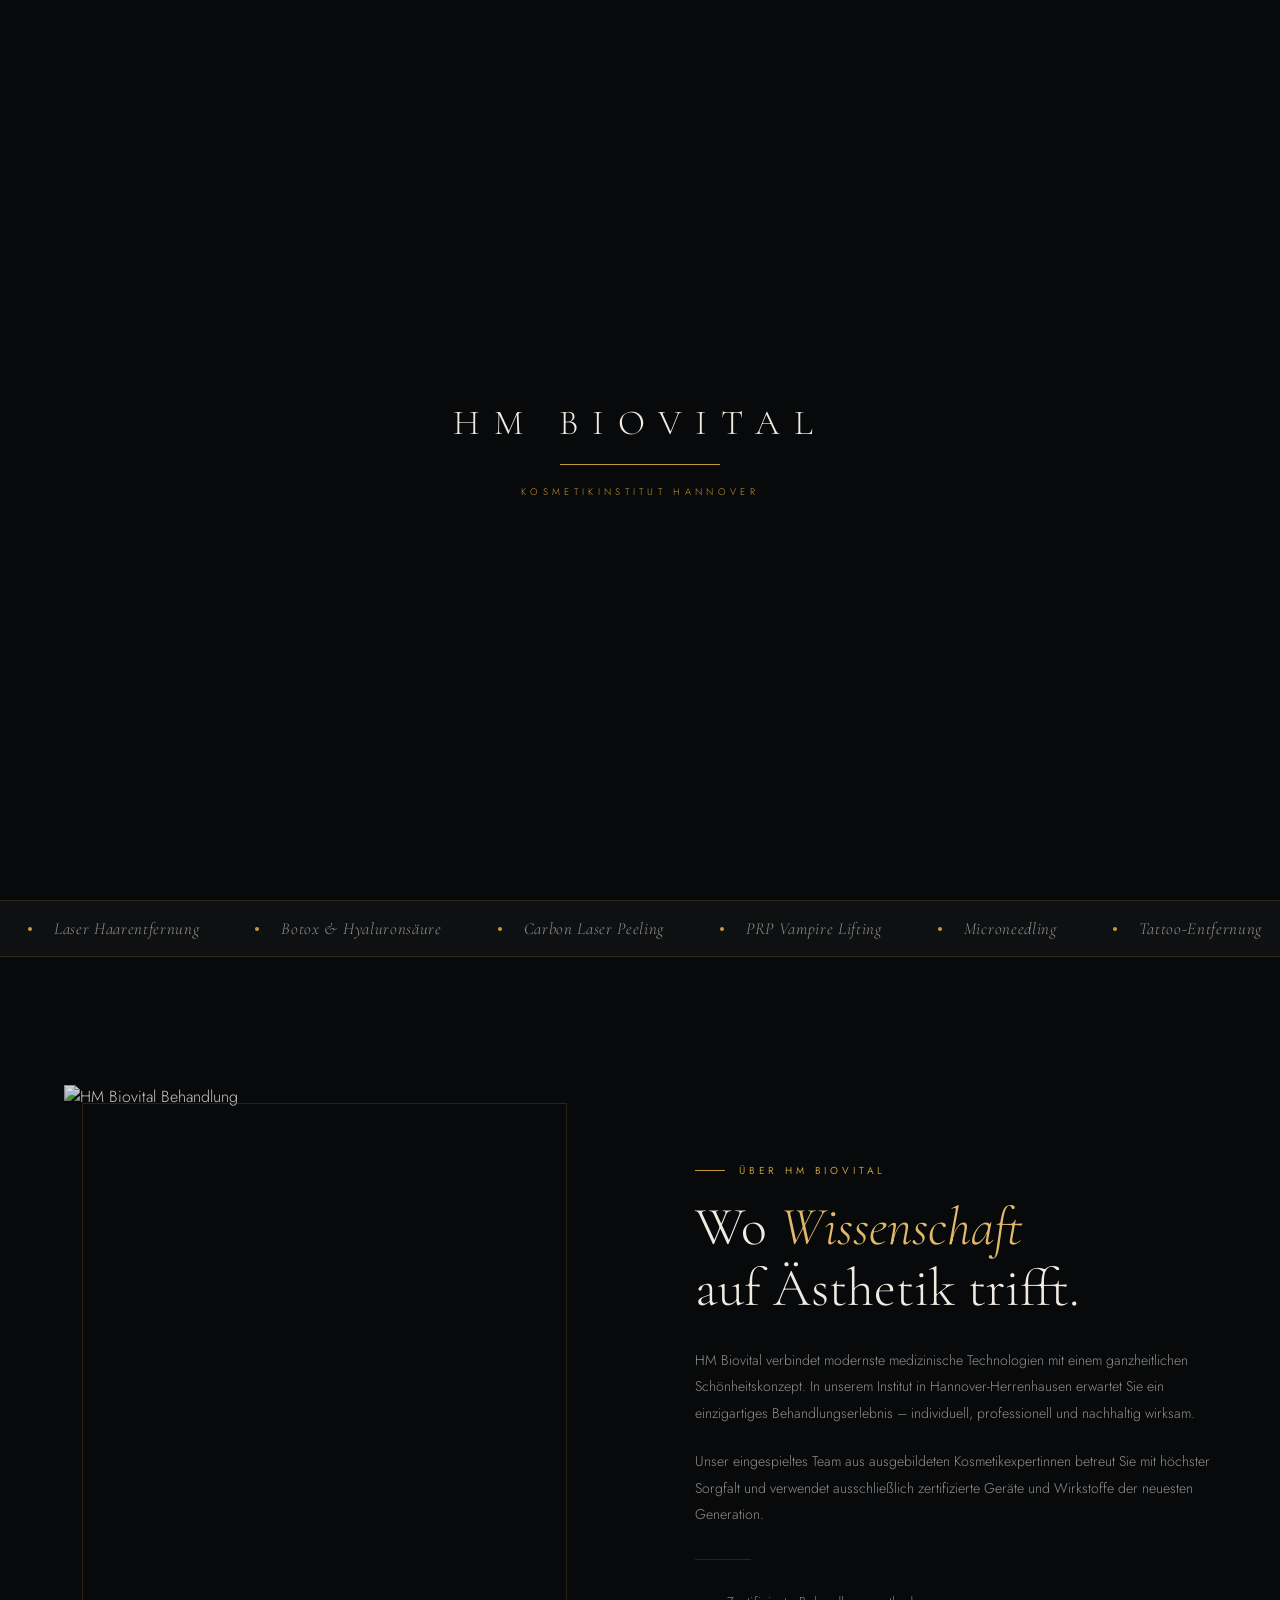
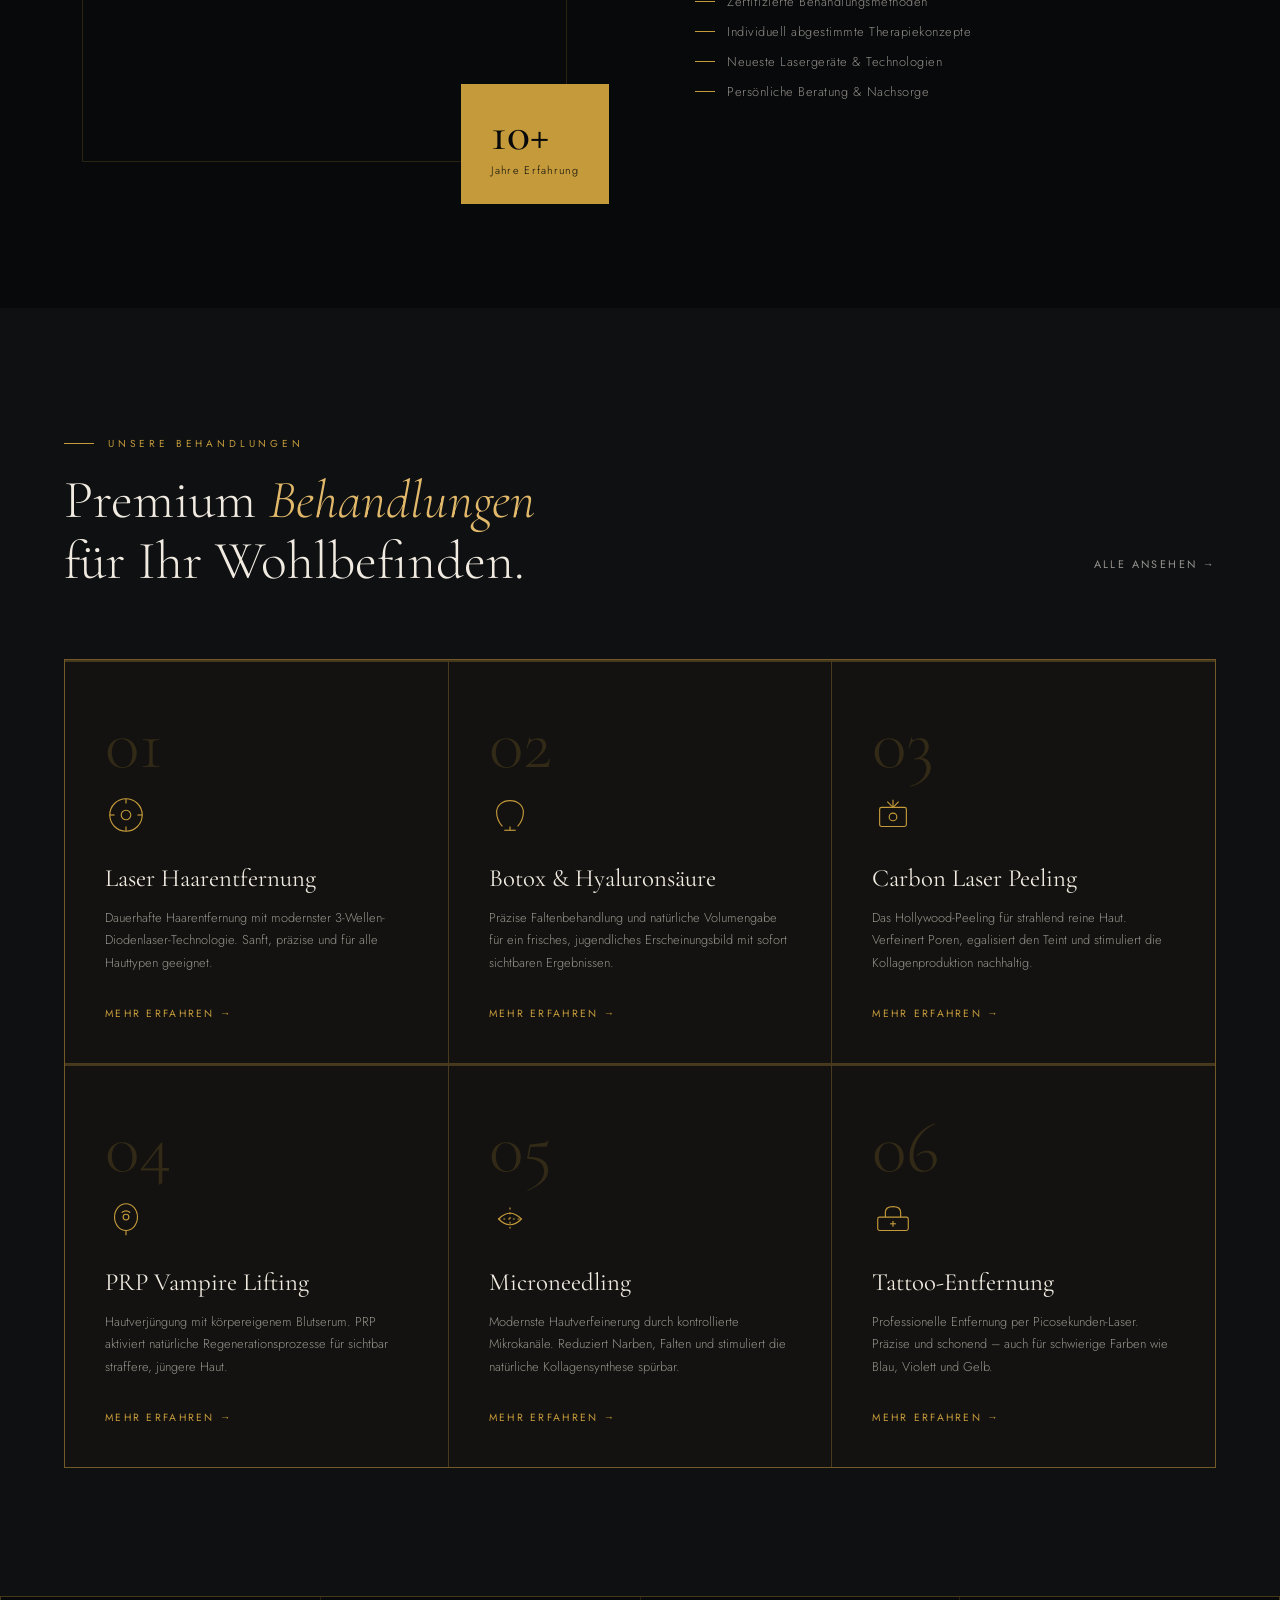
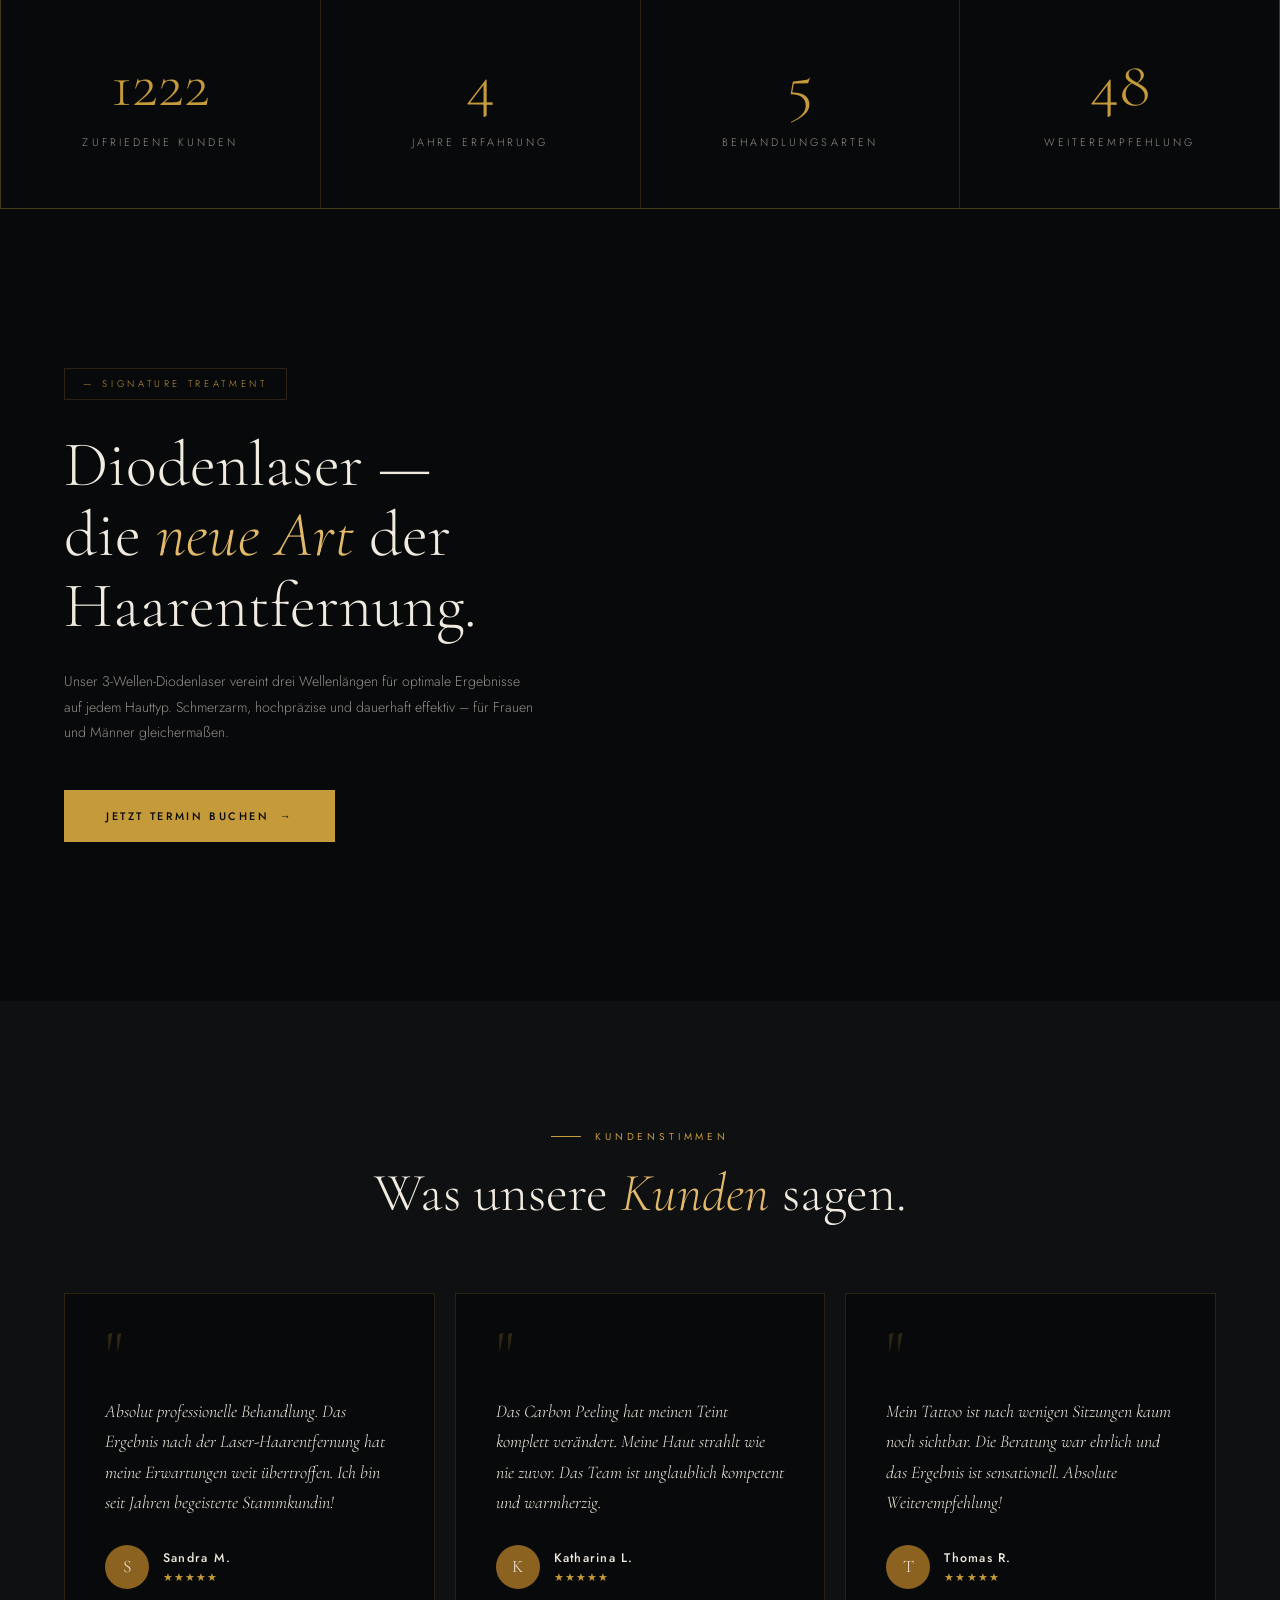
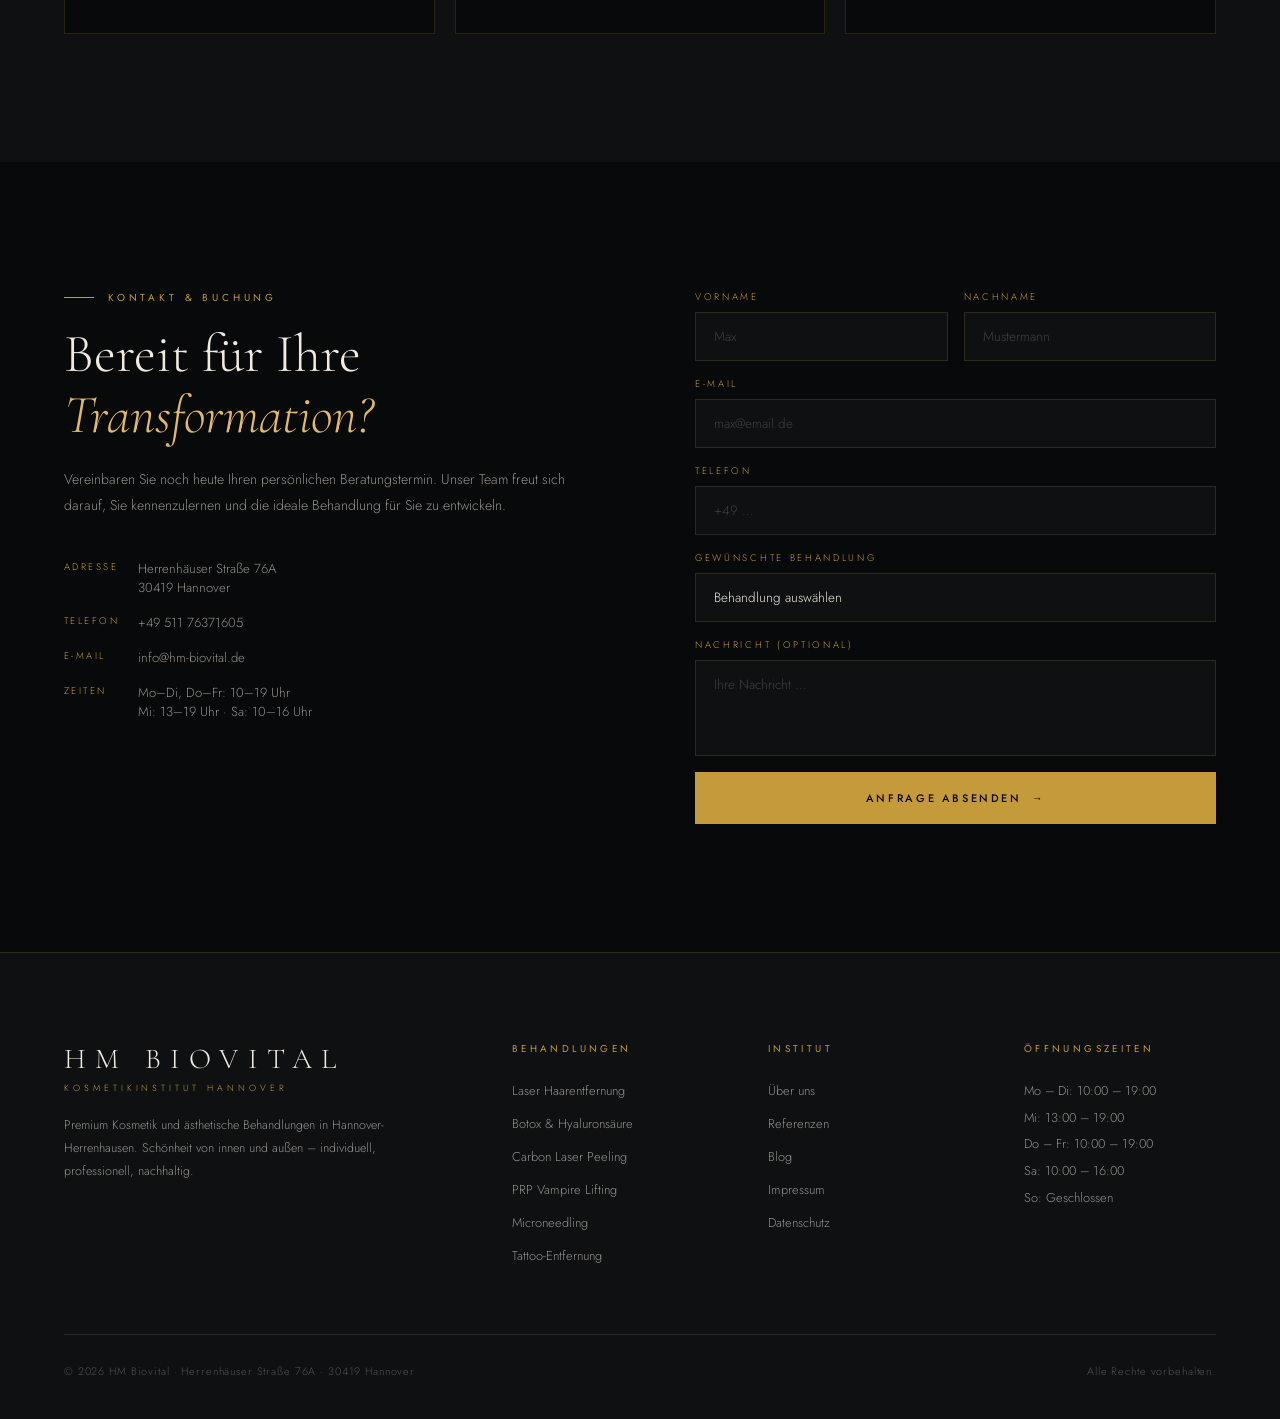
==== index.html @ 67e3a23e "Initial commit: HM Biovital website Co-Authored-By: Claude Sonnet 4.6 <noreply@anthropic.com>" ====
<!DOCTYPE html>
<html lang="de">
<head>
  <meta charset="UTF-8">
  <meta name="viewport" content="width=device-width, initial-scale=1.0">
  <title>HM BIOVITAL — Premium Kosmetikinstitut Hannover</title>
  <link rel="preconnect" href="https://fonts.googleapis.com">
  <link rel="preconnect" href="https://fonts.gstatic.com" crossorigin>
  <link href="https://fonts.googleapis.com/css2?family=Cormorant+Garamond:ital,wght@0,300;0,400;0,500;0,600;1,300;1,400;1,500&family=Jost:wght@200;300;400;500&display=swap" rel="stylesheet">
  <style>
    /* ======================================================
       RESET & CSS VARIABLES
    ====================================================== */
    *, *::before, *::after {
      margin: 0; padding: 0; box-sizing: border-box;
    }

    :root {
      --bg:          #08090A;
      --bg2:         #0E1012;
      --bg3:         #141618;
      --gold:        #C49A3A;
      --gold-light:  #E2B96A;
      --gold-dark:   #8B6220;
      --cream:       #F0EAE0;
      --cream-60:    rgba(240,234,224,0.6);
      --cream-30:    rgba(240,234,224,0.3);
      --border:      rgba(196,154,58,0.18);
      --border-h:    rgba(196,154,58,0.42);
      --display:     'Cormorant Garamond', serif;
      --body:        'Jost', sans-serif;
      --ease:        cubic-bezier(0.23,1,0.32,1);
    }

    html { scroll-behavior: smooth; font-size: 16px; }

    body {
      background: var(--bg);
      color: var(--cream);
      font-family: var(--body);
      font-weight: 300;
      overflow-x: hidden;
      cursor: none;
    }

    img { display: block; max-width: 100%; }
    a   { color: inherit; }

    /* ======================================================
       CUSTOM CURSOR
    ====================================================== */
    .c-dot {
      position: fixed; width: 8px; height: 8px;
      background: var(--gold); border-radius: 50%;
      pointer-events: none; z-index: 9999;
      transform: translate(-50%,-50%);
      transition: width .2s, height .2s, background .2s, opacity .3s;
    }
    .c-ring {
      position: fixed; width: 38px; height: 38px;
      border: 1px solid rgba(196,154,58,.45); border-radius: 50%;
      pointer-events: none; z-index: 9998;
      transform: translate(-50%,-50%);
      transition: width .35s var(--ease), height .35s var(--ease), border-color .3s, opacity .3s;
    }
    body.ch .c-dot  { width: 12px; height: 12px; background: var(--gold-light); }
    body.ch .c-ring { width: 58px; height: 58px; border-color: rgba(226,185,106,.6); }
    body.cl .c-dot  { opacity: 0; }
    body.cl .c-ring { opacity: 0; }

    /* ======================================================
       PRELOADER
    ====================================================== */
    #pl {
      position: fixed; inset: 0; background: var(--bg);
      z-index: 10000; display: flex; align-items: center;
      justify-content: center; flex-direction: column; gap: 20px;
      transition: opacity .9s var(--ease), visibility .9s;
    }
    #pl.gone { opacity: 0; visibility: hidden; pointer-events: none; }

    .pl-logo {
      font-family: var(--display); font-size: 2.2rem;
      letter-spacing: .4em; font-weight: 300;
      overflow: hidden;
    }
    .pl-logo span {
      display: inline-block;
      animation: plUp .65s var(--ease) both;
    }
    .pl-logo span:nth-child(1) { animation-delay: .15s; }
    .pl-logo span:nth-child(2) { animation-delay: .3s; }
    .pl-line {
      height: 1px; background: var(--gold); width: 0;
      animation: plLine .8s .7s var(--ease) forwards;
    }
    .pl-sub {
      font-size: .6rem; letter-spacing: .45em; text-transform: uppercase;
      color: var(--gold); opacity: 0;
      animation: plFade .6s 1.1s forwards;
    }

    @keyframes plUp   { from { transform: translateY(110%); opacity: 0; } to { transform: none; opacity: 1; } }
    @keyframes plLine { to   { width: 160px; } }
    @keyframes plFade { to   { opacity: 1; } }

    /* ======================================================
       NAVIGATION
    ====================================================== */
    #nav {
      position: fixed; top: 0; left: 0; right: 0; z-index: 900;
      padding: 30px 64px;
      display: flex; align-items: center; justify-content: space-between;
      transition: background .4s, backdrop-filter .4s, padding .4s, border-color .4s;
      border-bottom: 1px solid transparent;
    }
    #nav.scrolled {
      background: rgba(8,9,10,.88);
      backdrop-filter: blur(22px);
      -webkit-backdrop-filter: blur(22px);
      padding: 18px 64px;
      border-color: var(--border);
    }

    .nav-logo {
      text-decoration: none; display: flex; flex-direction: column; line-height: 1;
    }
    .nav-logo-main {
      font-family: var(--display); font-size: 1.55rem;
      letter-spacing: .32em; color: var(--cream); font-weight: 300;
    }
    .nav-logo-sub {
      font-family: var(--body); font-size: .52rem;
      letter-spacing: .42em; color: var(--gold); font-weight: 400;
      text-transform: uppercase; margin-top: 3px;
    }

    .nav-links { display: flex; gap: 44px; list-style: none; }
    .nav-links a {
      text-decoration: none; color: var(--cream-60);
      font-size: .7rem; letter-spacing: .22em; text-transform: uppercase;
      font-weight: 400; transition: color .3s; position: relative;
    }
    .nav-links a::after {
      content: ''; position: absolute; bottom: -3px; left: 0;
      width: 0; height: 1px; background: var(--gold); transition: width .3s;
    }
    .nav-links a:hover { color: var(--cream); }
    .nav-links a:hover::after { width: 100%; }

    .nav-btn {
      display: inline-block; text-decoration: none;
      font-family: var(--body); font-size: .68rem; letter-spacing: .22em;
      text-transform: uppercase; font-weight: 400;
      padding: 12px 30px; border: 1px solid var(--gold);
      color: var(--gold); position: relative; overflow: hidden;
      transition: color .35s;
    }
    .nav-btn::before {
      content: ''; position: absolute; inset: 0;
      background: var(--gold); transform: scaleX(0);
      transform-origin: left; transition: transform .35s var(--ease);
    }
    .nav-btn:hover { color: var(--bg); }
    .nav-btn:hover::before { transform: scaleX(1); }
    .nav-btn span { position: relative; z-index: 1; }

    /* Hamburger – mobile only */
    .nav-ham {
      display: none; flex-direction: column; gap: 5px;
      background: none; border: none; cursor: none; padding: 4px;
    }
    .nav-ham span {
      display: block; width: 24px; height: 1px; background: var(--cream);
      transition: transform .3s, opacity .3s;
    }

    /* ======================================================
       HERO
    ====================================================== */
    #hero {
      position: relative; height: 100vh; min-height: 680px;
      display: flex; align-items: center; overflow: hidden;
    }

    .hero-bg {
      position: absolute; inset: 0;
      background: url('hero image.jpg') center top / cover no-repeat;
      transform: scale(1.06);
      transition: transform 9s var(--ease);
    }
    .hero-bg.ready { transform: scale(1); }
    .hero-bg::after {
      content: ''; position: absolute; inset: 0;
      background: linear-gradient(to right,
        rgba(8,9,10,.96) 0%,
        rgba(8,9,10,.72) 42%,
        rgba(8,9,10,.22) 100%
      );
    }

    .hero-inner {
      position: relative; z-index: 2;
      padding: 0 64px; max-width: 820px;
    }

    .hero-eyebrow {
      display: flex; align-items: center; gap: 16px;
      margin-bottom: 32px;
      opacity: 0; transform: translateY(18px);
      animation: revUp .7s 1.3s var(--ease) forwards;
    }
    .hero-eyebrow-bar {
      width: 38px; height: 1px; background: var(--gold);
    }
    .hero-eyebrow-txt {
      font-size: .64rem; letter-spacing: .38em; text-transform: uppercase;
      color: var(--gold); font-weight: 400;
    }

    .hero-title {
      font-family: var(--display); font-weight: 300;
      font-size: clamp(3.4rem, 6.5vw, 6.2rem);
      line-height: 1.04; color: var(--cream);
      margin-bottom: 30px;
    }
    .hero-title .ln { display: block; overflow: hidden; }
    .hero-title .ln span {
      display: block;
      animation: slideUp .9s var(--ease) both;
      opacity: 0;
    }
    .hero-title .ln:nth-child(1) span { animation-delay: 1.5s; }
    .hero-title .ln:nth-child(2) span { animation-delay: 1.65s; }
    .hero-title .ln:nth-child(3) span { animation-delay: 1.8s; }
    .hero-title em {
      font-style: italic;
      color: var(--gold-light);
      text-shadow:
        0 0 22px rgba(226,185,106,0.65),
        0 0 55px rgba(196,154,58,0.35),
        0 0 90px rgba(196,154,58,0.18);
    }

    .hero-desc {
      font-size: .9rem; line-height: 1.8; color: var(--cream-60);
      max-width: 440px; margin-bottom: 44px;
      opacity: 0; transform: translateY(18px);
      animation: revUp .7s 2.05s var(--ease) forwards;
    }

    .hero-btns {
      display: flex; align-items: center; gap: 24px;
      opacity: 0; transform: translateY(18px);
      animation: revUp .7s 2.25s var(--ease) forwards;
    }

    /* Primary button */
    .btn-pri {
      display: inline-flex; align-items: center; gap: 10px;
      text-decoration: none; background: var(--gold); color: var(--bg);
      font-family: var(--body); font-size: .68rem; font-weight: 500;
      letter-spacing: .24em; text-transform: uppercase;
      padding: 18px 42px; position: relative; overflow: hidden;
      transition: color .35s;
    }
    .btn-pri::before {
      content: ''; position: absolute; inset: 0;
      background: var(--gold-light); transform: translateX(-105%);
      transition: transform .42s var(--ease);
    }
    .btn-pri:hover::before  { transform: translateX(0); }
    .btn-pri > * { position: relative; z-index: 1; }

    /* Ghost link */
    .btn-ghost {
      display: inline-flex; align-items: center; gap: 8px;
      text-decoration: none; color: var(--cream-60);
      font-size: .68rem; letter-spacing: .22em; text-transform: uppercase;
      font-weight: 400; padding: 18px 0;
      border-bottom: 1px solid transparent;
      transition: color .3s, border-color .3s, gap .3s;
    }
    .btn-ghost:hover { color: var(--cream); border-color: var(--border); gap: 14px; }

    /* Scroll indicator */
    .hero-scroll {
      position: absolute; bottom: 48px; left: 64px; z-index: 2;
      display: flex; align-items: center; gap: 12px;
      opacity: 0; animation: revUp .7s 2.6s var(--ease) forwards;
    }
    .hero-scroll-bar {
      width: 1px; height: 54px;
      background: linear-gradient(to bottom, var(--gold), transparent);
      animation: pulse 2.2s 3s ease-in-out infinite;
    }
    @keyframes pulse { 0%,100%{opacity:1} 50%{opacity:.25} }
    .hero-scroll-lbl {
      font-size: .58rem; letter-spacing: .4em; text-transform: uppercase;
      color: var(--cream-30); writing-mode: vertical-rl;
      transform: rotate(180deg);
    }

    /* ======================================================
       KEYFRAME POOL
    ====================================================== */
    @keyframes revUp   { to { opacity:1; transform:none; } }
    @keyframes slideUp { to { opacity:1; transform:none; } }
    @keyframes lineGrow{ to { transform: scaleX(1); } }

    /* ======================================================
       SCROLL REVEAL
    ====================================================== */
    .rv {
      opacity: 0; transform: translateY(44px);
      transition: opacity .85s var(--ease), transform .85s var(--ease);
    }
    .rv.on  { opacity: 1; transform: none; }
    .rv.d1  { transition-delay: .10s; }
    .rv.d2  { transition-delay: .20s; }
    .rv.d3  { transition-delay: .30s; }
    .rv.d4  { transition-delay: .40s; }
    .rv.d5  { transition-delay: .52s; }

    /* ======================================================
       MARQUEE
    ====================================================== */
    .marquee {
      overflow: hidden;
      background: var(--bg2);
      border-top: 1px solid var(--border);
      border-bottom: 1px solid var(--border);
      padding: 17px 0;
    }
    .marquee-track {
      display: flex; white-space: nowrap;
      animation: scroll 28s linear infinite;
    }
    .marquee-track:hover { animation-play-state: paused; }
    .mi {
      display: inline-flex; align-items: center; gap: 22px;
      padding: 0 28px;
      font-family: var(--display); font-size: 1.05rem; font-style: italic;
      color: var(--cream-60); letter-spacing: .04em;
    }
    .mi-dot { width: 4px; height: 4px; border-radius: 50%; background: var(--gold); flex-shrink: 0; }
    @keyframes scroll { from{transform:translateX(0)} to{transform:translateX(-50%)} }

    /* ======================================================
       SHARED SECTION ATOMS
    ====================================================== */
    .sec { padding: 128px 64px; }
    .sec-max { max-width: 1380px; margin: 0 auto; }

    .label-row {
      display: flex; align-items: center; gap: 14px; margin-bottom: 18px;
    }
    .label-bar { width: 30px; height: 1px; background: var(--gold); }
    .label-txt {
      font-size: .63rem; letter-spacing: .38em; text-transform: uppercase;
      color: var(--gold); font-weight: 400;
    }

    .sec-title {
      font-family: var(--display); font-size: clamp(2.4rem,4.2vw,3.9rem);
      font-weight: 300; line-height: 1.14; color: var(--cream);
    }
    .sec-title em { font-style: italic; color: var(--gold-light); }

    /* ======================================================
       ABOUT
    ====================================================== */
    #about {
      background: var(--bg);
    }
    .about-grid {
      display: grid; grid-template-columns: 1fr 1fr; gap: 110px; align-items: center;
    }

    .about-visual { position: relative; }
    .about-img {
      width: 100%; aspect-ratio: 3/4; object-fit: cover; object-position: center top;
      filter: brightness(.84) contrast(1.06);
      display: block;
    }
    .about-frame {
      position: absolute; inset: 18px;
      border: 1px solid var(--border); pointer-events: none;
    }
    .about-badge {
      position: absolute; bottom: -24px; right: -24px;
      background: var(--gold); color: var(--bg); padding: 26px 30px;
    }
    .ab-num { font-family: var(--display); font-size: 3rem; font-weight: 500; line-height: 1; display: block; }
    .ab-lbl { font-family: var(--body); font-size: .68rem; letter-spacing: .12em; display: block; margin-top: 4px; }

    .about-text .sec-title { margin-bottom: 28px; }
    .about-p { font-size: .88rem; line-height: 1.88; color: var(--cream-60); margin-bottom: 22px; }
    .about-rule { width: 56px; height: 1px; background: var(--border); margin: 32px 0; }
    .about-list { list-style: none; display: flex; flex-direction: column; gap: 11px; }
    .about-list li {
      display: flex; align-items: center; gap: 12px;
      font-size: .8rem; color: var(--cream-60); letter-spacing: .04em;
    }
    .about-list li::before {
      content: ''; width: 20px; height: 1px; background: var(--gold); flex-shrink: 0;
    }

    /* ======================================================
       SERVICES
    ====================================================== */
    #services { background: var(--bg2); }

    .services-head {
      display: flex; justify-content: space-between; align-items: flex-end;
      margin-bottom: 68px; flex-wrap: wrap; gap: 24px;
    }

    .services-grid {
      display: grid; grid-template-columns: repeat(3,1fr);
      border: 1px solid rgba(196,154,58,0.32);
      background: rgba(196,154,58,0.32); gap: 1px;
    }

    .sc {
      background: #131210; padding: 46px 40px 40px;
      position: relative; overflow: hidden; transition: background .4s;
      border-top: 2px solid rgba(196,154,58,0.28);
    }
    .sc::after {
      content: ''; position: absolute; bottom: 0; left: 0;
      height: 2px; width: 0;
      background: linear-gradient(90deg, var(--gold-dark), var(--gold-light));
      transition: width .55s var(--ease);
    }
    .sc:hover { background: #1c1a14; border-top-color: var(--gold); }
    .sc:hover::after { width: 100%; }

    .sc-num {
      font-family: var(--display); font-size: 4.5rem; font-weight: 300;
      color: rgba(196,154,58,.18); line-height: 1; margin-bottom: 14px;
      transition: color .4s;
    }
    .sc:hover .sc-num { color: rgba(196,154,58,.38); }

    .sc-icon {
      width: 42px; height: 42px; margin-bottom: 22px;
      color: var(--gold); opacity: 1;
    }

    .sc-title {
      font-family: var(--display); font-size: 1.55rem; font-weight: 400;
      color: var(--cream); margin-bottom: 13px; line-height: 1.2;
    }
    .sc-desc {
      font-size: .8rem; line-height: 1.75; color: var(--cream-60); margin-bottom: 26px;
    }
    .sc-link {
      display: inline-flex; align-items: center; gap: 8px;
      font-size: .65rem; letter-spacing: .22em; text-transform: uppercase;
      color: var(--gold); text-decoration: none; font-weight: 400;
      transition: gap .3s;
    }
    .sc:hover .sc-link { gap: 14px; }

    /* ======================================================
       STATS
    ====================================================== */
    #stats { padding: 0; background: var(--bg); }
    .stats-grid {
      display: grid; grid-template-columns: repeat(4,1fr);
      border: 1px solid var(--border); background: var(--border); gap: 1px;
    }
    .stat {
      background: var(--bg); padding: 56px 40px; text-align: center;
    }
    .stat-n {
      font-family: var(--display); font-size: 4rem; font-weight: 300;
      color: var(--gold); line-height: 1; display: block; margin-bottom: 12px;
    }
    .stat-l {
      font-size: .68rem; letter-spacing: .28em; text-transform: uppercase;
      color: var(--cream-60);
    }

    /* ======================================================
       SIGNATURE (PARALLAX)
    ====================================================== */
    #sig {
      position: relative; height: 88vh; min-height: 580px;
      display: flex; align-items: center; overflow: hidden;
    }
    .sig-bg {
      position: absolute; inset: 0;
      background: url('https://images.unsplash.com/photo-1515377905703-c4788e51af15?w=1920&q=85') center / cover no-repeat;
      background-attachment: fixed;
    }
    .sig-bg::after {
      content: ''; position: absolute; inset: 0;
      background: linear-gradient(to right,
        rgba(8,9,10,.94) 40%,
        rgba(8,9,10,.28) 100%
      );
    }
    .sig-inner { position: relative; z-index: 2; padding: 0 64px; max-width: 740px; }
    .sig-tag {
      display: inline-block; font-size: .6rem; letter-spacing: .38em;
      text-transform: uppercase; color: var(--gold);
      border: 1px solid var(--border); padding: 8px 18px; margin-bottom: 30px;
    }
    .sig-title {
      font-family: var(--display); font-size: clamp(2.8rem,5vw,5rem);
      font-weight: 300; line-height: 1.1; color: var(--cream); margin-bottom: 28px;
    }
    .sig-title em { font-style: italic; color: var(--gold-light); }
    .sig-desc {
      font-size: .88rem; line-height: 1.82; color: var(--cream-60);
      max-width: 470px; margin-bottom: 44px;
    }

    /* ======================================================
       TESTIMONIALS
    ====================================================== */
    #testi { background: var(--bg2); }
    .testi-head { text-align: center; margin-bottom: 70px; }
    .testi-head .label-row { justify-content: center; }
    .testi-grid {
      display: grid; grid-template-columns: repeat(3,1fr); gap: 20px;
    }
    .tc {
      background: var(--bg); border: 1px solid var(--border);
      padding: 44px 40px;
      transition: border-color .4s, transform .4s;
    }
    .tc:hover { border-color: var(--border-h); transform: translateY(-5px); }
    .tc-q {
      font-family: var(--display); font-size: 4rem; color: var(--gold);
      opacity: .2; line-height: .5; margin-bottom: 26px; display: block;
    }
    .tc-txt {
      font-family: var(--display); font-size: 1.12rem; font-style: italic;
      line-height: 1.68; color: var(--cream); margin-bottom: 28px;
    }
    .tc-auth { display: flex; align-items: center; gap: 14px; }
    .tc-av {
      width: 44px; height: 44px; border-radius: 50%; background: var(--gold-dark);
      display: flex; align-items: center; justify-content: center;
      font-family: var(--display); font-size: 1.1rem; color: var(--cream);
      flex-shrink: 0;
    }
    .tc-name { font-size: .78rem; font-weight: 500; letter-spacing: .1em; display: block; }
    .tc-stars { color: var(--gold); font-size: .68rem; letter-spacing: .1em; margin-top: 2px; }

    /* ======================================================
       BOOKING / CONTACT
    ====================================================== */
    #booking { background: var(--bg); }
    .booking-grid {
      display: grid; grid-template-columns: 1fr 1fr;
      gap: 110px; align-items: start;
    }
    .booking-text .sec-title { margin-bottom: 22px; }
    .booking-p { font-size: .88rem; line-height: 1.82; color: var(--cream-60); margin-bottom: 40px; }

    .contact-list { display: flex; flex-direction: column; gap: 16px; }
    .ci {
      display: flex; align-items: flex-start; gap: 16px;
      font-size: .82rem; color: var(--cream-60);
    }
    .ci-lbl {
      font-size: .6rem; letter-spacing: .26em; text-transform: uppercase;
      color: var(--gold); min-width: 58px; flex-shrink: 0; padding-top: 1px;
    }

    .form { display: flex; flex-direction: column; gap: 16px; }
    .form-row { display: grid; grid-template-columns: 1fr 1fr; gap: 16px; }
    .fg { display: flex; flex-direction: column; gap: 8px; }
    .fg label {
      font-size: .6rem; letter-spacing: .28em; text-transform: uppercase; color: var(--gold);
    }
    .fg input, .fg select, .fg textarea {
      background: var(--bg2); border: 1px solid var(--border);
      color: var(--cream); padding: 14px 18px;
      font-family: var(--body); font-size: .84rem; font-weight: 300;
      outline: none; transition: border-color .3s; -webkit-appearance: none; appearance: none;
    }
    .fg input:focus, .fg select:focus, .fg textarea:focus { border-color: var(--gold); }
    .fg input::placeholder, .fg textarea::placeholder { color: rgba(240,234,224,.22); }
    .fg textarea { resize: none; height: 96px; }
    .fg select option { background: var(--bg2); }
    .form-btn {
      border: none; width: 100%; justify-content: center;
      font-family: var(--body); font-weight: 500;
    }

    /* ======================================================
       FOOTER
    ====================================================== */
    footer {
      background: var(--bg2);
      border-top: 1px solid var(--border);
      padding: 88px 64px 40px;
    }
    .ft-grid {
      display: grid; grid-template-columns: 2fr 1fr 1fr 1fr;
      gap: 64px; margin-bottom: 68px;
    }
    .ft-logo { font-family: var(--display); font-size: 1.8rem; letter-spacing: .32em; display: block; margin-bottom: 5px; }
    .ft-logo-sub { font-size: .56rem; letter-spacing: .44em; text-transform: uppercase; color: var(--gold); display: block; margin-bottom: 20px; }
    .ft-about { font-size: .78rem; line-height: 1.85; color: var(--cream-60); }
    .ft-col-h { font-size: .62rem; letter-spacing: .34em; text-transform: uppercase; color: var(--gold); margin-bottom: 22px; font-weight: 400; }
    .ft-list { list-style: none; display: flex; flex-direction: column; gap: 10px; }
    .ft-list a { font-size: .8rem; color: var(--cream-60); text-decoration: none; transition: color .3s; }
    .ft-list a:hover { color: var(--cream); }
    .ft-hours { font-size: .8rem; color: var(--cream-60); line-height: 2.1; }
    .ft-bottom {
      border-top: 1px solid var(--border); padding-top: 28px;
      display: flex; justify-content: space-between; align-items: center; flex-wrap: wrap; gap: 10px;
    }
    .ft-copy { font-size: .68rem; color: var(--cream-30); letter-spacing: .08em; }

    /* ======================================================
       RESPONSIVE
    ====================================================== */
    @media (max-width: 1120px) {
      .about-grid         { grid-template-columns: 1fr; gap: 64px; }
      .about-badge        { right: 0; }
      .services-grid      { grid-template-columns: repeat(2,1fr); }
      .stats-grid         { grid-template-columns: repeat(2,1fr); }
      .testi-grid         { grid-template-columns: 1fr; max-width: 520px; margin: 0 auto; }
      .booking-grid       { grid-template-columns: 1fr; gap: 64px; }
      .ft-grid            { grid-template-columns: 1fr 1fr; gap: 44px; }
    }

    @media (max-width: 768px) {
      #nav { padding: 20px 24px; }
      #nav.scrolled { padding: 14px 24px; }
      .nav-links, .nav-btn { display: none; }
      .nav-ham { display: flex; }
      .sec { padding: 80px 24px; }
      .hero-inner, .hero-scroll { padding-left: 24px; }
      .hero-scroll { left: 24px; }
      .sig-inner { padding: 0 24px; }
      .services-grid { grid-template-columns: 1fr; }
      .form-row { grid-template-columns: 1fr; }
      .ft-grid { grid-template-columns: 1fr; gap: 40px; }
      .services-head { flex-direction: column; align-items: flex-start; }
      footer { padding: 64px 24px 36px; }
      .ft-bottom { flex-direction: column; text-align: center; }
      .sig-bg { background-attachment: scroll; }
    }
  </style>
</head>
<body>

<!-- ══════════════════════════════════════
     CURSOR
════════════════════════════════════════ -->
<div class="c-dot" id="cDot"></div>
<div class="c-ring" id="cRing"></div>

<!-- ══════════════════════════════════════
     PRELOADER
════════════════════════════════════════ -->
<div id="pl">
  <div class="pl-logo">
    <span>HM&nbsp;</span><span>BIOVITAL</span>
  </div>
  <div class="pl-line"></div>
  <p class="pl-sub">Kosmetikinstitut Hannover</p>
</div>

<!-- ══════════════════════════════════════
     NAVIGATION
════════════════════════════════════════ -->
<nav id="nav">
  <a href="#" class="nav-logo">
    <span class="nav-logo-main">HM BIOVITAL</span>
    <span class="nav-logo-sub">Kosmetikinstitut Hannover</span>
  </a>
  <ul class="nav-links">
    <li><a href="#about">Über uns</a></li>
    <li><a href="#services">Behandlungen</a></li>
    <li><a href="#testi">Referenzen</a></li>
    <li><a href="#booking">Kontakt</a></li>
  </ul>
  <a href="#booking" class="nav-btn"><span>Termin buchen</span></a>
  <button class="nav-ham" aria-label="Menü">
    <span></span><span></span><span></span>
  </button>
</nav>

<!-- ══════════════════════════════════════
     HERO
════════════════════════════════════════ -->
<section id="hero">
  <div class="hero-bg" id="heroBg"></div>

  <div class="hero-inner">
    <div class="hero-eyebrow">
      <span class="hero-eyebrow-bar"></span>
      <span class="hero-eyebrow-txt">Premium Kosmetikinstitut — Hannover</span>
    </div>

    <h1 class="hero-title">
      <span class="ln"><span>Schönheit,</span></span>
      <span class="ln"><span>die <em>von innen</em></span></span>
      <span class="ln"><span>erstrahlt.</span></span>
    </h1>

    <p class="hero-desc">
      Modernste Behandlungstechnologien, vereint mit echter Leidenschaft für ästhetische Medizin. Ihr Wohlbefinden ist unsere höchste Kunst.
    </p>

    <div class="hero-btns">
      <a href="#booking" class="btn-pri">
        <span>Termin vereinbaren</span>
        <span>→</span>
      </a>
      <a href="#services" class="btn-ghost">Alle Behandlungen →</a>
    </div>
  </div>

  <div class="hero-scroll">
    <div class="hero-scroll-bar"></div>
    <span class="hero-scroll-lbl">Entdecken</span>
  </div>
</section>

<!-- ══════════════════════════════════════
     MARQUEE
════════════════════════════════════════ -->
<div class="marquee">
  <div class="marquee-track">
    <span class="mi"><span class="mi-dot"></span>Laser Haarentfernung</span>
    <span class="mi"><span class="mi-dot"></span>Botox &amp; Hyaluronsäure</span>
    <span class="mi"><span class="mi-dot"></span>Carbon Laser Peeling</span>
    <span class="mi"><span class="mi-dot"></span>PRP Vampire Lifting</span>
    <span class="mi"><span class="mi-dot"></span>Microneedling</span>
    <span class="mi"><span class="mi-dot"></span>Tattoo-Entfernung</span>
    <span class="mi"><span class="mi-dot"></span>Zahnaufhellung</span>
    <span class="mi"><span class="mi-dot"></span>Stretch Mark Therapie</span>
    <!-- duplicate for seamless loop -->
    <span class="mi"><span class="mi-dot"></span>Laser Haarentfernung</span>
    <span class="mi"><span class="mi-dot"></span>Botox &amp; Hyaluronsäure</span>
    <span class="mi"><span class="mi-dot"></span>Carbon Laser Peeling</span>
    <span class="mi"><span class="mi-dot"></span>PRP Vampire Lifting</span>
    <span class="mi"><span class="mi-dot"></span>Microneedling</span>
    <span class="mi"><span class="mi-dot"></span>Tattoo-Entfernung</span>
    <span class="mi"><span class="mi-dot"></span>Zahnaufhellung</span>
    <span class="mi"><span class="mi-dot"></span>Stretch Mark Therapie</span>
  </div>
</div>

<!-- ══════════════════════════════════════
     ABOUT
════════════════════════════════════════ -->
<section id="about" class="sec">
  <div class="sec-max about-grid">

    <!-- Visual -->
    <div class="about-visual rv">
      <img class="about-img"
           src="https://images.unsplash.com/photo-1516975080664-ed2fc6a32937?w=800&q=85"
           alt="HM Biovital Behandlung">
      <div class="about-frame"></div>
      <div class="about-badge">
        <span class="ab-num">10+</span>
        <span class="ab-lbl">Jahre Erfahrung</span>
      </div>
    </div>

    <!-- Text -->
    <div class="about-text">
      <div class="label-row rv">
        <span class="label-bar"></span>
        <span class="label-txt">Über HM Biovital</span>
      </div>
      <h2 class="sec-title rv d1">
        Wo <em>Wissenschaft</em><br>auf Ästhetik trifft.
      </h2>
      <p class="about-p rv d2">
        HM Biovital verbindet modernste medizinische Technologien mit einem ganzheitlichen Schönheitskonzept. In unserem Institut in Hannover-Herrenhausen erwartet Sie ein einzigartiges Behandlungserlebnis – individuell, professionell und nachhaltig wirksam.
      </p>
      <p class="about-p rv d3">
        Unser eingespieltes Team aus ausgebildeten Kosmetikexpertinnen betreut Sie mit höchster Sorgfalt und verwendet ausschließlich zertifizierte Geräte und Wirkstoffe der neuesten Generation.
      </p>
      <div class="about-rule rv d3"></div>
      <ul class="about-list rv d4">
        <li>Zertifizierte Behandlungsmethoden</li>
        <li>Individuell abgestimmte Therapiekonzepte</li>
        <li>Neueste Lasergeräte &amp; Technologien</li>
        <li>Persönliche Beratung &amp; Nachsorge</li>
      </ul>
    </div>
  </div>
</section>

<!-- ══════════════════════════════════════
     SERVICES
════════════════════════════════════════ -->
<section id="services" class="sec">
  <div class="sec-max services-inner">

    <div class="services-head">
      <div>
        <div class="label-row rv">
          <span class="label-bar"></span>
          <span class="label-txt">Unsere Behandlungen</span>
        </div>
        <h2 class="sec-title rv d1">Premium <em>Behandlungen</em><br>für Ihr Wohlbefinden.</h2>
      </div>
      <a href="#booking" class="btn-ghost rv d2">Alle ansehen →</a>
    </div>

    <div class="services-grid">

      <!-- 01 -->
      <div class="sc rv">
        <div class="sc-num">01</div>
        <svg class="sc-icon" viewBox="0 0 44 44" fill="none" stroke="currentColor" stroke-width="1.2" aria-hidden="true">
          <circle cx="22" cy="22" r="17"/>
          <line x1="22" y1="5" x2="22" y2="10"/>
          <line x1="22" y1="34" x2="22" y2="39"/>
          <line x1="5" y1="22" x2="10" y2="22"/>
          <line x1="34" y1="22" x2="39" y2="22"/>
          <circle cx="22" cy="22" r="5"/>
        </svg>
        <h3 class="sc-title">Laser Haarentfernung</h3>
        <p class="sc-desc">Dauerhafte Haarentfernung mit modernster 3-Wellen-Diodenlaser-Technologie. Sanft, präzise und für alle Hauttypen geeignet.</p>
        <a href="#booking" class="sc-link">Mehr erfahren →</a>
      </div>

      <!-- 02 -->
      <div class="sc rv d1">
        <div class="sc-num">02</div>
        <svg class="sc-icon" viewBox="0 0 44 44" fill="none" stroke="currentColor" stroke-width="1.2" aria-hidden="true">
          <path d="M14 34 C14 34 8 27 8 19 C8 12 14 7 22 7 C30 7 36 12 36 19 C36 27 30 34 30 34"/>
          <line x1="22" y1="34" x2="22" y2="38"/>
          <line x1="16" y1="38" x2="28" y2="38"/>
        </svg>
        <h3 class="sc-title">Botox &amp; Hyaluronsäure</h3>
        <p class="sc-desc">Präzise Faltenbehandlung und natürliche Volumengabe für ein frisches, jugendliches Erscheinungsbild mit sofort sichtbaren Ergebnissen.</p>
        <a href="#booking" class="sc-link">Mehr erfahren →</a>
      </div>

      <!-- 03 -->
      <div class="sc rv d2">
        <div class="sc-num">03</div>
        <svg class="sc-icon" viewBox="0 0 44 44" fill="none" stroke="currentColor" stroke-width="1.2" aria-hidden="true">
          <rect x="8" y="14" width="28" height="20" rx="2"/>
          <line x1="22" y1="6" x2="22" y2="14"/>
          <line x1="16" y1="8" x2="22" y2="14"/>
          <line x1="28" y1="8" x2="22" y2="14"/>
          <circle cx="22" cy="24" r="4"/>
        </svg>
        <h3 class="sc-title">Carbon Laser Peeling</h3>
        <p class="sc-desc">Das Hollywood-Peeling für strahlend reine Haut. Verfeinert Poren, egalisiert den Teint und stimuliert die Kollagenproduktion nachhaltig.</p>
        <a href="#booking" class="sc-link">Mehr erfahren →</a>
      </div>

      <!-- 04 -->
      <div class="sc rv d1">
        <div class="sc-num">04</div>
        <svg class="sc-icon" viewBox="0 0 44 44" fill="none" stroke="currentColor" stroke-width="1.2" aria-hidden="true">
          <ellipse cx="22" cy="20" rx="12" ry="14"/>
          <path d="M18 15 Q22 12 26 15" stroke-linecap="round"/>
          <circle cx="22" cy="20" r="3"/>
          <line x1="22" y1="34" x2="22" y2="39"/>
        </svg>
        <h3 class="sc-title">PRP Vampire Lifting</h3>
        <p class="sc-desc">Hautverjüngung mit körpereigenem Blutserum. PRP aktiviert natürliche Regenerationsprozesse für sichtbar straffere, jüngere Haut.</p>
        <a href="#booking" class="sc-link">Mehr erfahren →</a>
      </div>

      <!-- 05 -->
      <div class="sc rv d2">
        <div class="sc-num">05</div>
        <svg class="sc-icon" viewBox="0 0 44 44" fill="none" stroke="currentColor" stroke-width="1.2" aria-hidden="true">
          <path d="M10 22 Q22 10 34 22 Q22 34 10 22Z"/>
          <line x1="22" y1="10" x2="22" y2="34" stroke-dasharray="2 3"/>
          <line x1="10" y1="22" x2="34" y2="22" stroke-dasharray="2 3"/>
        </svg>
        <h3 class="sc-title">Microneedling</h3>
        <p class="sc-desc">Modernste Hautverfeinerung durch kontrollierte Mikrokanäle. Reduziert Narben, Falten und stimuliert die natürliche Kollagensynthese spürbar.</p>
        <a href="#booking" class="sc-link">Mehr erfahren →</a>
      </div>

      <!-- 06 -->
      <div class="sc rv d3">
        <div class="sc-num">06</div>
        <svg class="sc-icon" viewBox="0 0 44 44" fill="none" stroke="currentColor" stroke-width="1.2" aria-hidden="true">
          <rect x="6" y="20" width="32" height="14" rx="2"/>
          <path d="M14 20 L14 15 Q14 9 22 9 Q30 9 30 15 L30 20"/>
          <line x1="22" y1="24" x2="22" y2="30"/>
          <line x1="19" y1="27" x2="25" y2="27"/>
        </svg>
        <h3 class="sc-title">Tattoo-Entfernung</h3>
        <p class="sc-desc">Professionelle Entfernung per Picosekunden-Laser. Präzise und schonend – auch für schwierige Farben wie Blau, Violett und Gelb.</p>
        <a href="#booking" class="sc-link">Mehr erfahren →</a>
      </div>

    </div>
  </div>
</section>

<!-- ══════════════════════════════════════
     STATS
════════════════════════════════════════ -->
<section id="stats" class="sec" style="padding:0;">
  <div class="sec-max">
    <div class="stats-grid">
      <div class="stat rv">
        <span class="stat-n" data-target="2500">0</span>
        <span class="stat-l">Zufriedene Kunden</span>
      </div>
      <div class="stat rv d1">
        <span class="stat-n" data-target="10">0</span>
        <span class="stat-l">Jahre Erfahrung</span>
      </div>
      <div class="stat rv d2">
        <span class="stat-n" data-target="12">0</span>
        <span class="stat-l">Behandlungsarten</span>
      </div>
      <div class="stat rv d3">
        <span class="stat-n" data-target="99" data-suffix="%">0</span>
        <span class="stat-l">Weiterempfehlung</span>
      </div>
    </div>
  </div>
</section>

<!-- ══════════════════════════════════════
     SIGNATURE TREATMENT
════════════════════════════════════════ -->
<section id="sig">
  <div class="sig-bg"></div>
  <div class="sig-inner">
    <span class="sig-tag rv">— Signature Treatment</span>
    <h2 class="sig-title rv d1">
      Diodenlaser —<br>die <em>neue Art</em> der<br>Haarentfernung.
    </h2>
    <p class="sig-desc rv d2">
      Unser 3-Wellen-Diodenlaser vereint drei Wellenlängen für optimale Ergebnisse auf jedem Hauttyp. Schmerzarm, hochpräzise und dauerhaft effektiv – für Frauen und Männer gleichermaßen.
    </p>
    <a href="#booking" class="btn-pri rv d3">
      <span>Jetzt Termin buchen</span>
      <span>→</span>
    </a>
  </div>
</section>

<!-- ══════════════════════════════════════
     TESTIMONIALS
════════════════════════════════════════ -->
<section id="testi" class="sec">
  <div class="sec-max">
    <div class="testi-head">
      <div class="label-row rv"><span class="label-bar"></span><span class="label-txt">Kundenstimmen</span></div>
      <h2 class="sec-title rv d1">Was unsere <em>Kunden</em> sagen.</h2>
    </div>

    <div class="testi-grid">
      <div class="tc rv">
        <span class="tc-q">"</span>
        <p class="tc-txt">Absolut professionelle Behandlung. Das Ergebnis nach der Laser-Haarentfernung hat meine Erwartungen weit übertroffen. Ich bin seit Jahren begeisterte Stammkundin!</p>
        <div class="tc-auth">
          <div class="tc-av">S</div>
          <div>
            <span class="tc-name">Sandra M.</span>
            <div class="tc-stars">★★★★★</div>
          </div>
        </div>
      </div>

      <div class="tc rv d1">
        <span class="tc-q">"</span>
        <p class="tc-txt">Das Carbon Peeling hat meinen Teint komplett verändert. Meine Haut strahlt wie nie zuvor. Das Team ist unglaublich kompetent und warmherzig.</p>
        <div class="tc-auth">
          <div class="tc-av">K</div>
          <div>
            <span class="tc-name">Katharina L.</span>
            <div class="tc-stars">★★★★★</div>
          </div>
        </div>
      </div>

      <div class="tc rv d2">
        <span class="tc-q">"</span>
        <p class="tc-txt">Mein Tattoo ist nach wenigen Sitzungen kaum noch sichtbar. Die Beratung war ehrlich und das Ergebnis ist sensationell. Absolute Weiterempfehlung!</p>
        <div class="tc-auth">
          <div class="tc-av">T</div>
          <div>
            <span class="tc-name">Thomas R.</span>
            <div class="tc-stars">★★★★★</div>
          </div>
        </div>
      </div>
    </div>
  </div>
</section>

<!-- ══════════════════════════════════════
     BOOKING / CONTACT
════════════════════════════════════════ -->
<section id="booking" class="sec">
  <div class="sec-max booking-grid">

    <div class="booking-text">
      <div class="label-row rv">
        <span class="label-bar"></span>
        <span class="label-txt">Kontakt &amp; Buchung</span>
      </div>
      <h2 class="sec-title rv d1">
        Bereit für Ihre<br><em>Transformation?</em>
      </h2>
      <p class="booking-p rv d2">
        Vereinbaren Sie noch heute Ihren persönlichen Beratungstermin. Unser Team freut sich darauf, Sie kennenzulernen und die ideale Behandlung für Sie zu entwickeln.
      </p>
      <div class="contact-list rv d3">
        <div class="ci">
          <span class="ci-lbl">Adresse</span>
          <span>Herrenhäuser Straße 76A<br>30419 Hannover</span>
        </div>
        <div class="ci">
          <span class="ci-lbl">Telefon</span>
          <span>+49 511 76371605</span>
        </div>
        <div class="ci">
          <span class="ci-lbl">E-Mail</span>
          <span>info@hm-biovital.de</span>
        </div>
        <div class="ci">
          <span class="ci-lbl">Zeiten</span>
          <span>Mo–Di, Do–Fr: 10–19 Uhr<br>Mi: 13–19 Uhr · Sa: 10–16 Uhr</span>
        </div>
      </div>
    </div>

    <div class="form rv d2">
      <div class="form-row">
        <div class="fg">
          <label>Vorname</label>
          <input type="text" placeholder="Max">
        </div>
        <div class="fg">
          <label>Nachname</label>
          <input type="text" placeholder="Mustermann">
        </div>
      </div>
      <div class="fg">
        <label>E-Mail</label>
        <input type="email" placeholder="max@email.de">
      </div>
      <div class="fg">
        <label>Telefon</label>
        <input type="tel" placeholder="+49 …">
      </div>
      <div class="fg">
        <label>Gewünschte Behandlung</label>
        <select>
          <option value="" disabled selected>Behandlung auswählen</option>
          <option>Laser Haarentfernung</option>
          <option>Botox &amp; Hyaluronsäure</option>
          <option>Carbon Laser Peeling</option>
          <option>PRP / Vampire Lifting</option>
          <option>Microneedling</option>
          <option>Tattoo-Entfernung</option>
          <option>Zahnaufhellung</option>
          <option>Stretch Mark Therapie</option>
          <option>Andere / Erstberatung</option>
        </select>
      </div>
      <div class="fg">
        <label>Nachricht (optional)</label>
        <textarea placeholder="Ihre Nachricht …"></textarea>
      </div>
      <button type="button" class="btn-pri form-btn">
        <span>Anfrage absenden</span>
        <span>→</span>
      </button>
    </div>

  </div>
</section>

<!-- ══════════════════════════════════════
     FOOTER
════════════════════════════════════════ -->
<footer>
  <div class="ft-grid">
    <div>
      <span class="ft-logo">HM BIOVITAL</span>
      <span class="ft-logo-sub">Kosmetikinstitut Hannover</span>
      <p class="ft-about">Premium Kosmetik und ästhetische Behandlungen in Hannover-Herrenhausen. Schönheit von innen und außen – individuell, professionell, nachhaltig.</p>
    </div>
    <div>
      <p class="ft-col-h">Behandlungen</p>
      <ul class="ft-list">
        <li><a href="#">Laser Haarentfernung</a></li>
        <li><a href="#">Botox &amp; Hyaluronsäure</a></li>
        <li><a href="#">Carbon Laser Peeling</a></li>
        <li><a href="#">PRP Vampire Lifting</a></li>
        <li><a href="#">Microneedling</a></li>
        <li><a href="#">Tattoo-Entfernung</a></li>
      </ul>
    </div>
    <div>
      <p class="ft-col-h">Institut</p>
      <ul class="ft-list">
        <li><a href="#about">Über uns</a></li>
        <li><a href="#testi">Referenzen</a></li>
        <li><a href="#">Blog</a></li>
        <li><a href="#">Impressum</a></li>
        <li><a href="#">Datenschutz</a></li>
      </ul>
    </div>
    <div>
      <p class="ft-col-h">Öffnungszeiten</p>
      <p class="ft-hours">
        Mo – Di: 10:00 – 19:00<br>
        Mi: 13:00 – 19:00<br>
        Do – Fr: 10:00 – 19:00<br>
        Sa: 10:00 – 16:00<br>
        So: Geschlossen
      </p>
    </div>
  </div>
  <div class="ft-bottom">
    <span class="ft-copy">© 2026 HM Biovital · Herrenhäuser Straße 76A · 30419 Hannover</span>
    <span class="ft-copy">Alle Rechte vorbehalten.</span>
  </div>
</footer>

<!-- ══════════════════════════════════════
     JAVASCRIPT
════════════════════════════════════════ -->
<script>
(function () {
  'use strict';

  /* ── PRELOADER ─────────────────────────────────────────── */
  window.addEventListener('load', function () {
    setTimeout(function () {
      document.getElementById('pl').classList.add('gone');
      document.getElementById('heroBg').classList.add('ready');
    }, 2400);
  });

  /* ── CUSTOM CURSOR ──────────────────────────────────────── */
  var dot  = document.getElementById('cDot');
  var ring = document.getElementById('cRing');
  var mx = 0, my = 0, rx = 0, ry = 0;

  document.addEventListener('mousemove', function (e) {
    mx = e.clientX; my = e.clientY;
    dot.style.left = mx + 'px';
    dot.style.top  = my + 'px';
  });

  document.addEventListener('mouseleave', function () { document.body.classList.add('cl'); });
  document.addEventListener('mouseenter', function () { document.body.classList.remove('cl'); });

  (function animRing() {
    rx += (mx - rx) * 0.11;
    ry += (my - ry) * 0.11;
    ring.style.left = rx + 'px';
    ring.style.top  = ry + 'px';
    requestAnimationFrame(animRing);
  })();

  document.querySelectorAll('a, button, .sc').forEach(function (el) {
    el.addEventListener('mouseenter', function () { document.body.classList.add('ch'); });
    el.addEventListener('mouseleave', function () { document.body.classList.remove('ch'); });
  });

  /* ── STICKY NAV ────────────────────────────────────────── */
  var nav = document.getElementById('nav');
  window.addEventListener('scroll', function () {
    nav.classList.toggle('scrolled', window.scrollY > 60);
  }, { passive: true });

  /* ── SCROLL REVEAL ──────────────────────────────────────── */
  var rvEls = document.querySelectorAll('.rv');
  if ('IntersectionObserver' in window) {
    var rvObs = new IntersectionObserver(function (entries) {
      entries.forEach(function (e) {
        if (e.isIntersecting) {
          e.target.classList.add('on');
        }
      });
    }, { threshold: 0.1, rootMargin: '0px 0px -48px 0px' });
    rvEls.forEach(function (el) { rvObs.observe(el); });
  } else {
    rvEls.forEach(function (el) { el.classList.add('on'); });
  }

  /* ── COUNTER ANIMATION ──────────────────────────────────── */
  var counters = document.querySelectorAll('.stat-n[data-target]');
  if ('IntersectionObserver' in window) {
    var cntObs = new IntersectionObserver(function (entries) {
      entries.forEach(function (entry) {
        if (!entry.isIntersecting || entry.target.dataset.done) return;
        entry.target.dataset.done = '1';
        var target   = +entry.target.dataset.target;
        var suffix   = entry.target.dataset.suffix || '+';
        var duration = 1800;
        var step     = target / (duration / 16);
        var current  = 0;
        var iv = setInterval(function () {
          current = Math.min(current + step, target);
          entry.target.textContent = Math.floor(current) + (current >= target ? suffix : '');
          if (current >= target) clearInterval(iv);
        }, 16);
      });
    }, { threshold: 0.55 });
    counters.forEach(function (c) { cntObs.observe(c); });
  }

  /* ── SMOOTH SCROLL ──────────────────────────────────────── */
  document.querySelectorAll('a[href^="#"]').forEach(function (a) {
    a.addEventListener('click', function (e) {
      var id = a.getAttribute('href');
      if (id.length < 2) return;
      var target = document.querySelector(id);
      if (target) {
        e.preventDefault();
        target.scrollIntoView({ behavior: 'smooth', block: 'start' });
      }
    });
  });

  /* ── PARALLAX HERO TEXT (subtle) ───────────────────────── */
  window.addEventListener('scroll', function () {
    var y = window.scrollY;
    var heroInner = document.querySelector('.hero-inner');
    if (heroInner) {
      heroInner.style.transform = 'translateY(' + (y * 0.28) + 'px)';
      heroInner.style.opacity   = 1 - y / 600;
    }
  }, { passive: true });

})();
</script>
</body>
</html>
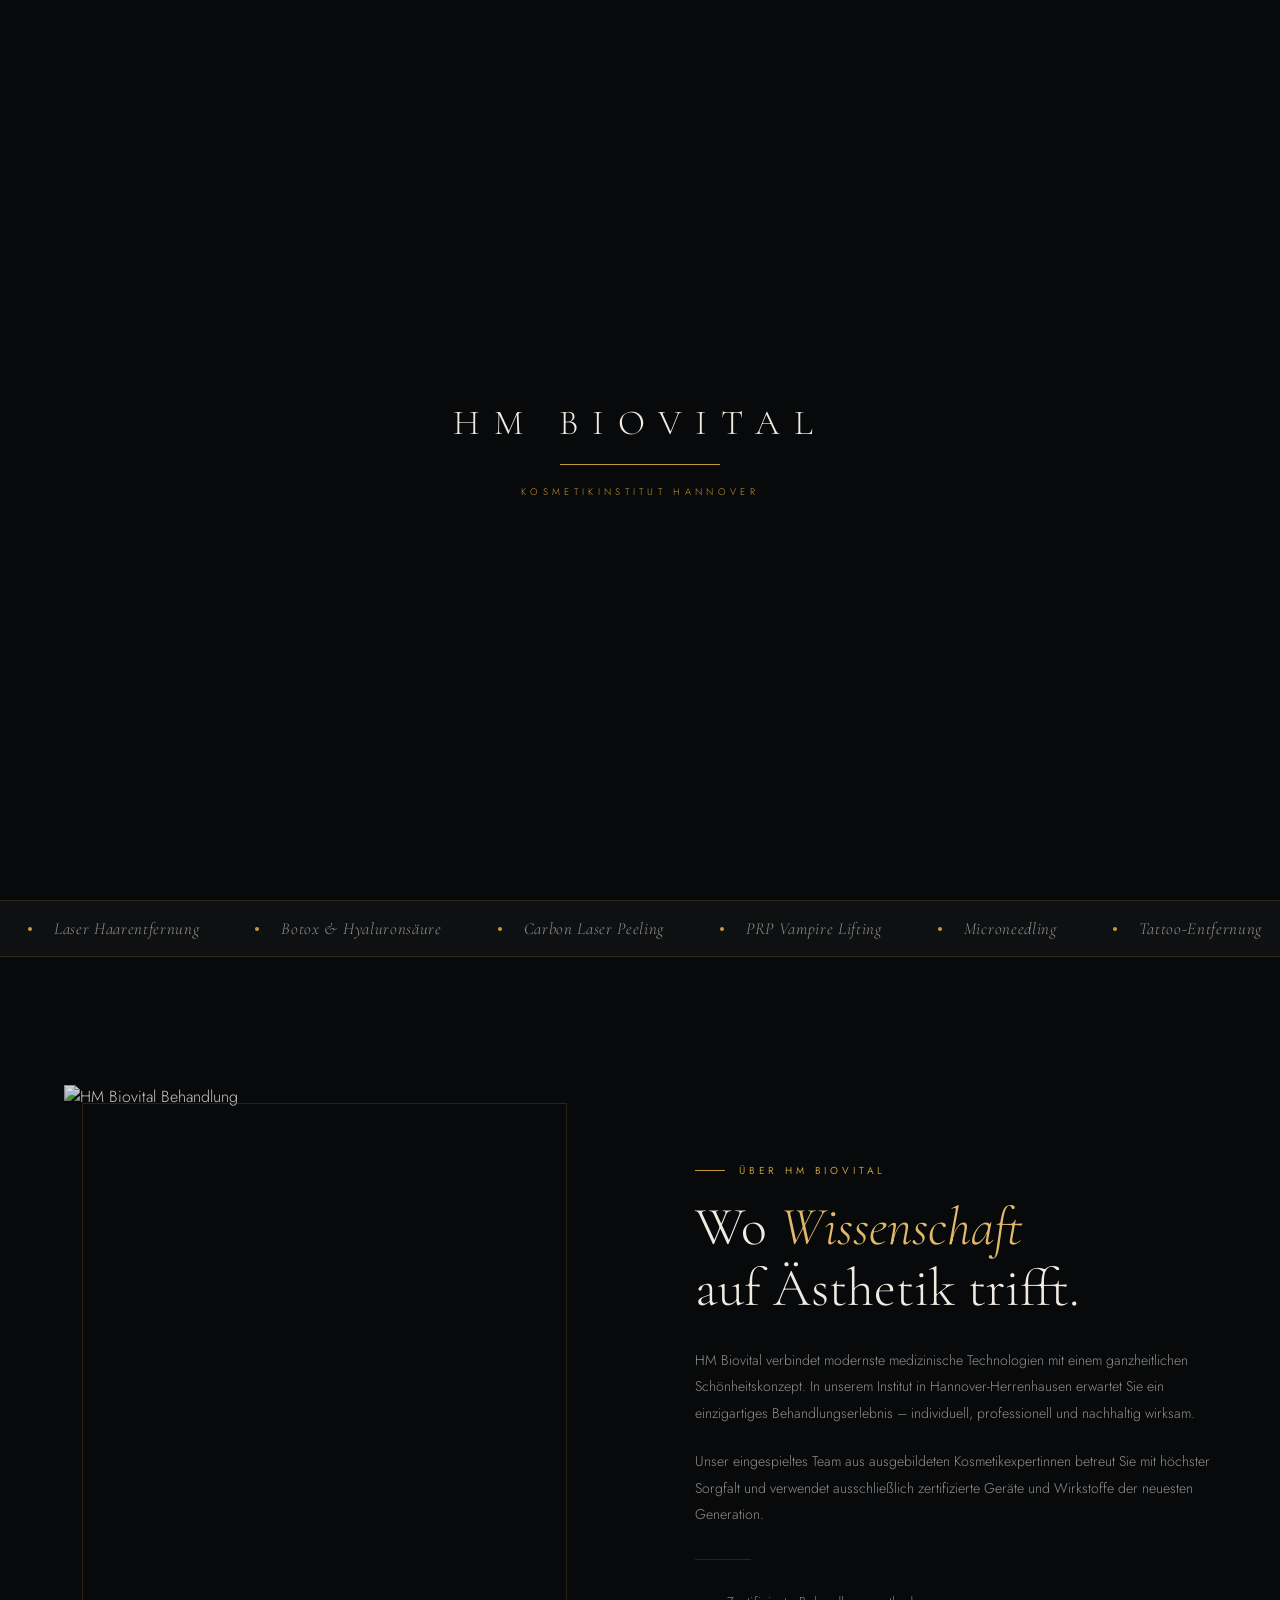
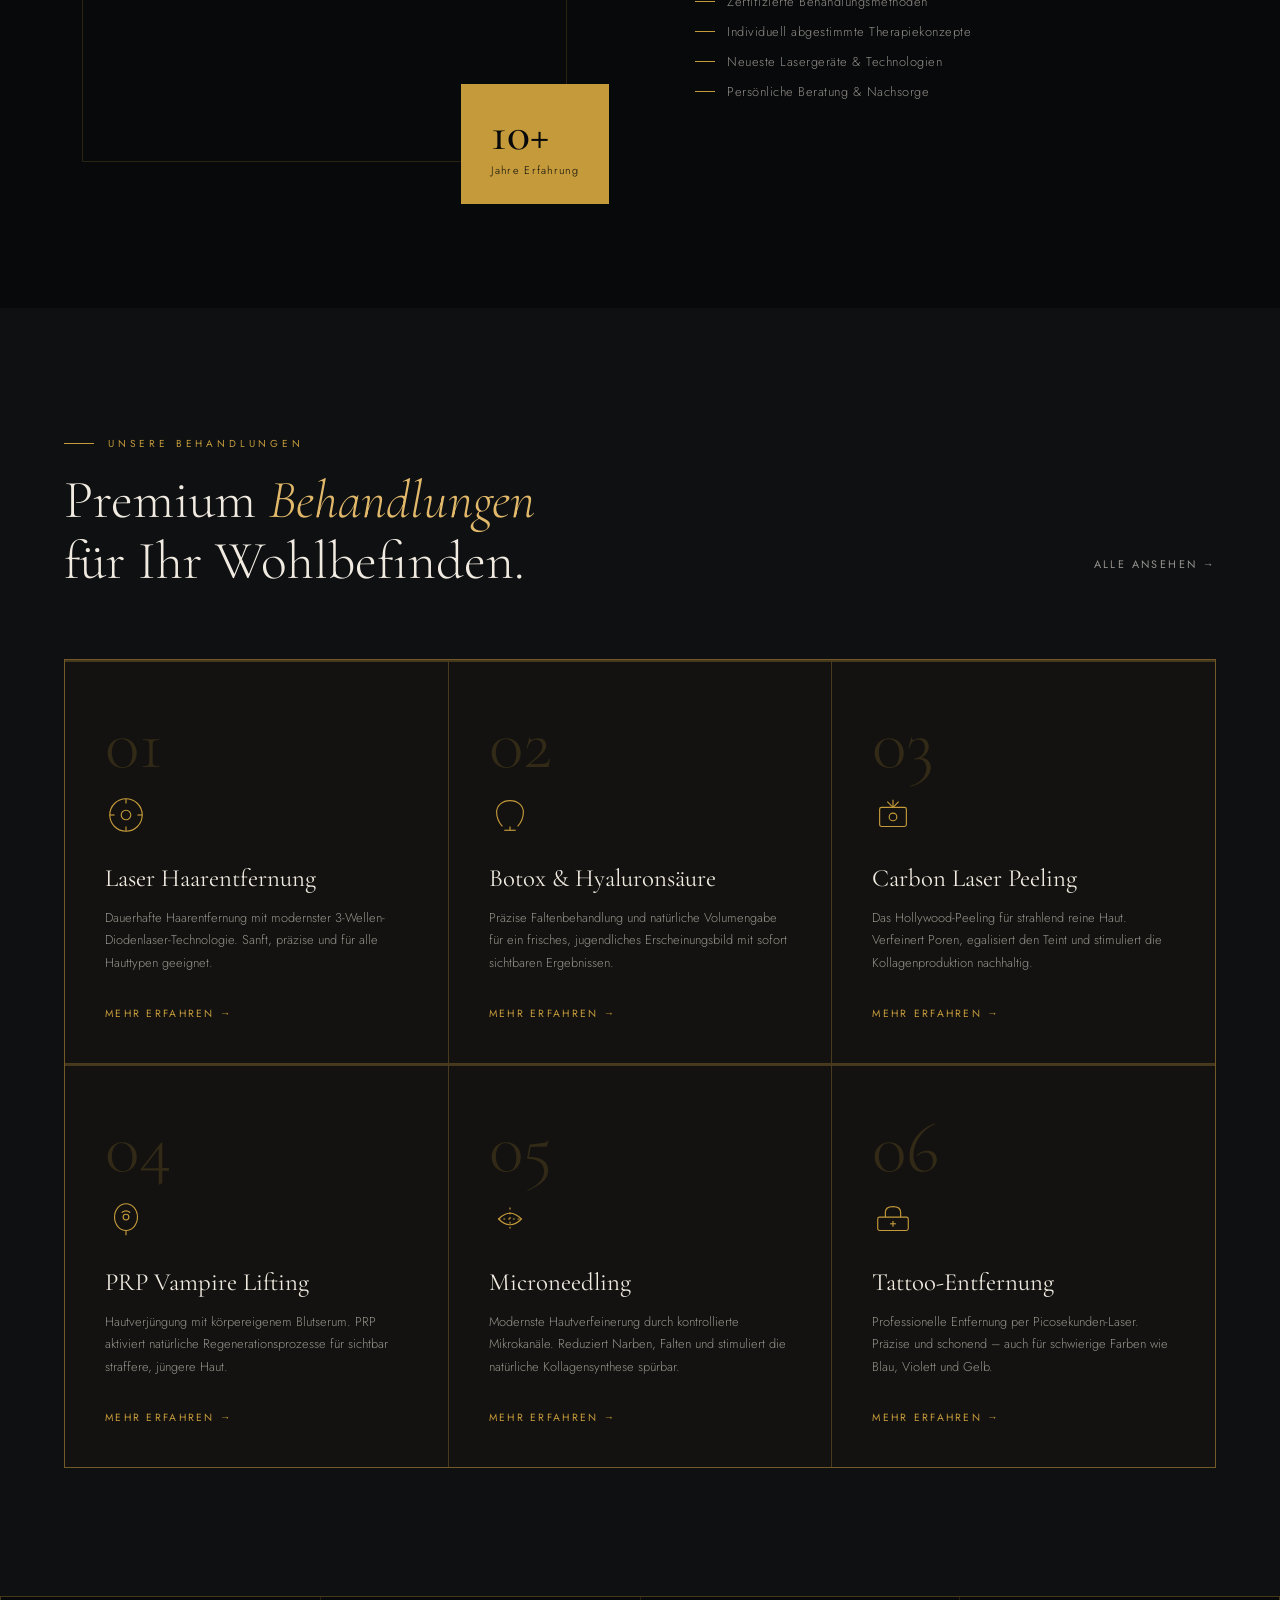
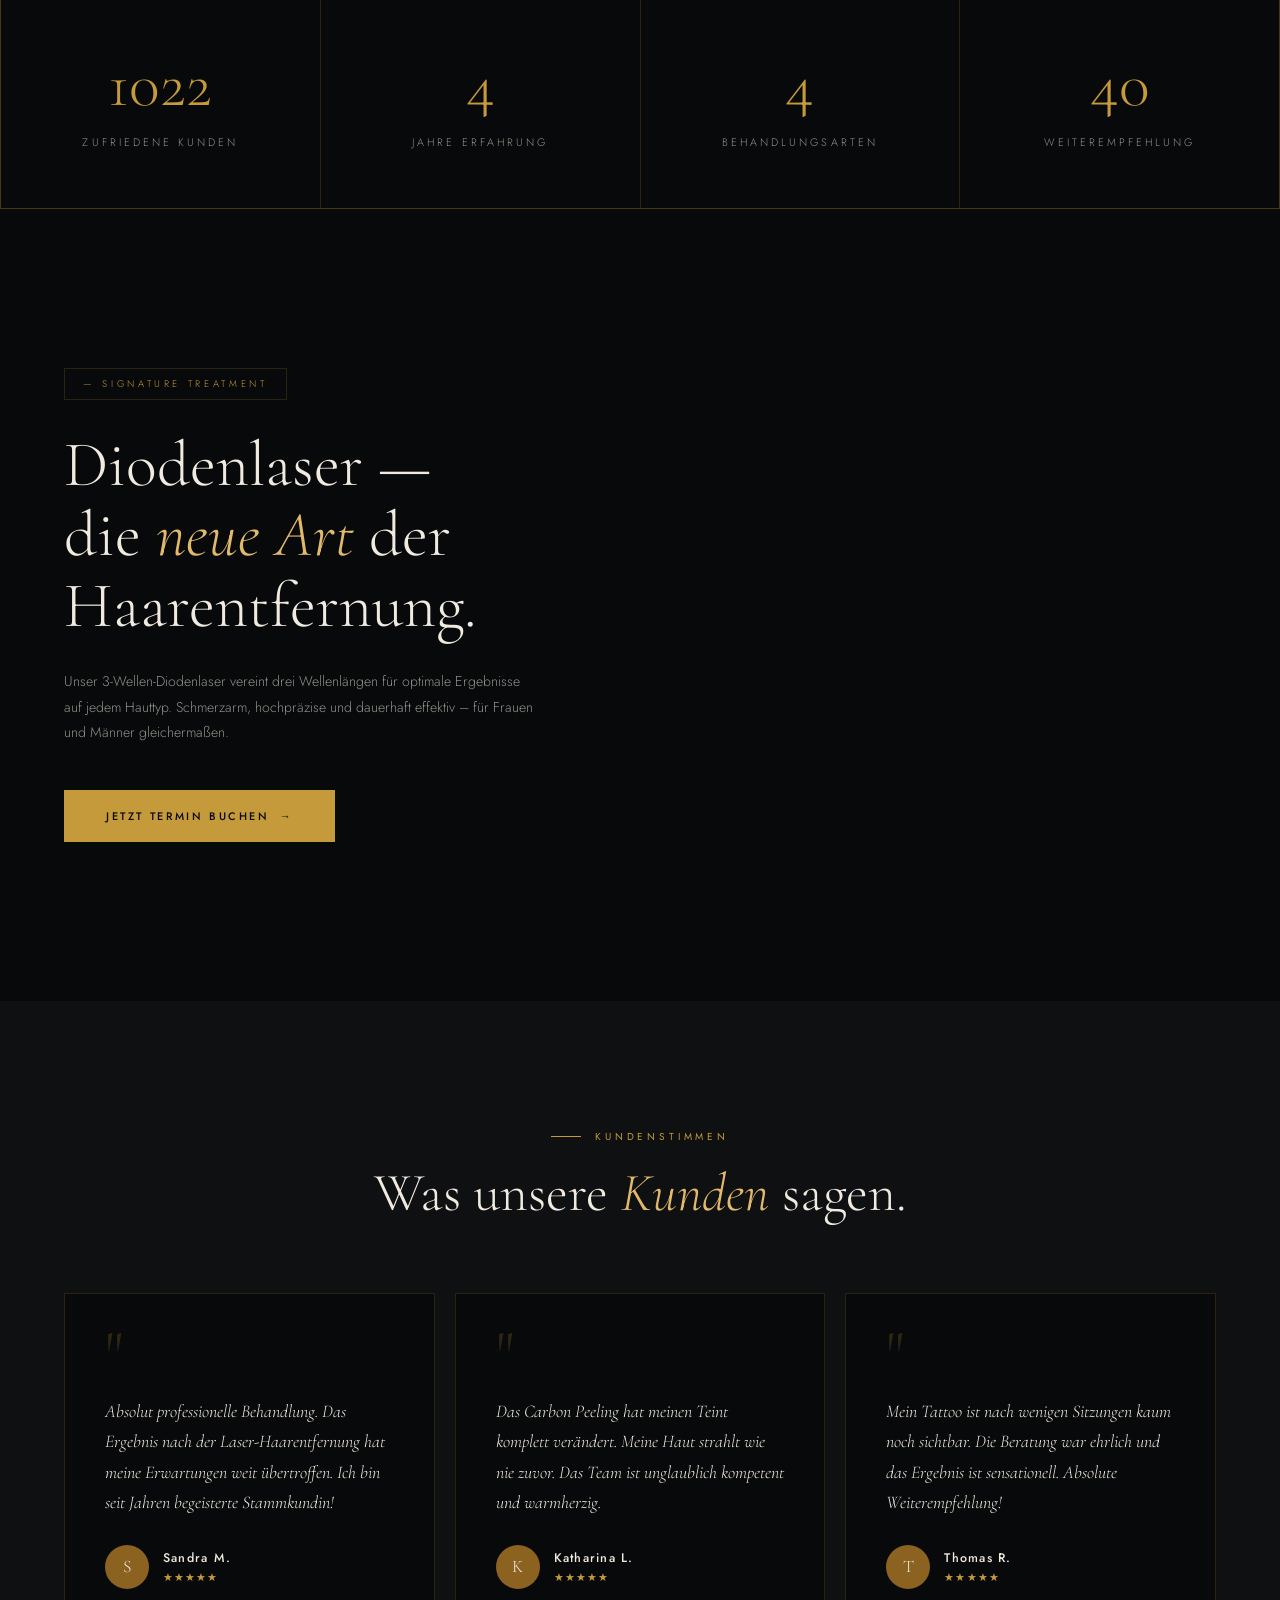
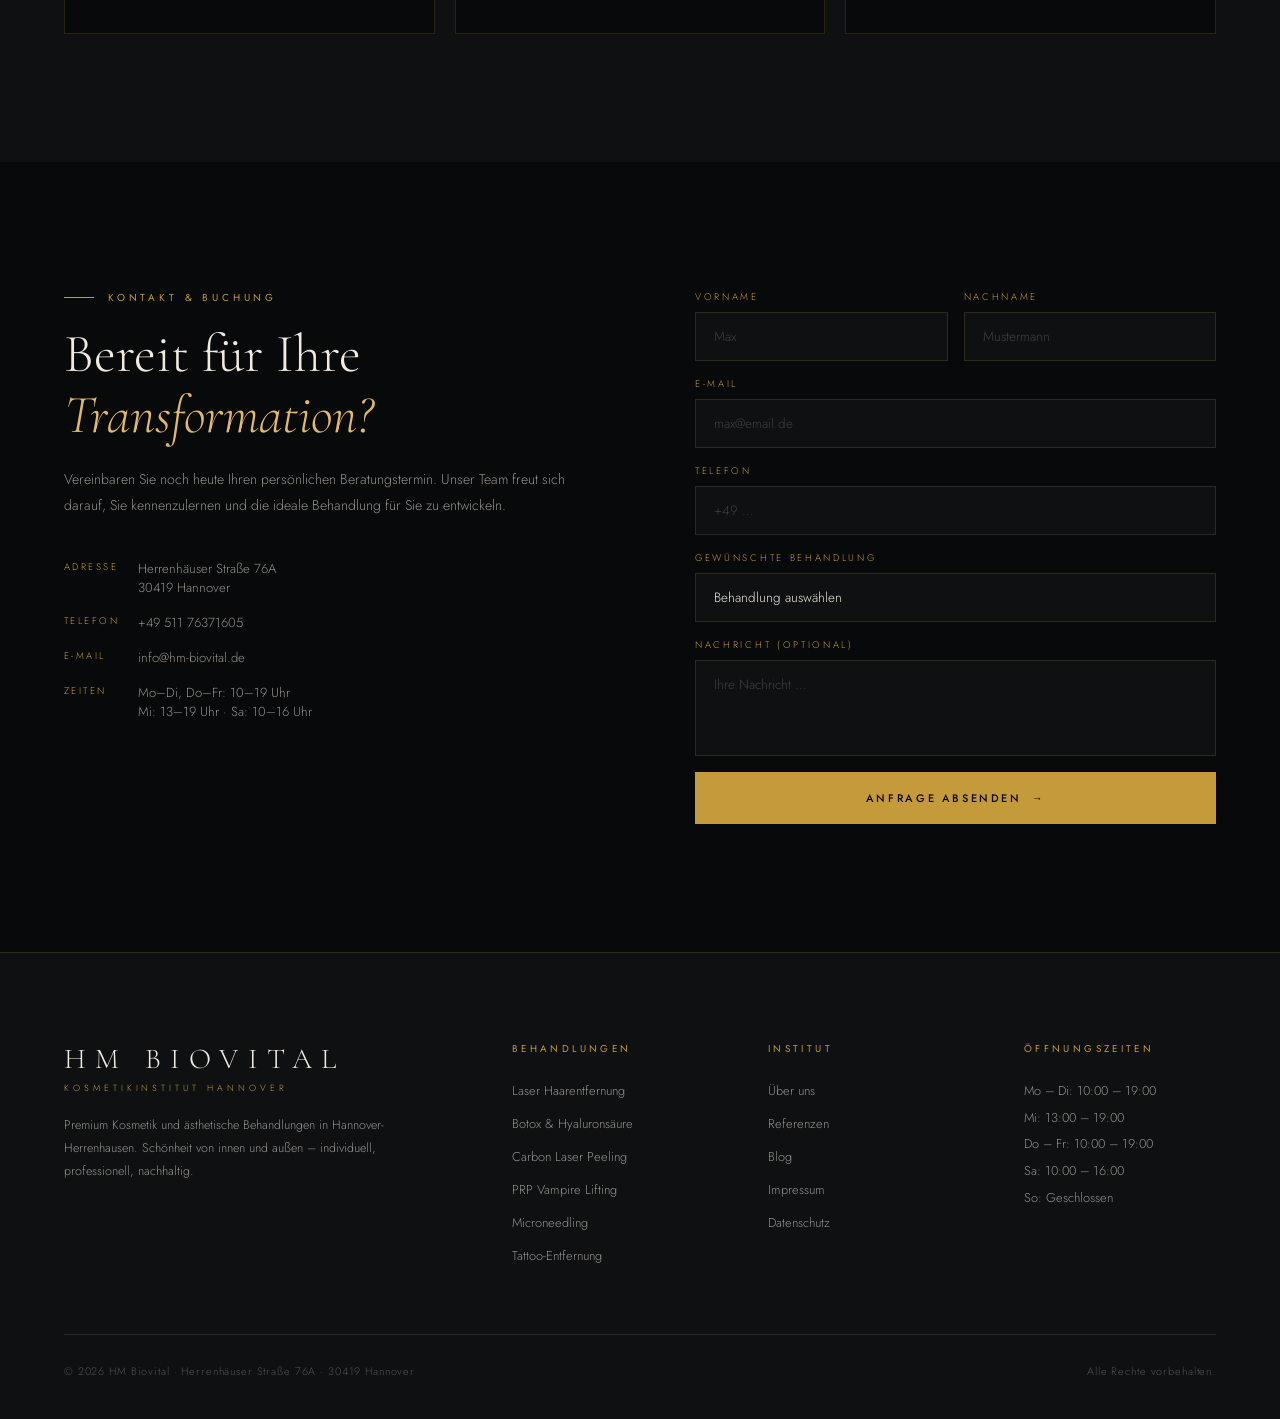
==== commit cb6c85f0: "Initial commit: HM Biovital Website - Komplette Homepage mit Hero, About, Services, Stats, Testimoni" ====
--- a/index.html
+++ b/index.html
@@ -111,11 +111,12 @@
       position: fixed; top: 0; left: 0; right: 0; z-index: 900;
       padding: 30px 64px;
       display: flex; align-items: center; justify-content: space-between;
+      background: rgba(8,9,10,1);
       transition: background .4s, backdrop-filter .4s, padding .4s, border-color .4s;
-      border-bottom: 1px solid transparent;
+      border-bottom: 1px solid var(--border);
     }
     #nav.scrolled {
-      background: rgba(8,9,10,.88);
+      background: rgba(8,9,10,1);
       backdrop-filter: blur(22px);
       -webkit-backdrop-filter: blur(22px);
       padding: 18px 64px;
@@ -185,17 +186,22 @@
 
     .hero-bg {
       position: absolute; inset: 0;
-      background: url('hero image.jpg') center top / cover no-repeat;
-      transform: scale(1.06);
+      background: url('hero image.jpg') right top / contain no-repeat;
+      background-color: var(--bg);
+      transform: scale(1);
       transition: transform 9s var(--ease);
     }
-    .hero-bg.ready { transform: scale(1); }
+    .hero-bg.ready { transform: scale(0.97); }
     .hero-bg::after {
       content: ''; position: absolute; inset: 0;
       background: linear-gradient(to right,
-        rgba(8,9,10,.96) 0%,
-        rgba(8,9,10,.72) 42%,
-        rgba(8,9,10,.22) 100%
+        rgba(8,9,10,1)   0%,
+        rgba(8,9,10,1)  18%,
+        rgba(8,9,10,.9) 25%,
+        rgba(8,9,10,.7) 32%,
+        rgba(8,9,10,.4) 40%,
+        rgba(8,9,10,.1) 48%,
+        rgba(8,9,10,0)  55%
       );
     }
 
@@ -1111,8 +1117,8 @@
         <li><a href="#about">Über uns</a></li>
         <li><a href="#testi">Referenzen</a></li>
         <li><a href="#">Blog</a></li>
-        <li><a href="#">Impressum</a></li>
-        <li><a href="#">Datenschutz</a></li>
+        <li><a href="impressum.html#impressum">Impressum</a></li>
+        <li><a href="impressum.html#datenschutz">Datenschutz</a></li>
       </ul>
     </div>
     <div>
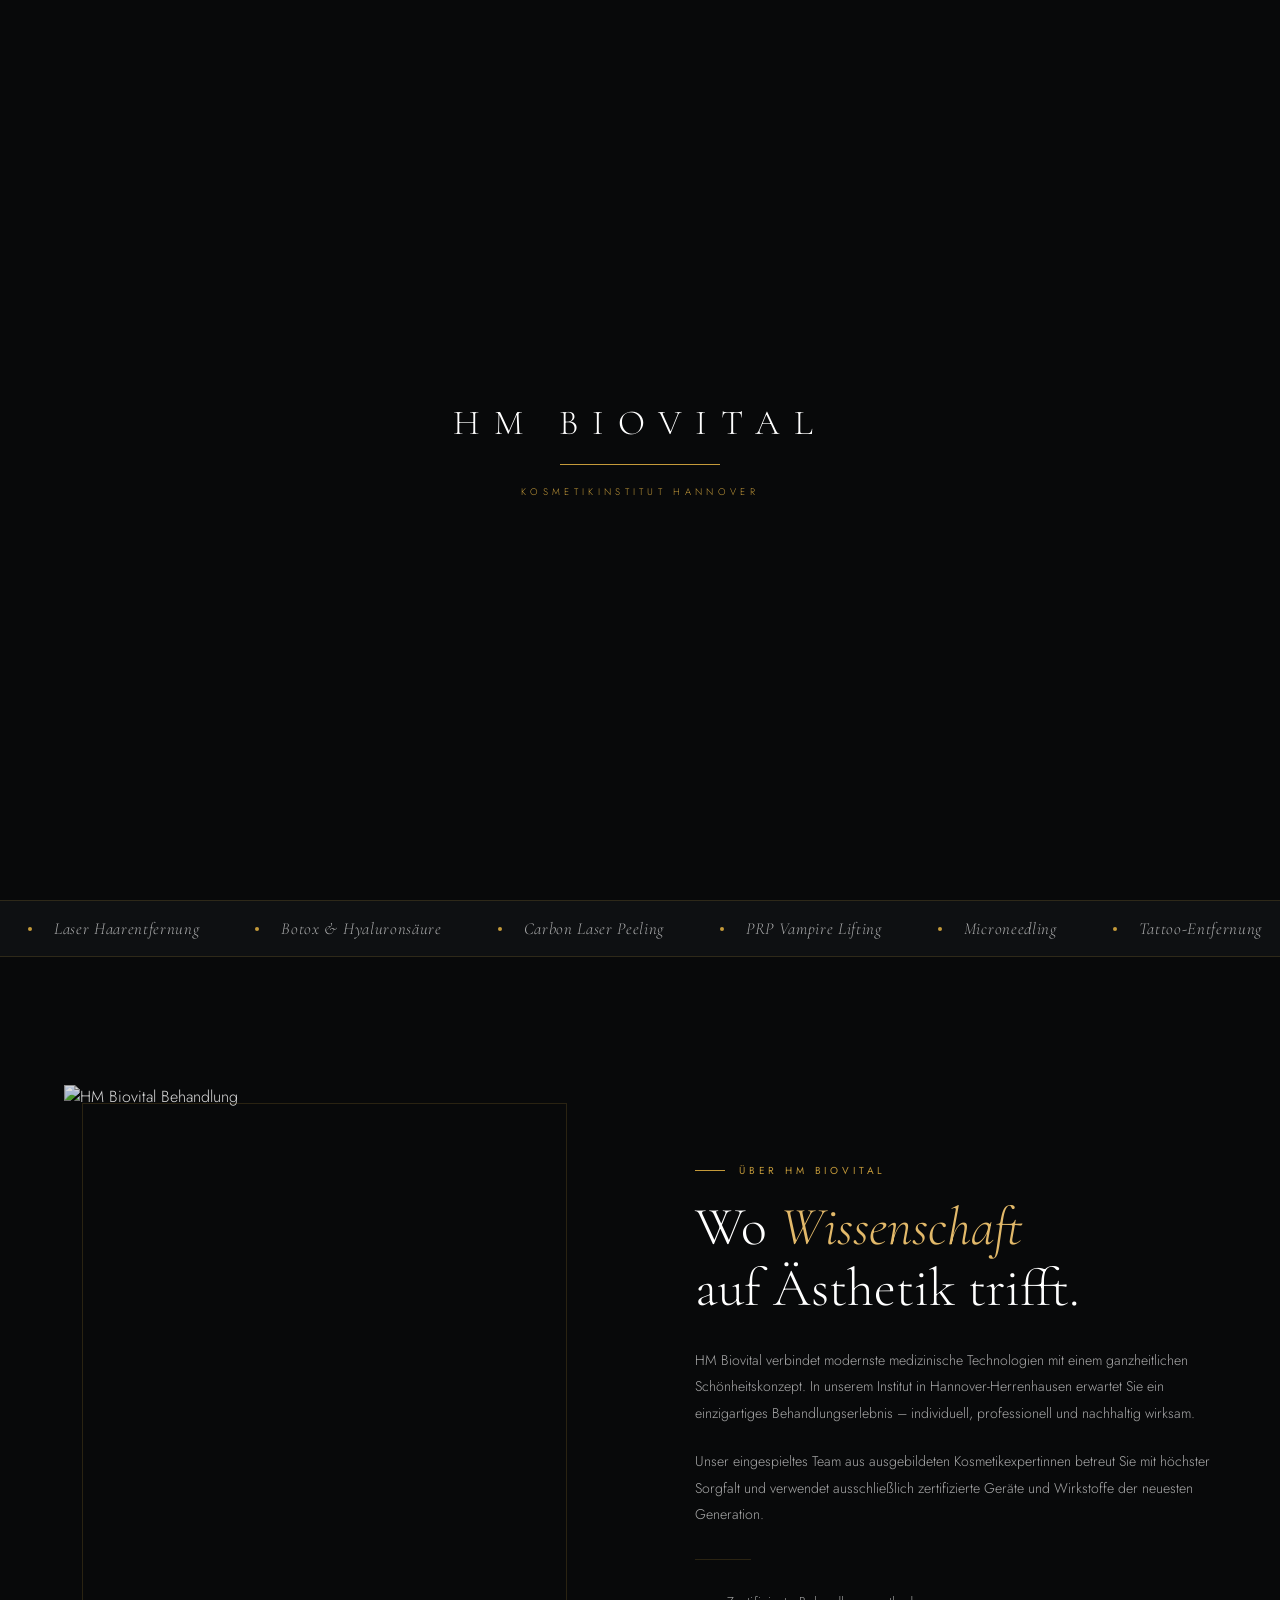
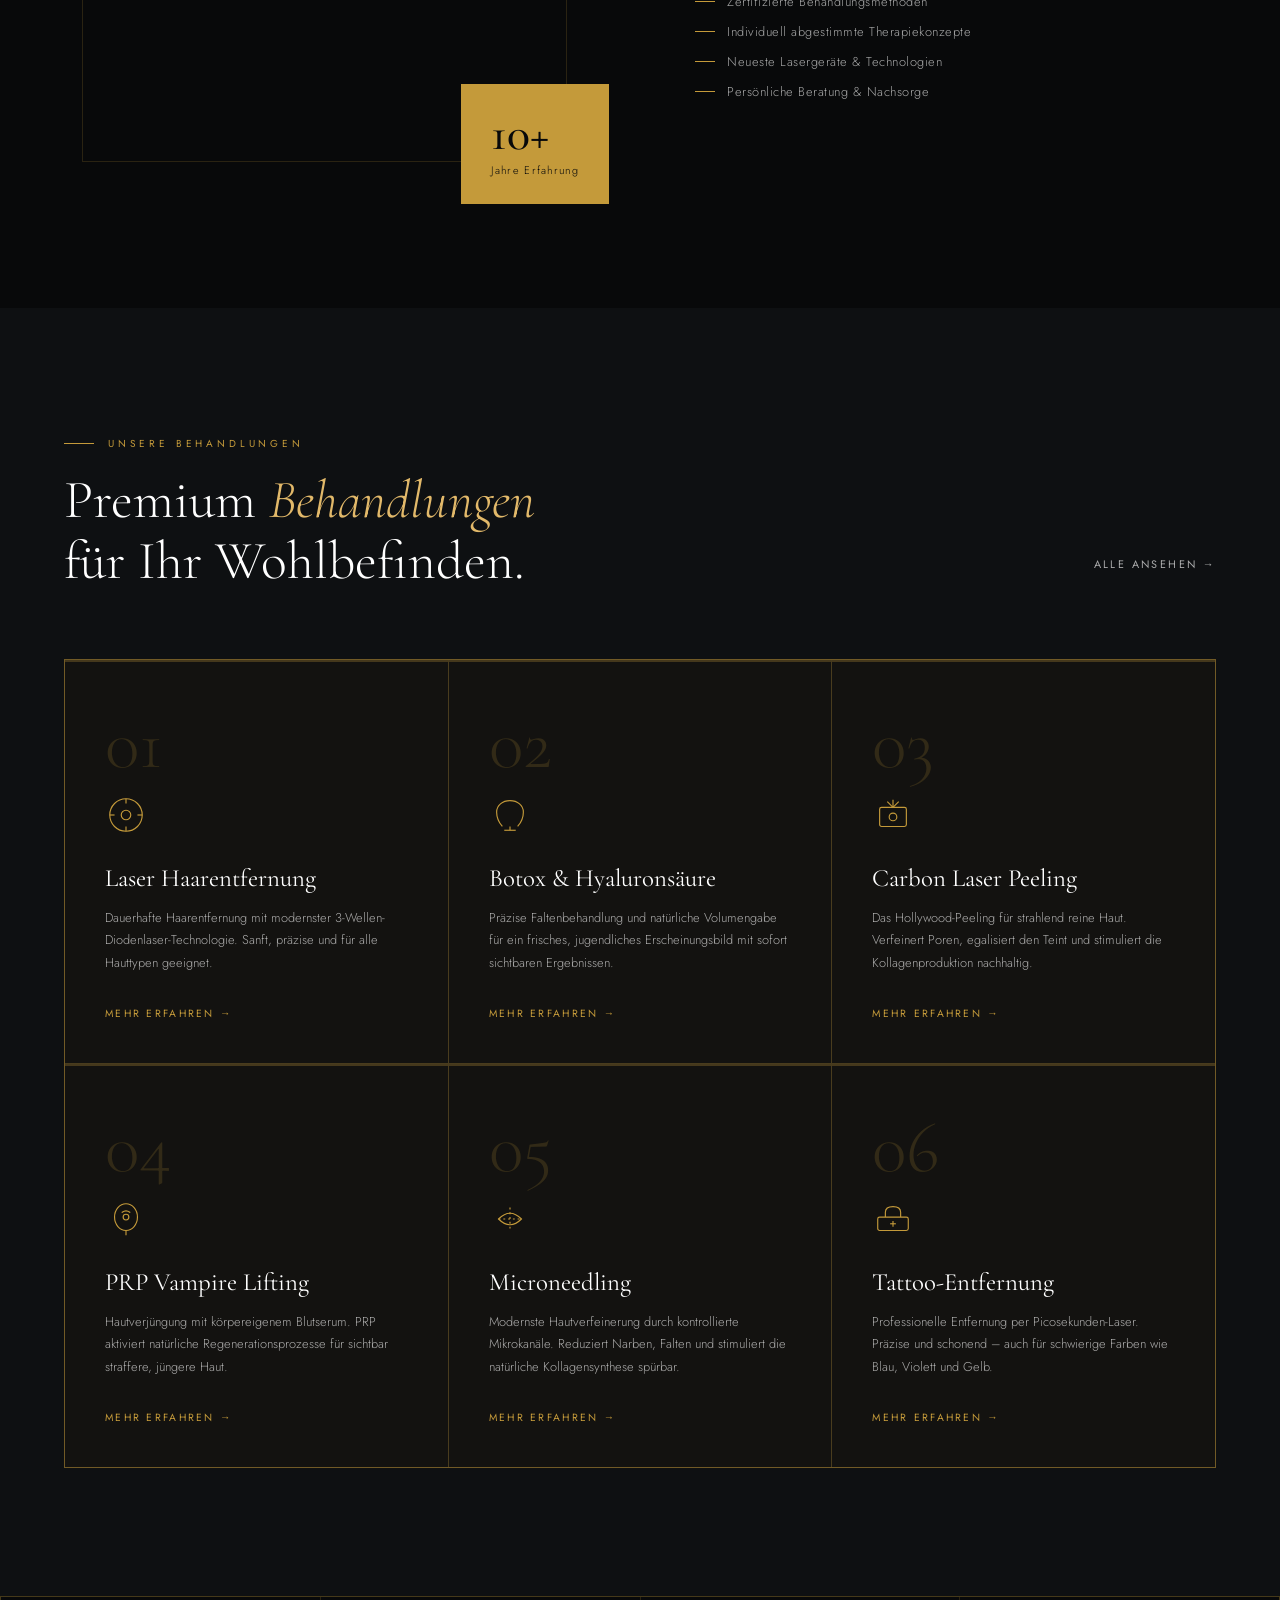
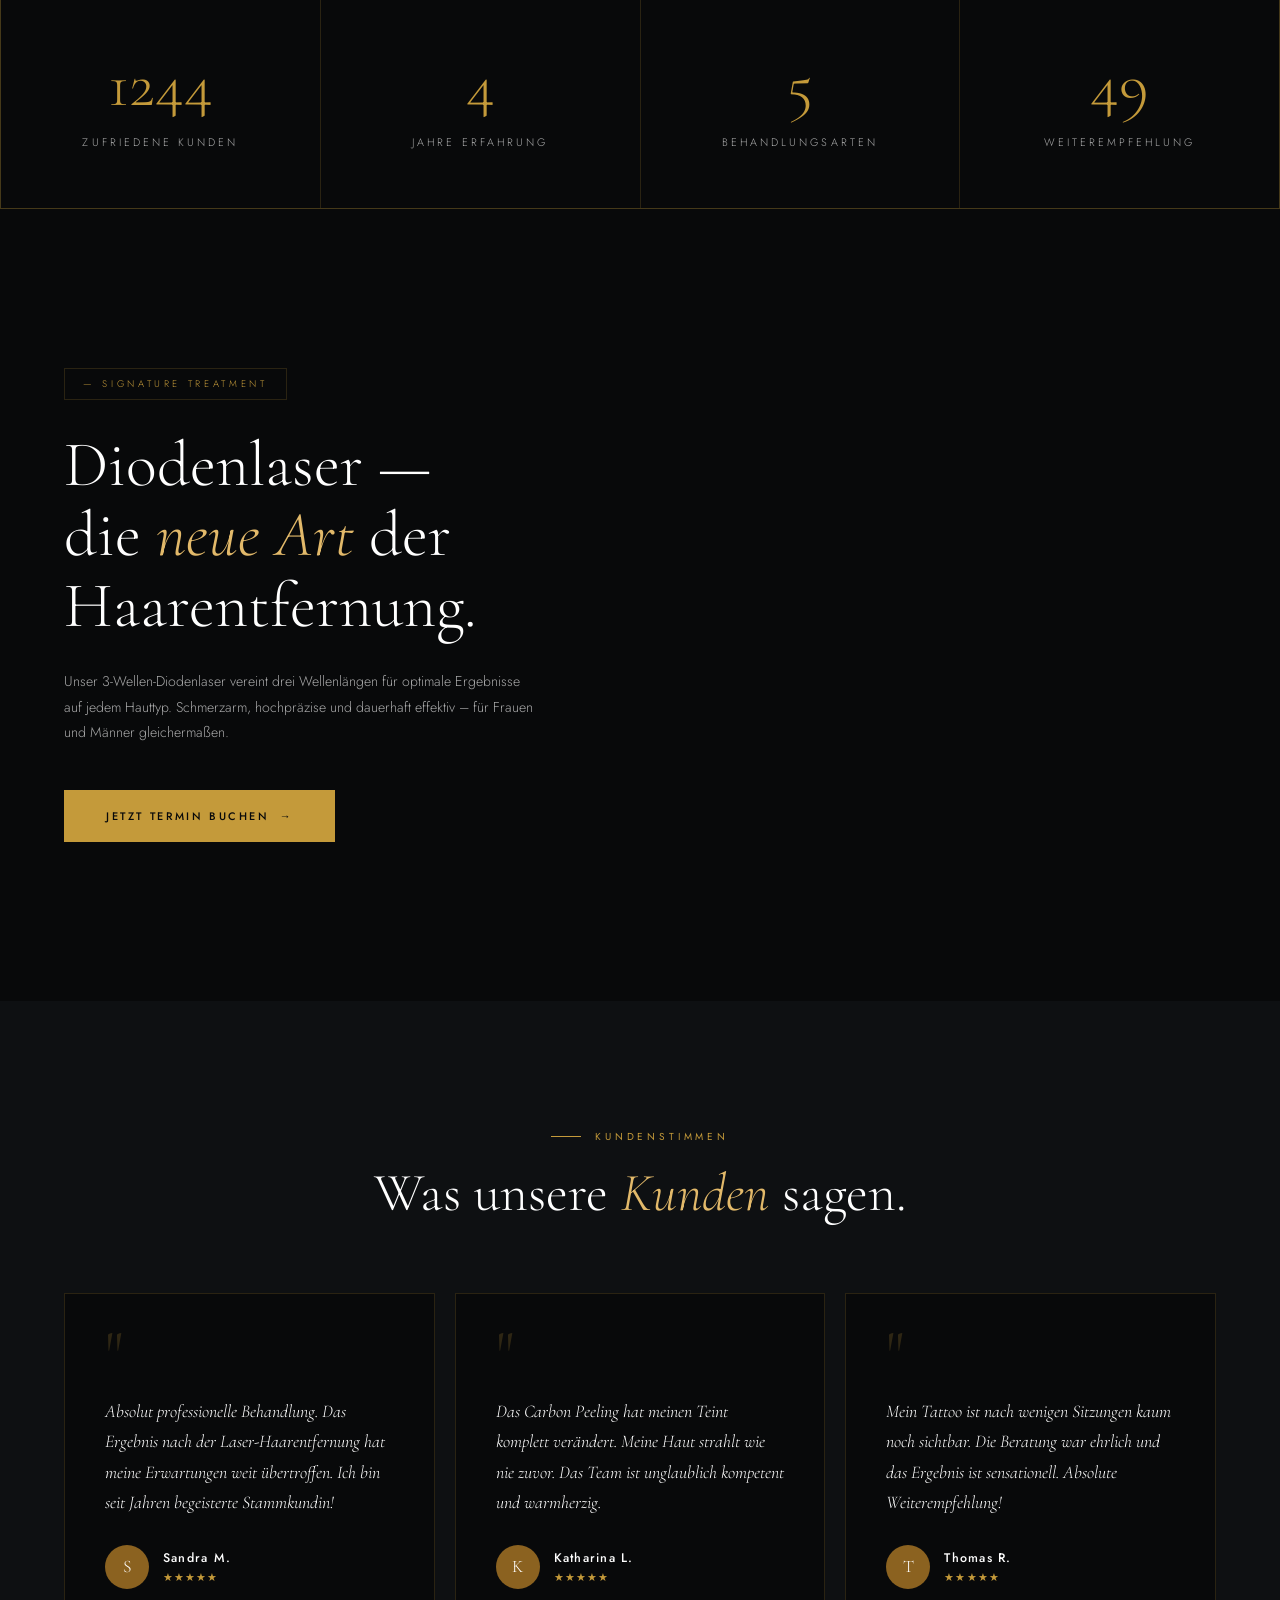
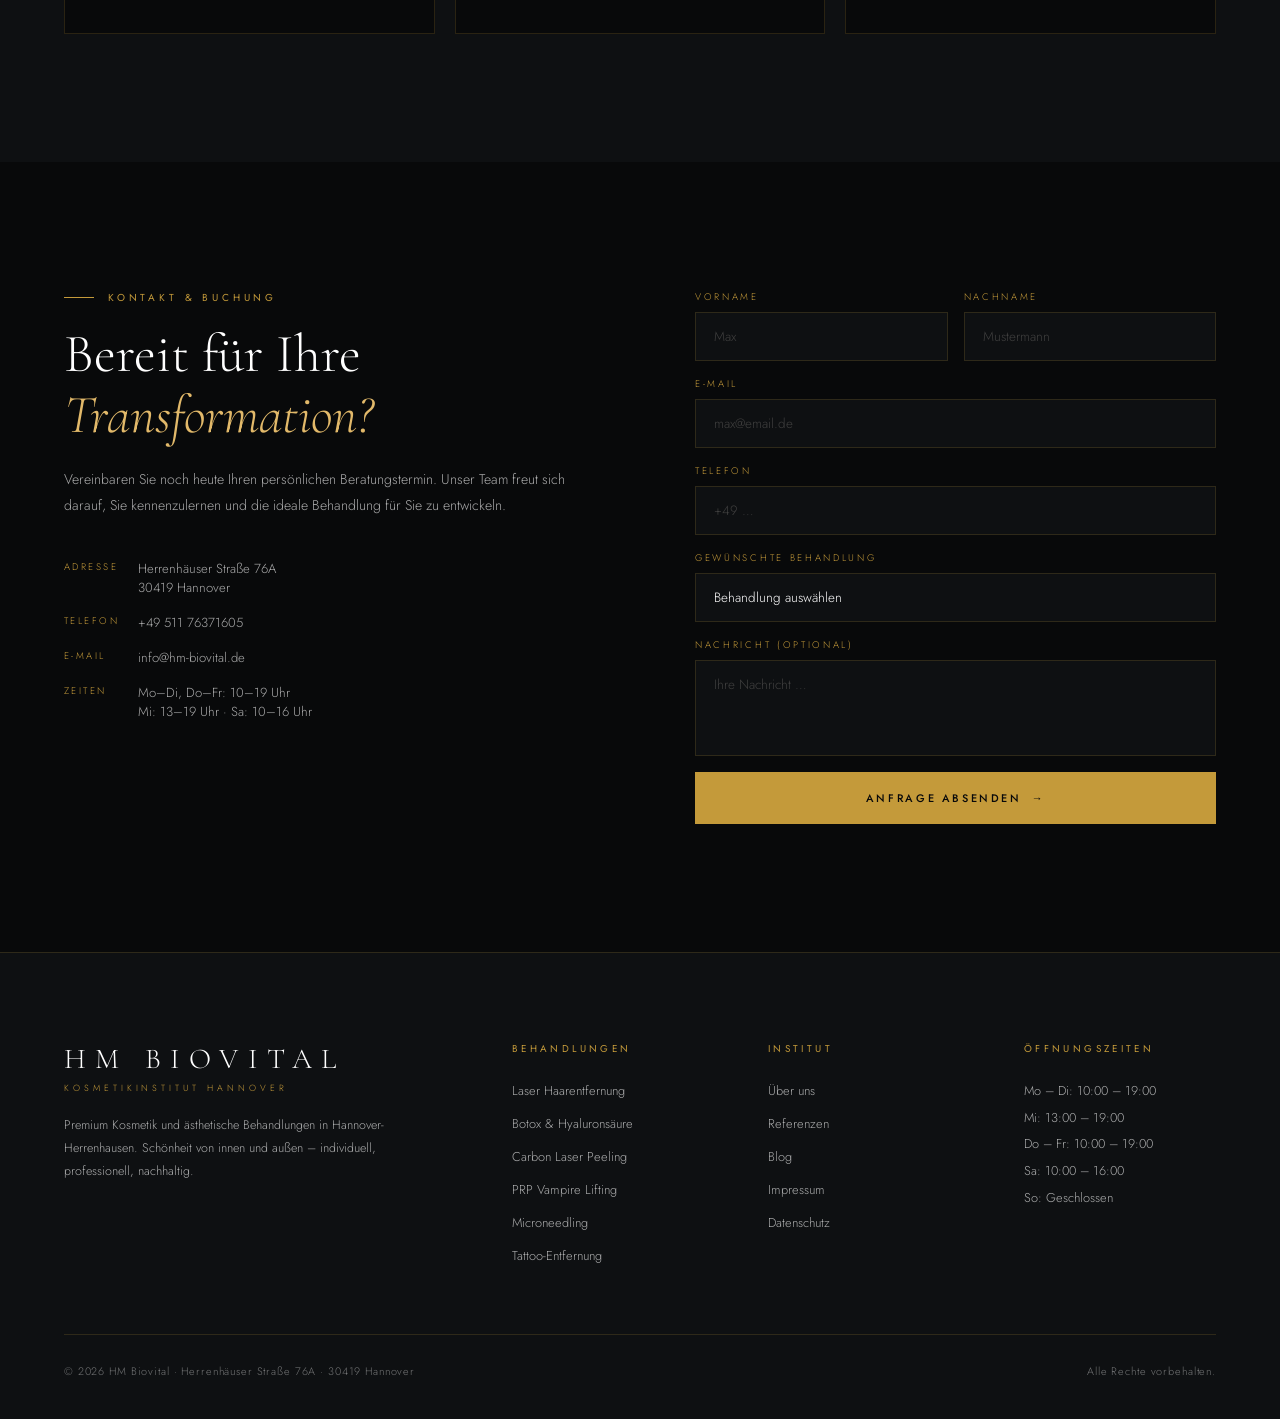
==== commit f95c8910: "Schrift auf weiß, Impressum & Datenschutz hinzugefügt - Textfarben auf reines Weiß geändert (--cream" ====
--- a/index.html
+++ b/index.html
@@ -22,9 +22,9 @@
       --gold:        #C49A3A;
       --gold-light:  #E2B96A;
       --gold-dark:   #8B6220;
-      --cream:       #F0EAE0;
-      --cream-60:    rgba(240,234,224,0.6);
-      --cream-30:    rgba(240,234,224,0.3);
+      --cream:       #FFFFFF;
+      --cream-60:    rgba(255,255,255,0.65);
+      --cream-30:    rgba(255,255,255,0.42);
       --border:      rgba(196,154,58,0.18);
       --border-h:    rgba(196,154,58,0.42);
       --display:     'Cormorant Garamond', serif;
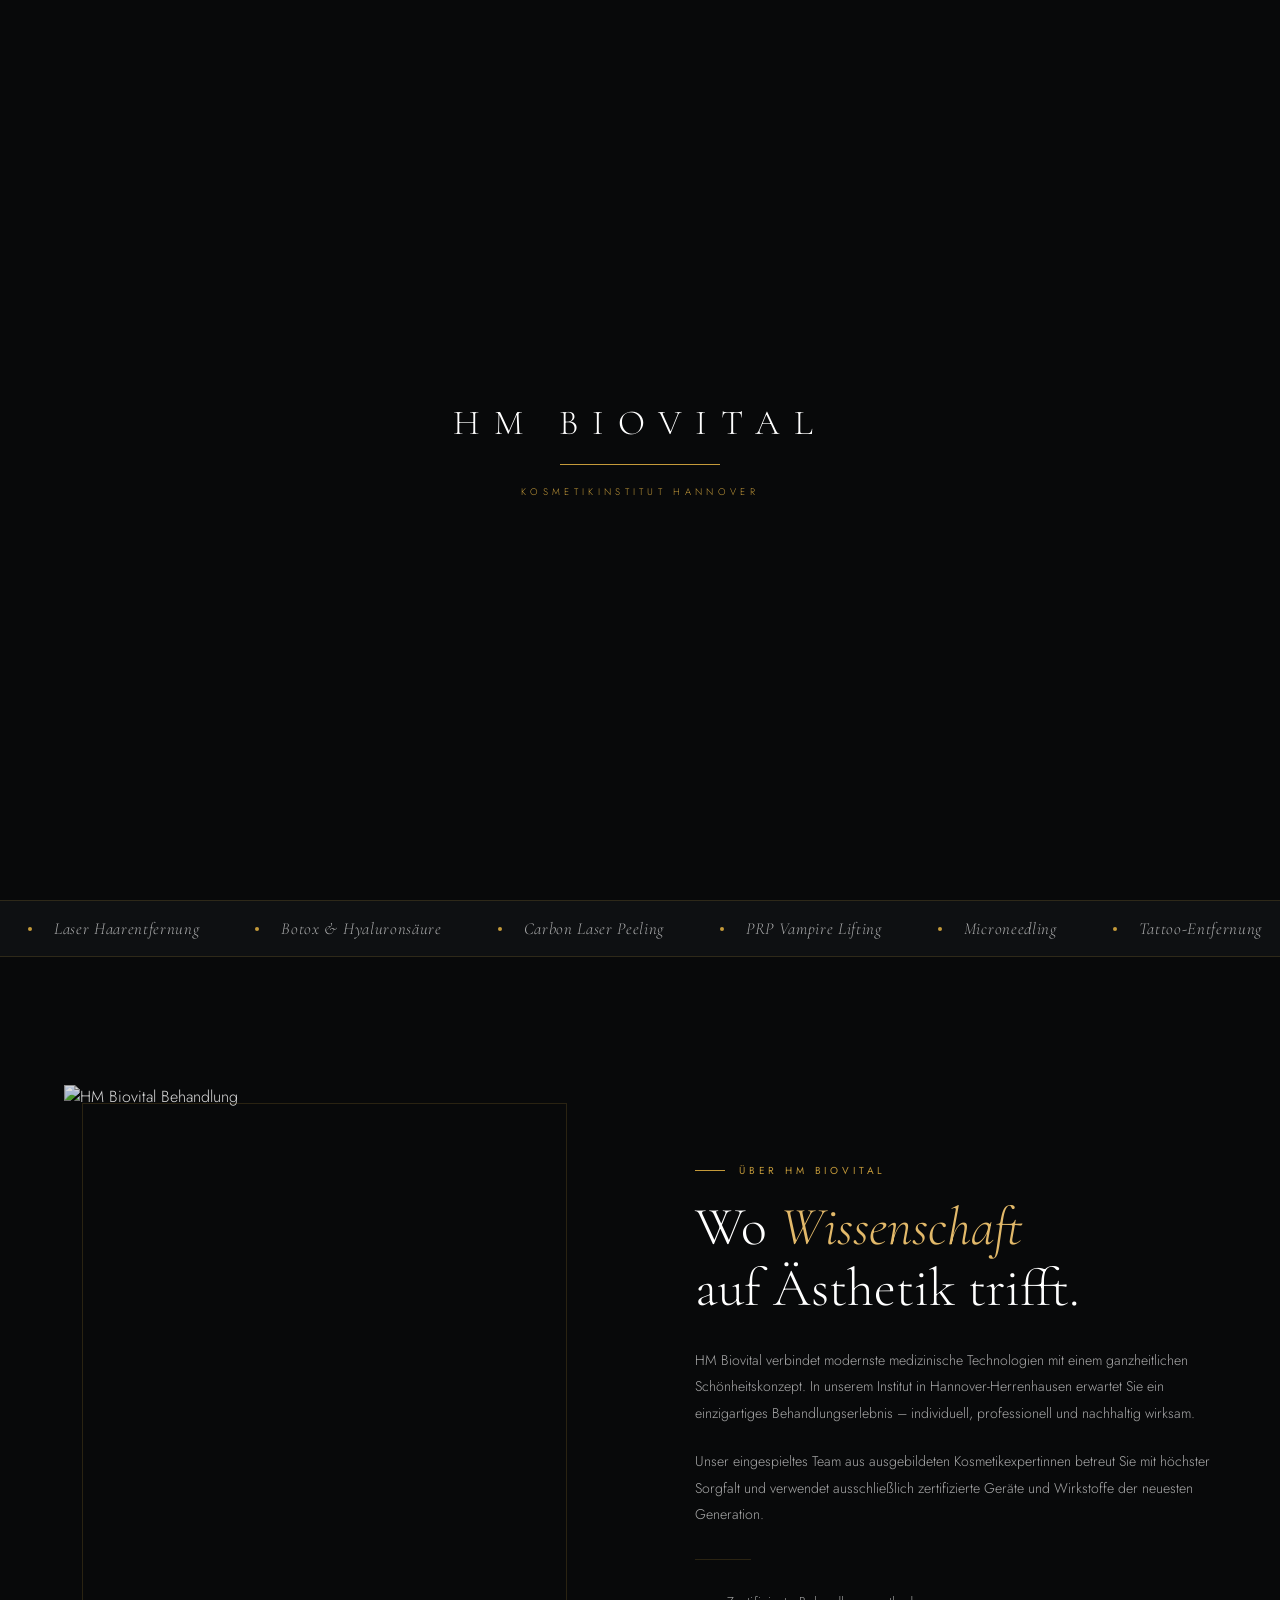
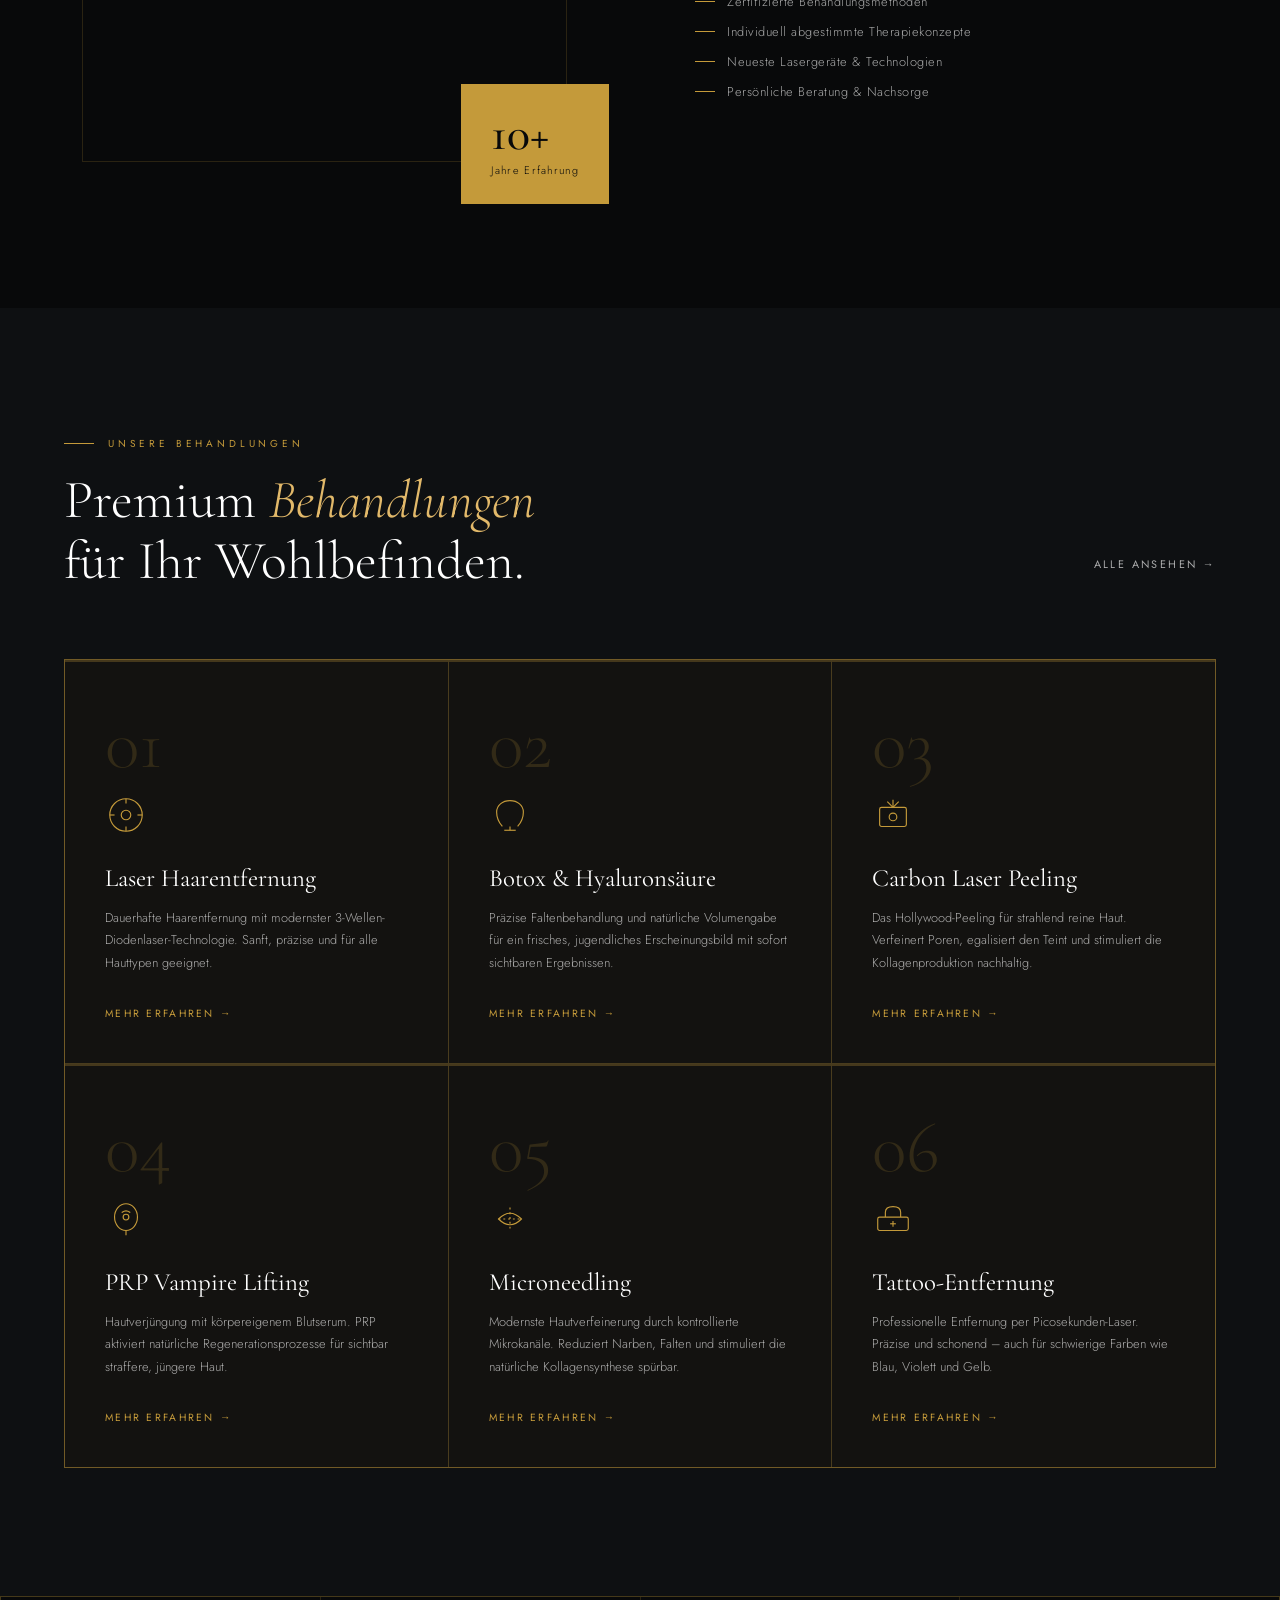
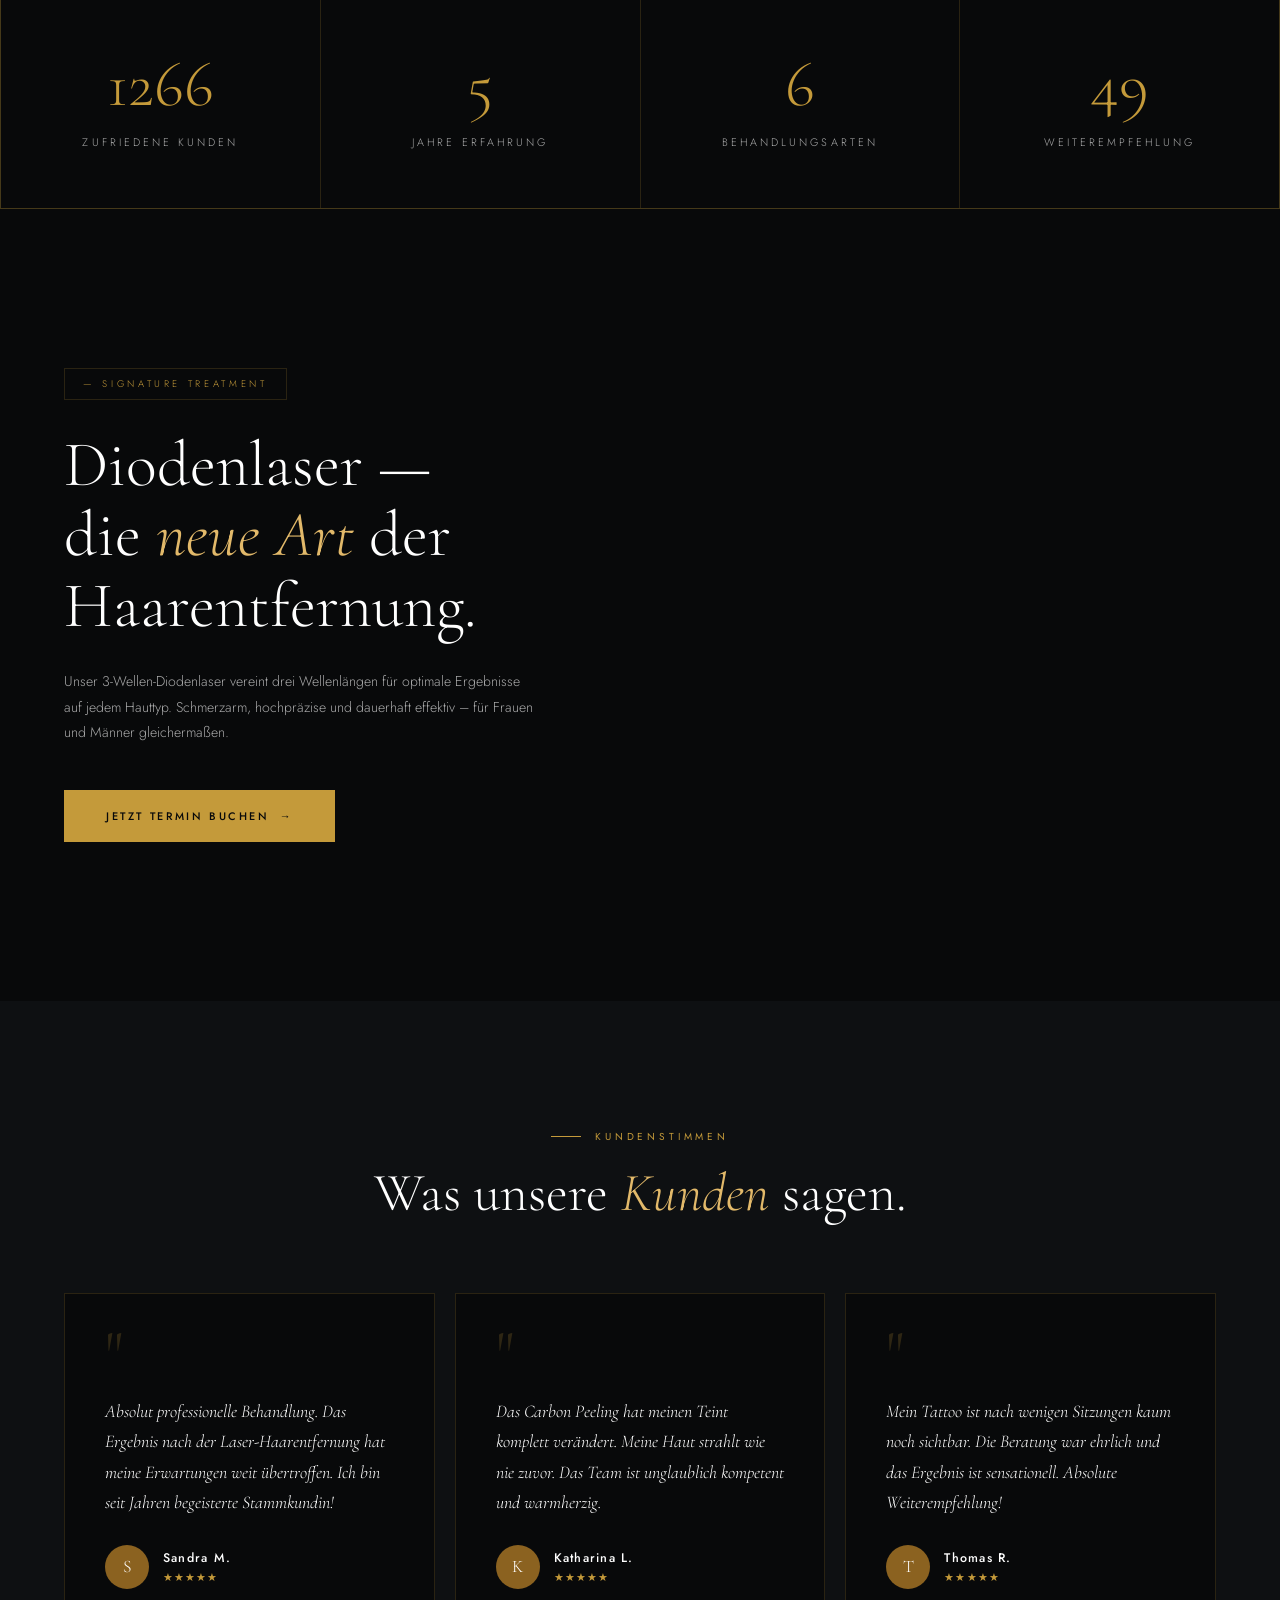
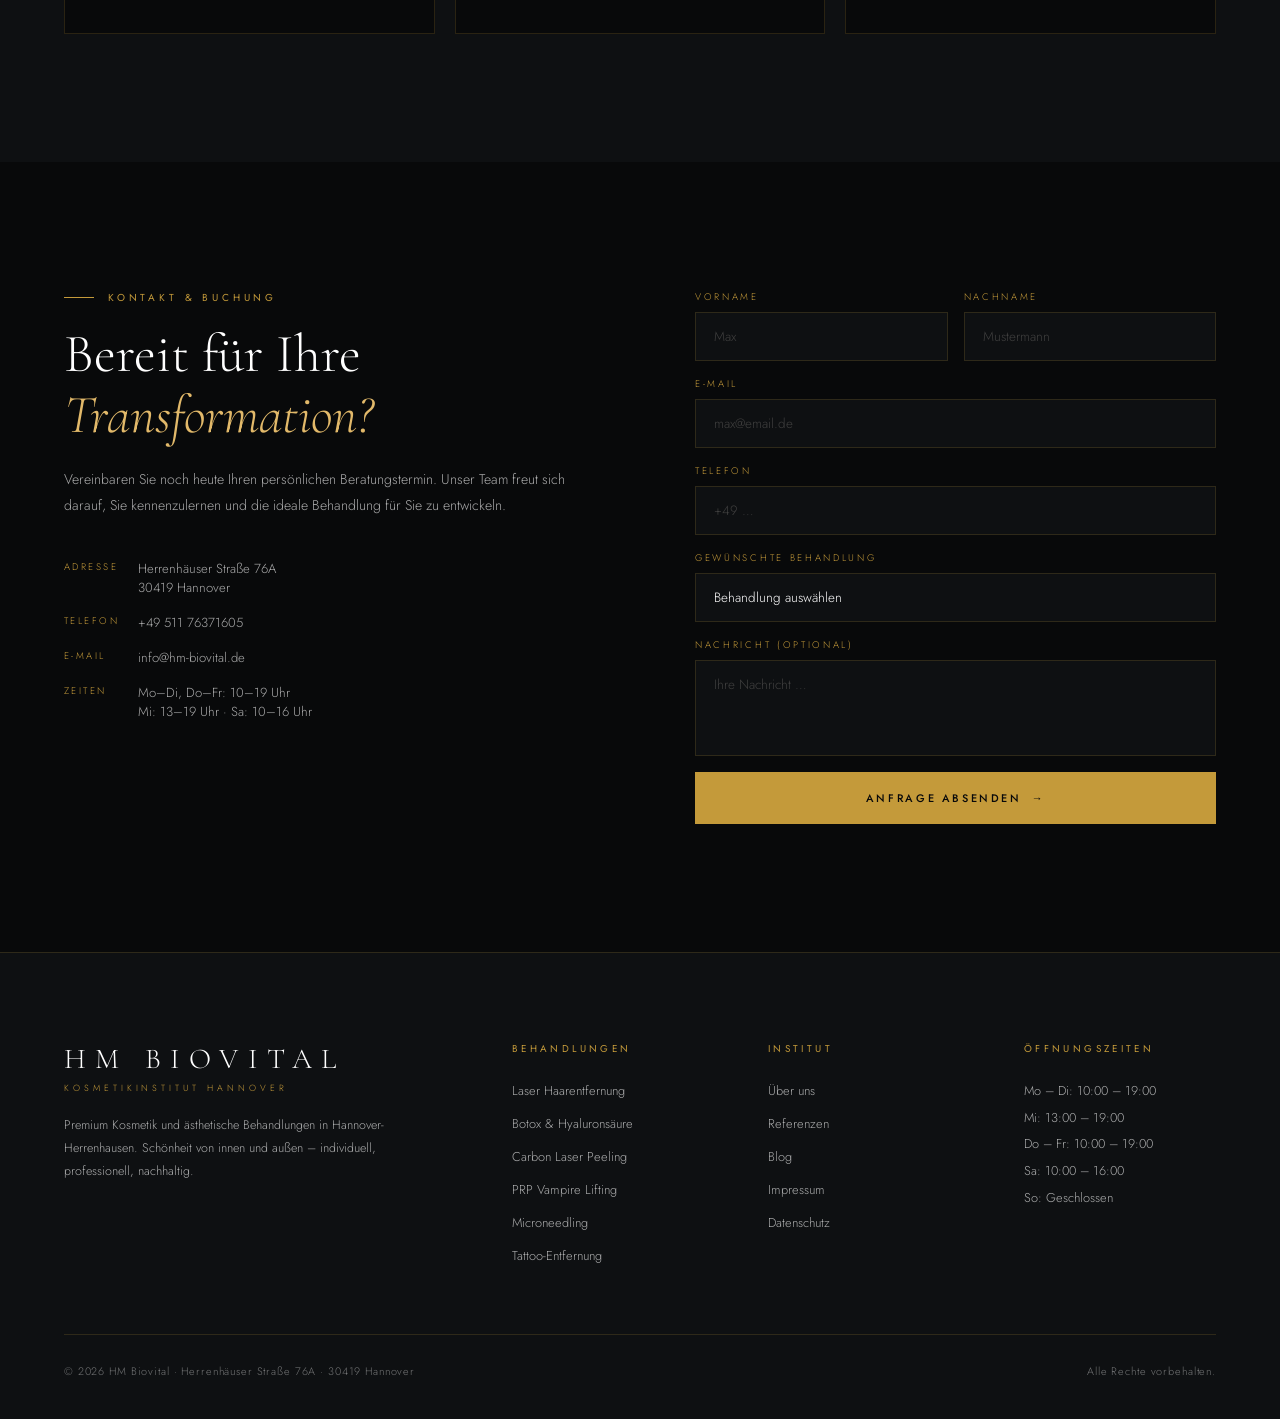
==== commit 6cc70179: "SEO-Optimierung: Meta-Tags, JSON-LD, robots.txt, sitemap.xml - Meta description, keywords, robots, c" ====
--- a/index.html
+++ b/index.html
@@ -3,7 +3,32 @@
 <head>
   <meta charset="UTF-8">
   <meta name="viewport" content="width=device-width, initial-scale=1.0">
-  <title>HM BIOVITAL — Premium Kosmetikinstitut Hannover</title>
+  <title>HM BIOVITAL — Premium Kosmetikinstitut Hannover | Laser, Botox & mehr</title>
+
+  <!-- SEO -->
+  <meta name="description" content="HM Biovital – Ihr Premium Kosmetikinstitut in Hannover-Herrenhausen. Laser Haarentfernung, Botox, Hyaluronsäure, Carbon Peeling, PRP, Microneedling & Tattoo-Entfernung. Jetzt Termin vereinbaren.">
+  <meta name="keywords" content="Kosmetikinstitut Hannover, Laser Haarentfernung Hannover, Botox Hannover, Hyaluronsäure Hannover, Carbon Laser Peeling, Microneedling Hannover, Tattoo Entfernung Hannover, PRP Vampire Lifting, Kosmetik Herrenhausen">
+  <meta name="robots" content="index, follow">
+  <meta name="author" content="HM Biovital">
+  <link rel="canonical" href="https://www.hm-biovital.de/">
+
+  <!-- Open Graph (Social Media) -->
+  <meta property="og:type" content="website">
+  <meta property="og:url" content="https://www.hm-biovital.de/">
+  <meta property="og:title" content="HM BIOVITAL — Premium Kosmetikinstitut Hannover">
+  <meta property="og:description" content="Ihr Premium Kosmetikinstitut in Hannover-Herrenhausen. Laser Haarentfernung, Botox, Carbon Peeling, PRP, Microneedling & Tattoo-Entfernung. Jetzt Termin vereinbaren.">
+  <meta property="og:image" content="https://www.hm-biovital.de/hero%20image.jpg">
+  <meta property="og:image:width" content="1200">
+  <meta property="og:image:height" content="630">
+  <meta property="og:locale" content="de_DE">
+  <meta property="og:site_name" content="HM Biovital">
+
+  <!-- Twitter Card -->
+  <meta name="twitter:card" content="summary_large_image">
+  <meta name="twitter:title" content="HM BIOVITAL — Premium Kosmetikinstitut Hannover">
+  <meta name="twitter:description" content="Ihr Premium Kosmetikinstitut in Hannover-Herrenhausen. Laser Haarentfernung, Botox, Carbon Peeling, PRP, Microneedling & Tattoo-Entfernung.">
+  <meta name="twitter:image" content="https://www.hm-biovital.de/hero%20image.jpg">
+
   <link rel="preconnect" href="https://fonts.googleapis.com">
   <link rel="preconnect" href="https://fonts.gstatic.com" crossorigin>
   <link href="https://fonts.googleapis.com/css2?family=Cormorant+Garamond:ital,wght@0,300;0,400;0,500;0,600;1,300;1,400;1,500&family=Jost:wght@200;300;400;500&display=swap" rel="stylesheet">
@@ -656,6 +681,81 @@
       .sig-bg { background-attachment: scroll; }
     }
   </style>
+
+  <!-- Structured Data: Local Business -->
+  <script type="application/ld+json">
+  {
+    "@context": "https://schema.org",
+    "@type": "BeautySalon",
+    "name": "HM Biovital",
+    "alternateName": "HM BIOVITAL Kosmetikinstitut",
+    "description": "Premium Kosmetikinstitut in Hannover-Herrenhausen mit modernsten Behandlungstechnologien: Laser Haarentfernung, Botox, Hyaluronsäure, Carbon Laser Peeling, PRP Vampire Lifting, Microneedling und Tattoo-Entfernung.",
+    "url": "https://www.hm-biovital.de",
+    "telephone": "+4951176371605",
+    "email": "info@hm-biovital.de",
+    "image": "https://www.hm-biovital.de/hero%20image.jpg",
+    "priceRange": "€€",
+    "currenciesAccepted": "EUR",
+    "paymentAccepted": "Barzahlung, EC-Karte, Kreditkarte",
+    "address": {
+      "@type": "PostalAddress",
+      "streetAddress": "Herrenhäuser Straße 76A",
+      "addressLocality": "Hannover",
+      "addressRegion": "Niedersachsen",
+      "postalCode": "30419",
+      "addressCountry": "DE"
+    },
+    "geo": {
+      "@type": "GeoCoordinates",
+      "latitude": 52.3932,
+      "longitude": 9.6900
+    },
+    "areaServed": {
+      "@type": "City",
+      "name": "Hannover"
+    },
+    "openingHoursSpecification": [
+      {
+        "@type": "OpeningHoursSpecification",
+        "dayOfWeek": ["Monday", "Tuesday"],
+        "opens": "10:00",
+        "closes": "19:00"
+      },
+      {
+        "@type": "OpeningHoursSpecification",
+        "dayOfWeek": "Wednesday",
+        "opens": "13:00",
+        "closes": "19:00"
+      },
+      {
+        "@type": "OpeningHoursSpecification",
+        "dayOfWeek": ["Thursday", "Friday"],
+        "opens": "10:00",
+        "closes": "19:00"
+      },
+      {
+        "@type": "OpeningHoursSpecification",
+        "dayOfWeek": "Saturday",
+        "opens": "10:00",
+        "closes": "16:00"
+      }
+    ],
+    "hasOfferCatalog": {
+      "@type": "OfferCatalog",
+      "name": "Behandlungen",
+      "itemListElement": [
+        { "@type": "Offer", "itemOffered": { "@type": "Service", "name": "Laser Haarentfernung" } },
+        { "@type": "Offer", "itemOffered": { "@type": "Service", "name": "Botox & Hyaluronsäure" } },
+        { "@type": "Offer", "itemOffered": { "@type": "Service", "name": "Carbon Laser Peeling" } },
+        { "@type": "Offer", "itemOffered": { "@type": "Service", "name": "PRP Vampire Lifting" } },
+        { "@type": "Offer", "itemOffered": { "@type": "Service", "name": "Microneedling" } },
+        { "@type": "Offer", "itemOffered": { "@type": "Service", "name": "Tattoo-Entfernung" } },
+        { "@type": "Offer", "itemOffered": { "@type": "Service", "name": "Zahnaufhellung" } },
+        { "@type": "Offer", "itemOffered": { "@type": "Service", "name": "Stretch Mark Therapie" } }
+      ]
+    }
+  }
+  </script>
 </head>
 <body>
 
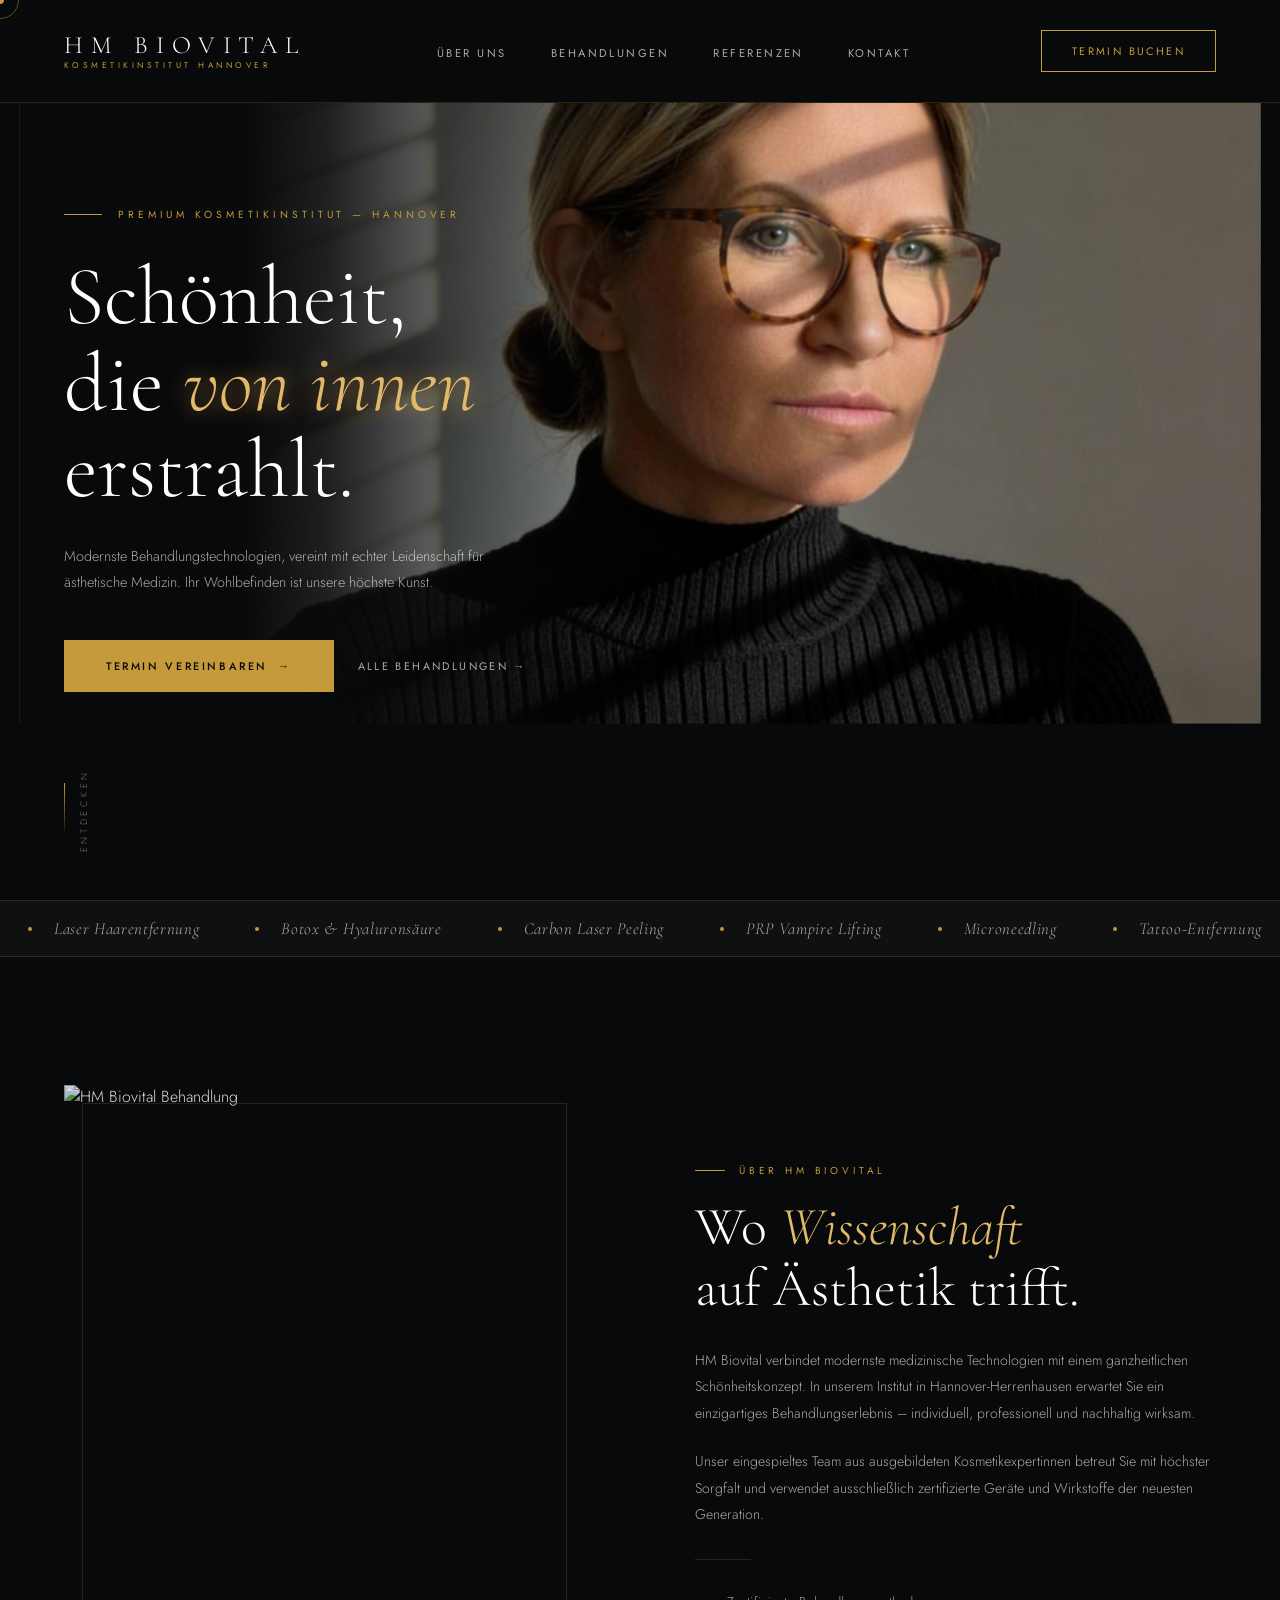
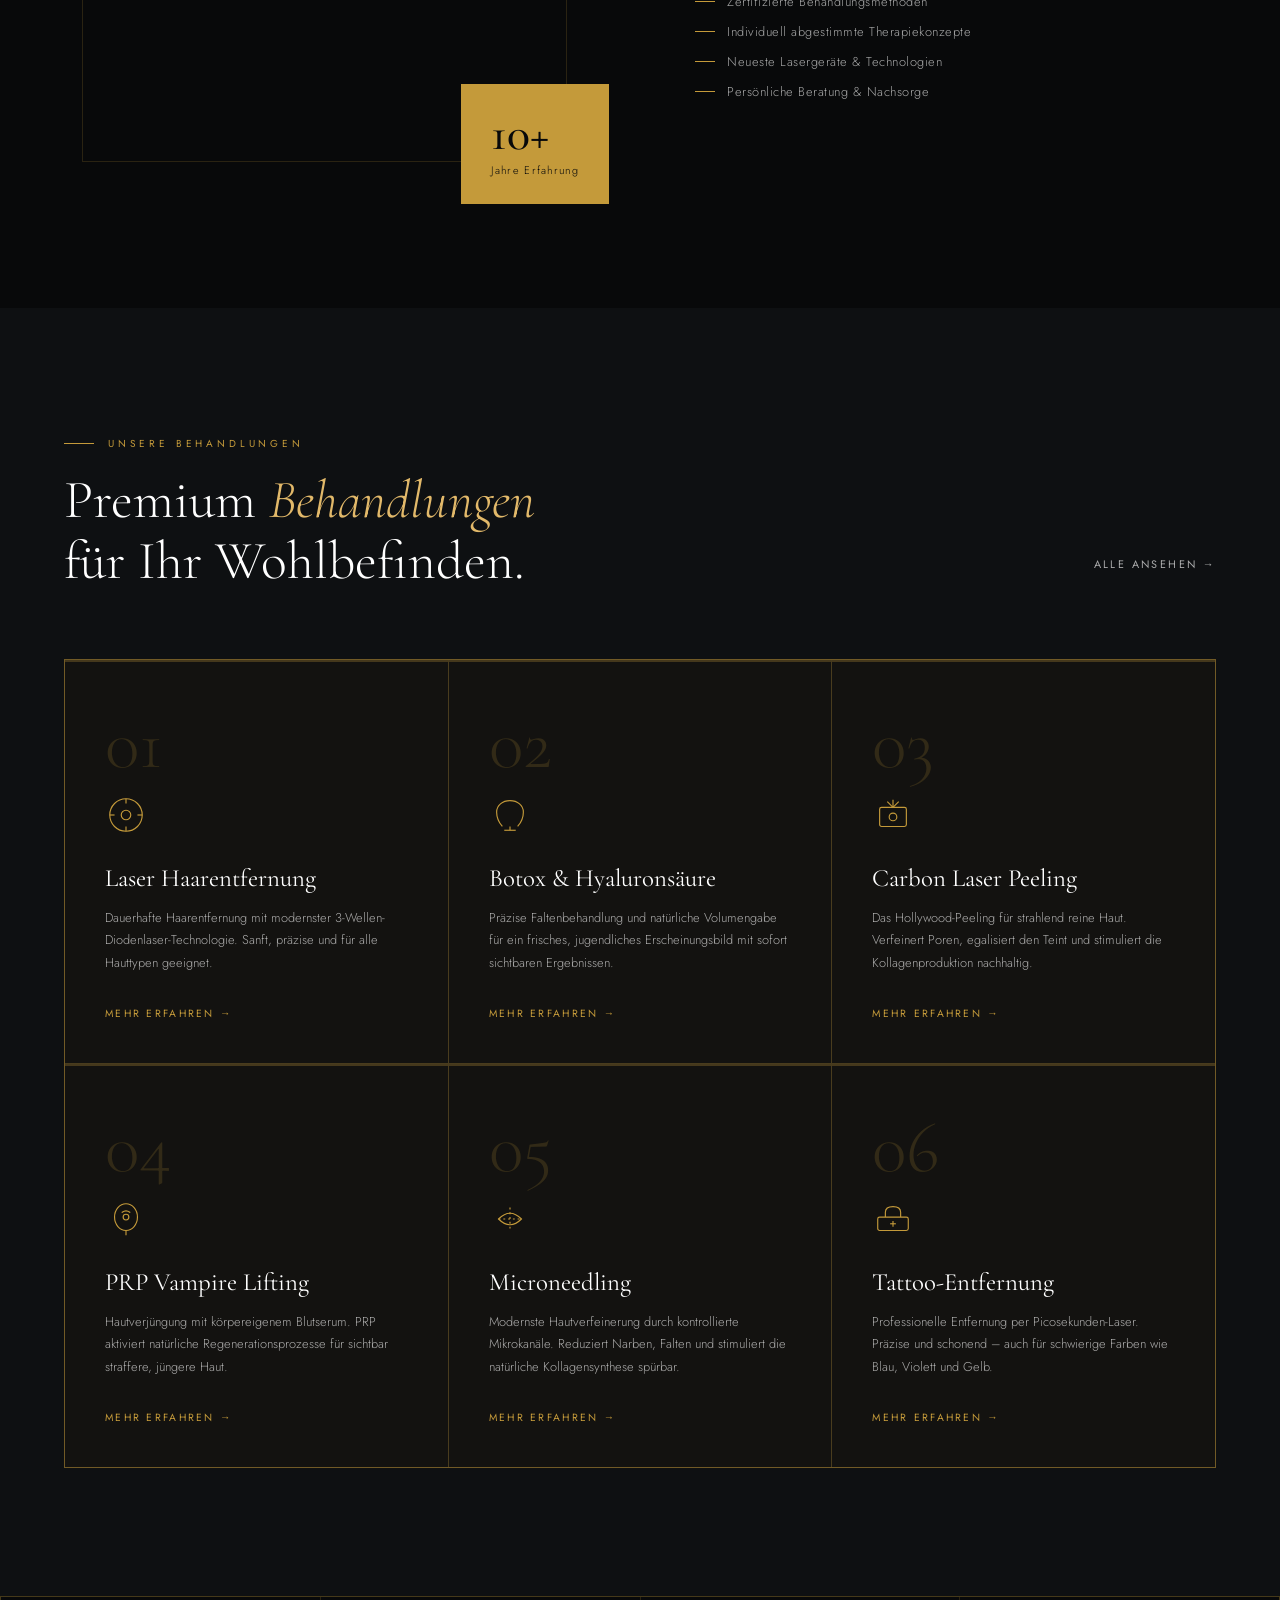
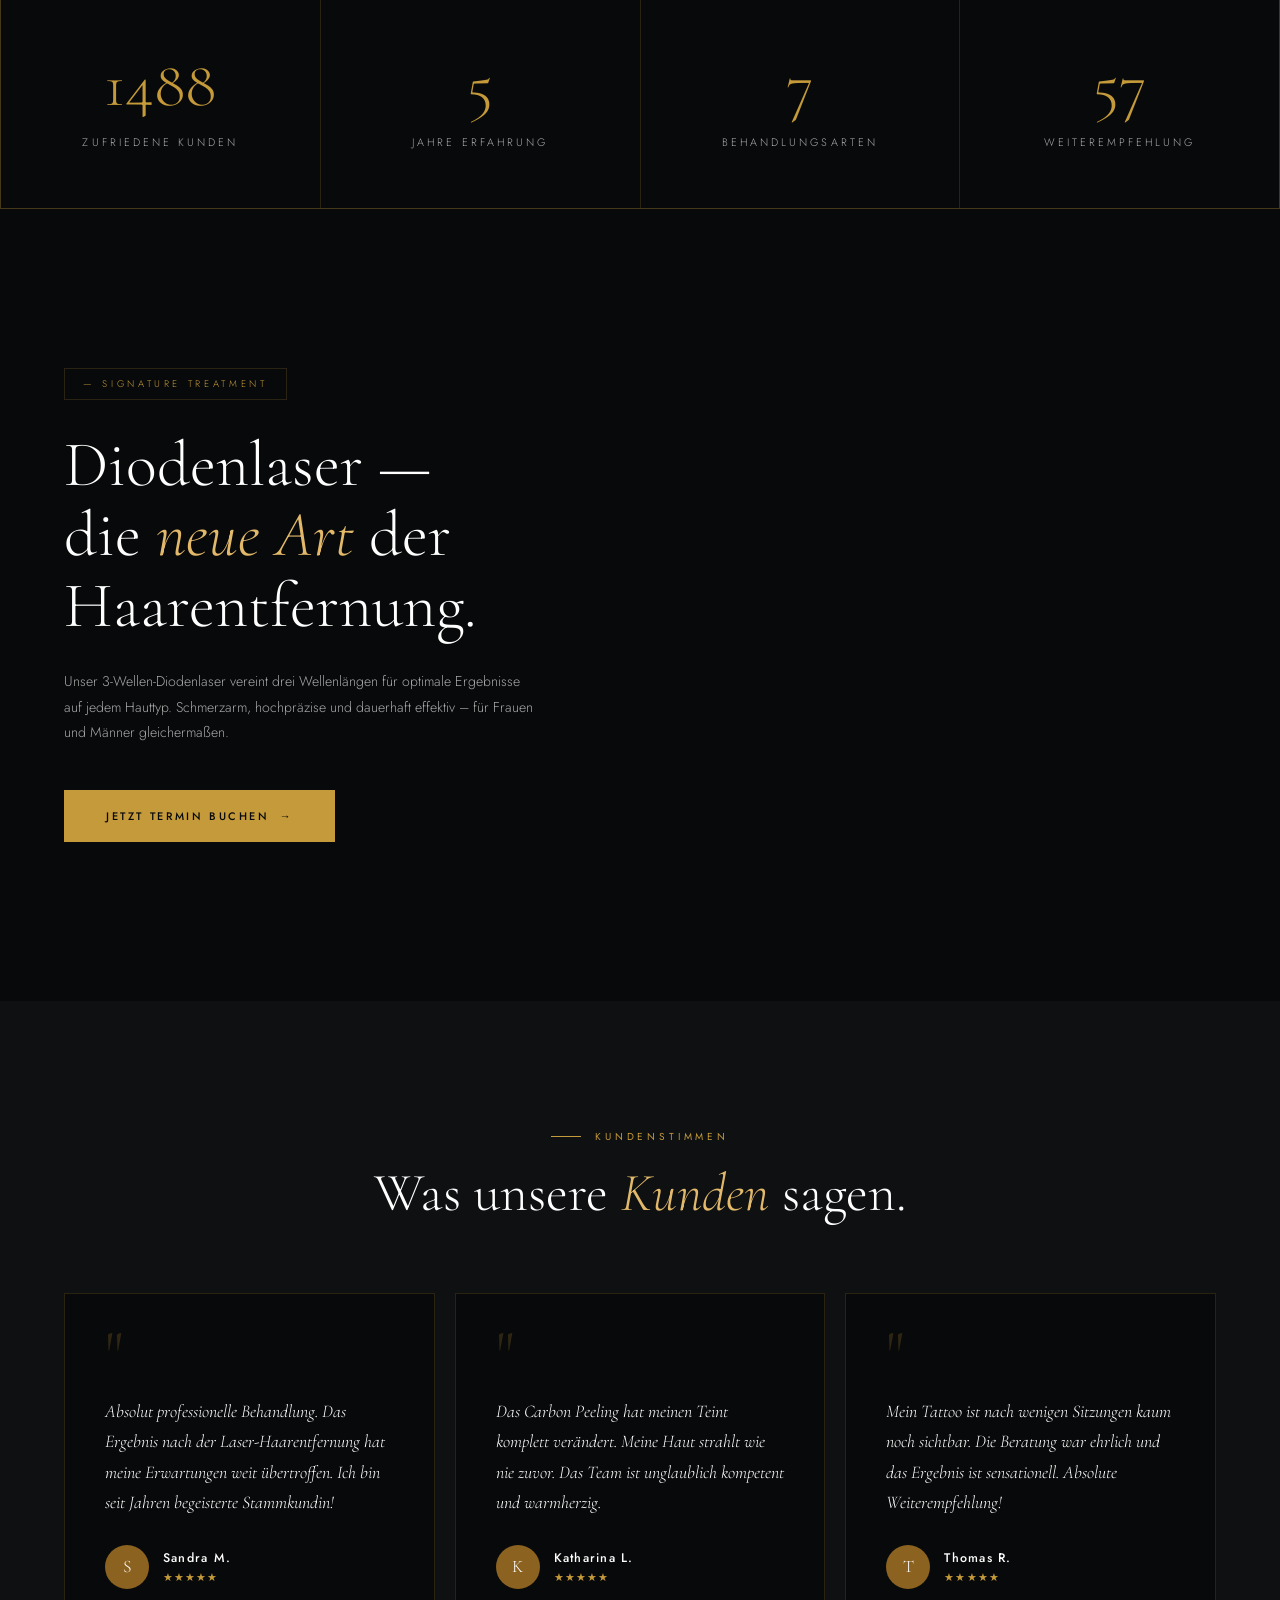
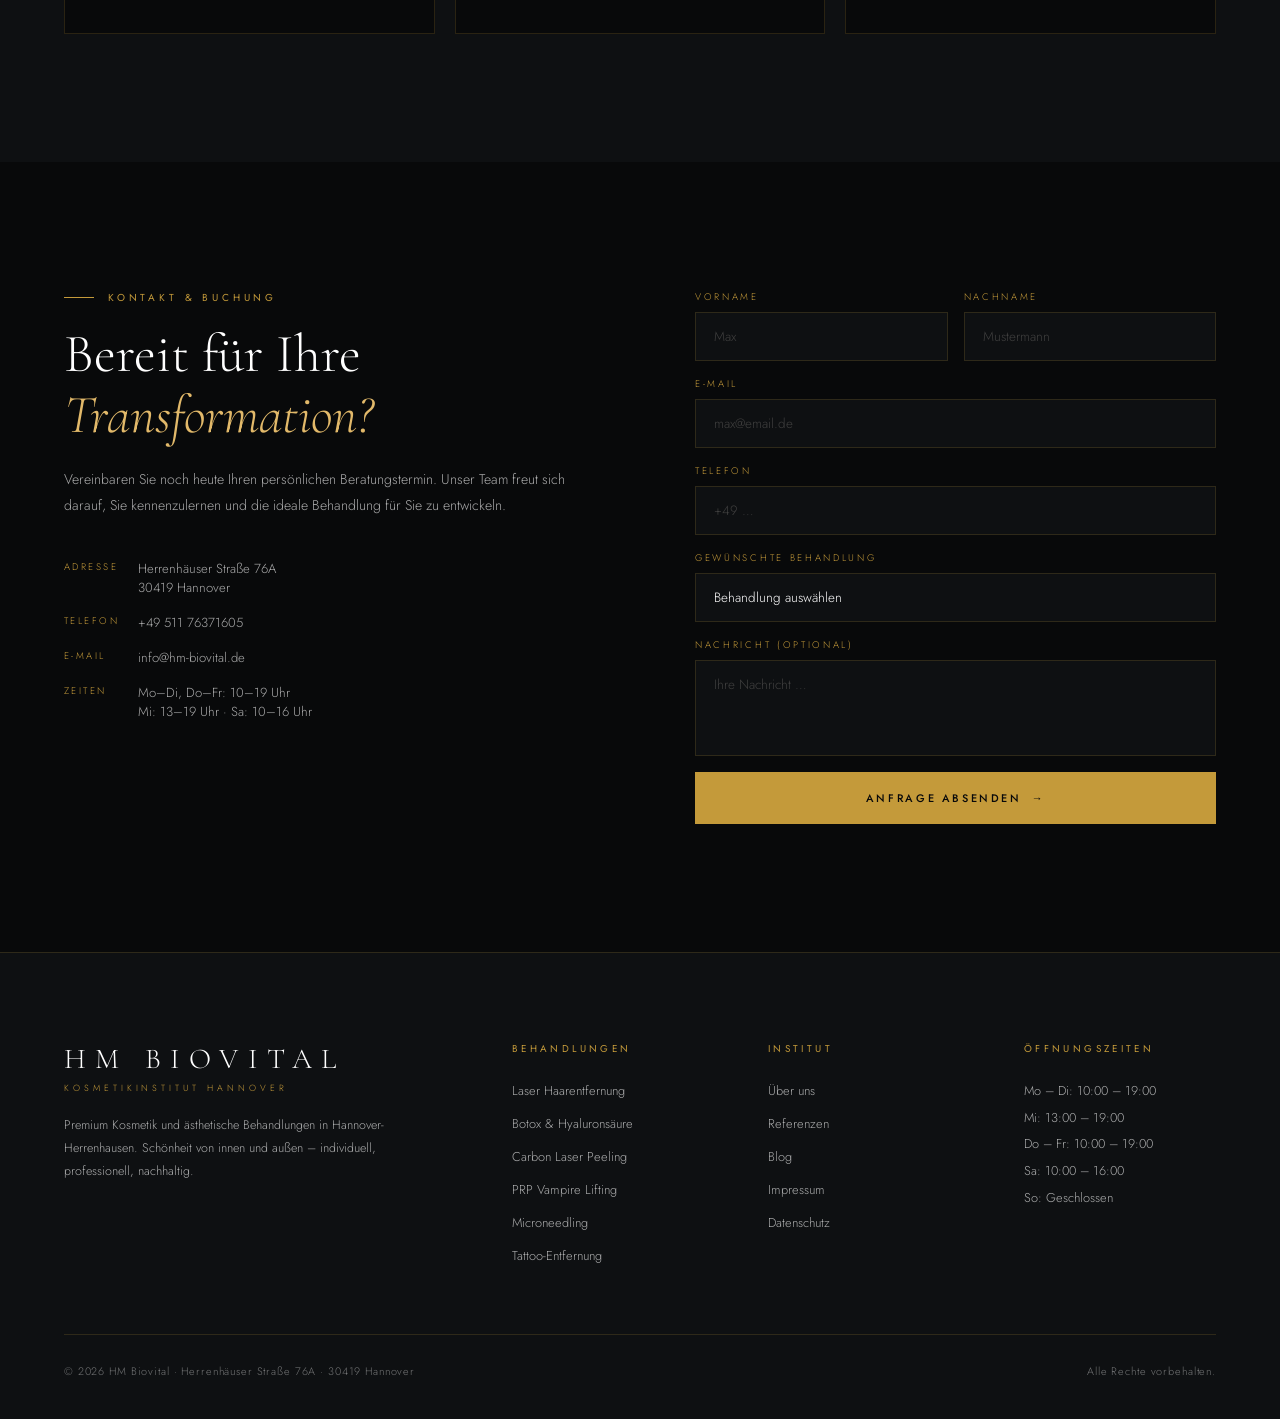
==== commit faed8c73: "Formular auf Web3Forms umgestellt Kontaktformular von Formspree auf Web3Forms migriert. AJAX-Übermit" ====
--- a/index.html
+++ b/index.html
@@ -1143,28 +1143,31 @@
       </div>
     </div>
 
-    <div class="form rv d2">
+    <form class="form rv d2" id="contact-form">
+      <input type="hidden" name="access_key" value="040223b8-55b9-4345-90ff-699d5906885b">
+      <input type="hidden" name="subject" value="Neue Terminanfrage – HM BIOVITAL">
+      <input type="hidden" name="from_name" value="HM BIOVITAL Website">
       <div class="form-row">
         <div class="fg">
           <label>Vorname</label>
-          <input type="text" placeholder="Max">
+          <input type="text" name="vorname" placeholder="Max" required>
         </div>
         <div class="fg">
           <label>Nachname</label>
-          <input type="text" placeholder="Mustermann">
+          <input type="text" name="nachname" placeholder="Mustermann" required>
         </div>
       </div>
       <div class="fg">
         <label>E-Mail</label>
-        <input type="email" placeholder="max@email.de">
+        <input type="email" name="email" placeholder="max@email.de" required>
       </div>
       <div class="fg">
         <label>Telefon</label>
-        <input type="tel" placeholder="+49 …">
+        <input type="tel" name="telefon" placeholder="+49 …">
       </div>
       <div class="fg">
         <label>Gewünschte Behandlung</label>
-        <select>
+        <select name="behandlung" required>
           <option value="" disabled selected>Behandlung auswählen</option>
           <option>Laser Haarentfernung</option>
           <option>Botox &amp; Hyaluronsäure</option>
@@ -1179,13 +1182,14 @@
       </div>
       <div class="fg">
         <label>Nachricht (optional)</label>
-        <textarea placeholder="Ihre Nachricht …"></textarea>
-      </div>
-      <button type="button" class="btn-pri form-btn">
-        <span>Anfrage absenden</span>
-        <span>→</span>
+        <textarea name="nachricht" placeholder="Ihre Nachricht …"></textarea>
+      </div>
+      <button type="submit" class="btn-pri form-btn" id="form-btn">
+        <span id="form-btn-text">Anfrage absenden</span>
+        <span id="form-btn-arrow">→</span>
       </button>
-    </div>
+      <p id="form-msg" style="display:none; text-align:center; font-size:.8rem; letter-spacing:.06em; margin-top:8px;"></p>
+    </form>
 
   </div>
 </section>
@@ -1346,6 +1350,41 @@
     }
   }, { passive: true });
 
+  /* ── CONTACT FORM (Web3Forms) ───────────────────────────── */
+  var contactForm = document.getElementById('contact-form');
+  if (contactForm) {
+    contactForm.addEventListener('submit', function(e) {
+      e.preventDefault();
+      var btn = document.getElementById('form-btn');
+      var txt = document.getElementById('form-btn-text');
+      var msg = document.getElementById('form-msg');
+      btn.disabled = true;
+      txt.textContent = 'Wird gesendet …';
+      var data = new FormData(contactForm);
+      fetch('https://api.web3forms.com/submit', { method: 'POST', body: data })
+        .then(function(res) { return res.json(); })
+        .then(function(json) {
+          if (json.success) {
+            msg.style.color = 'var(--gold)';
+            msg.textContent = 'Vielen Dank! Wir melden uns in Kürze bei Ihnen.';
+            msg.style.display = 'block';
+            contactForm.reset();
+          } else {
+            throw new Error(json.message);
+          }
+        })
+        .catch(function() {
+          msg.style.color = '#e07070';
+          msg.textContent = 'Etwas ist schiefgelaufen. Bitte versuchen Sie es erneut.';
+          msg.style.display = 'block';
+        })
+        .finally(function() {
+          txt.textContent = 'Anfrage absenden';
+          btn.disabled = false;
+        });
+    });
+  }
+
 })();
 </script>
 </body>
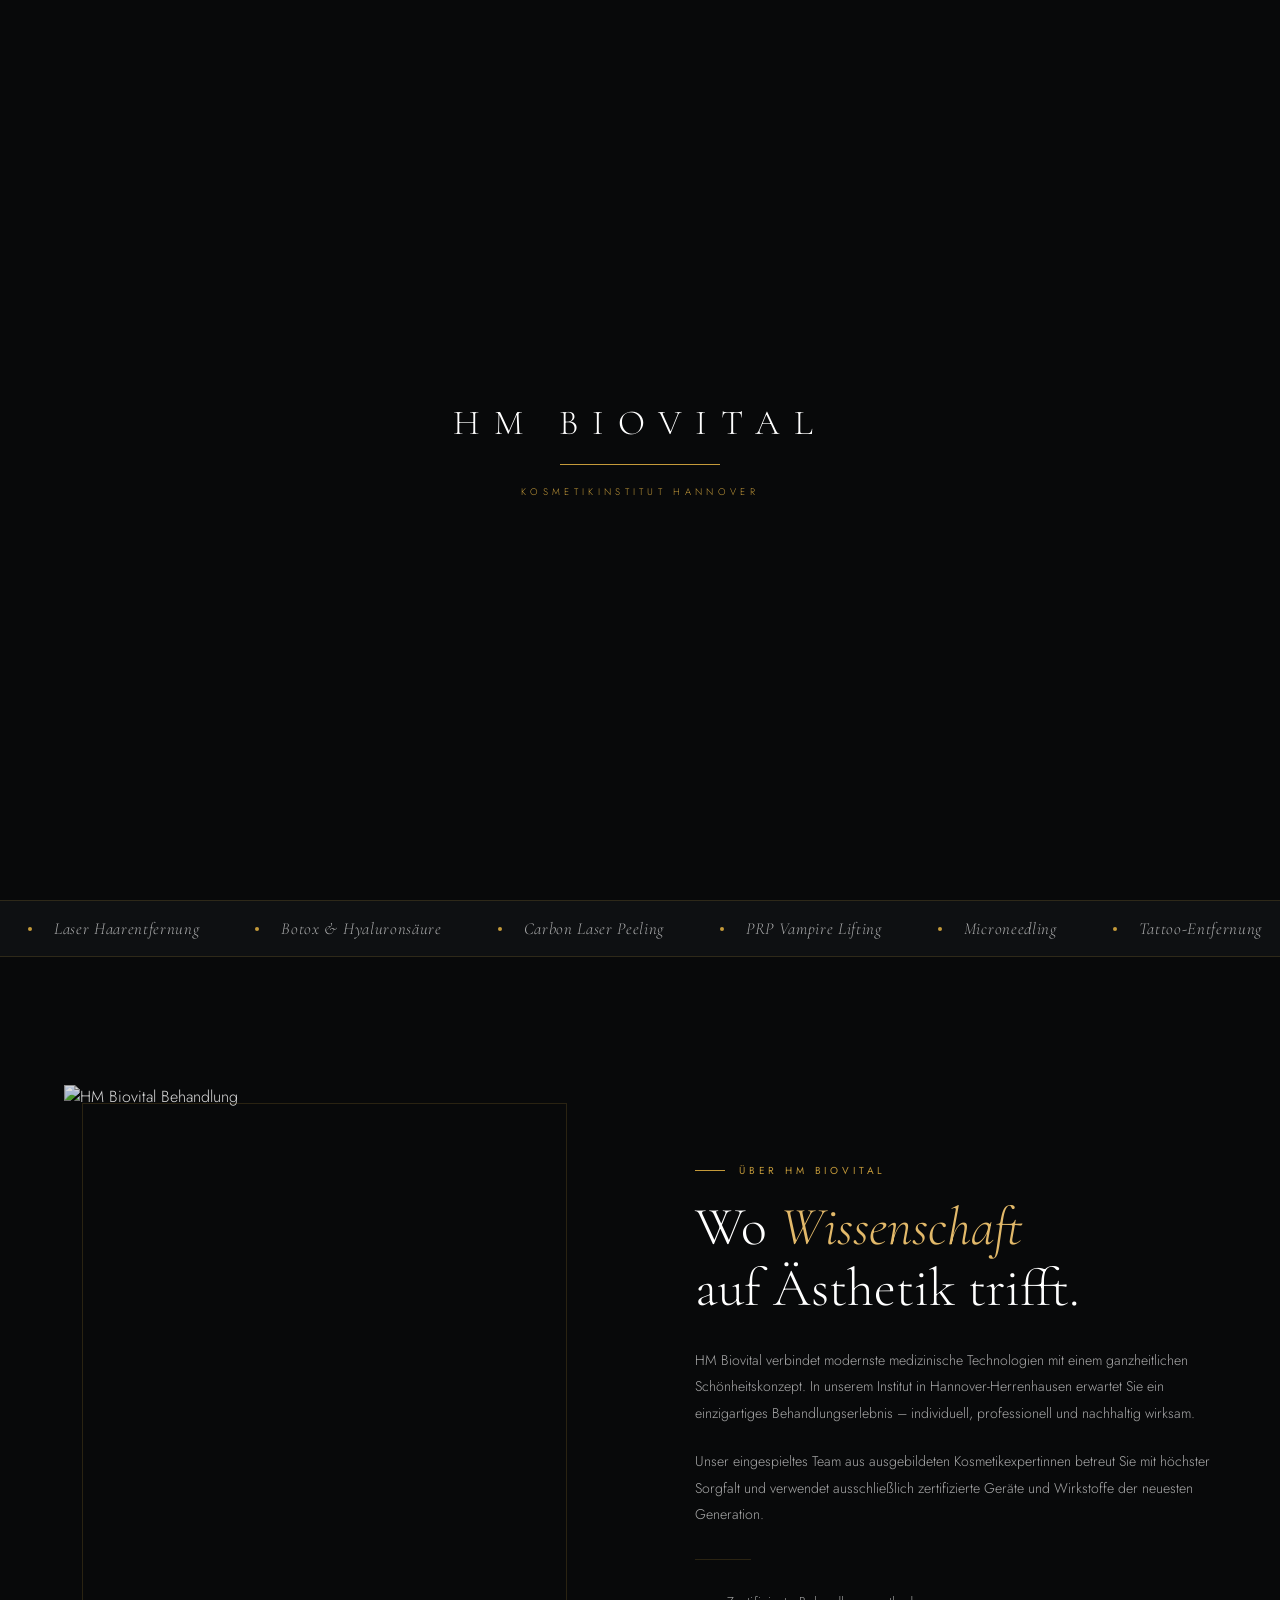
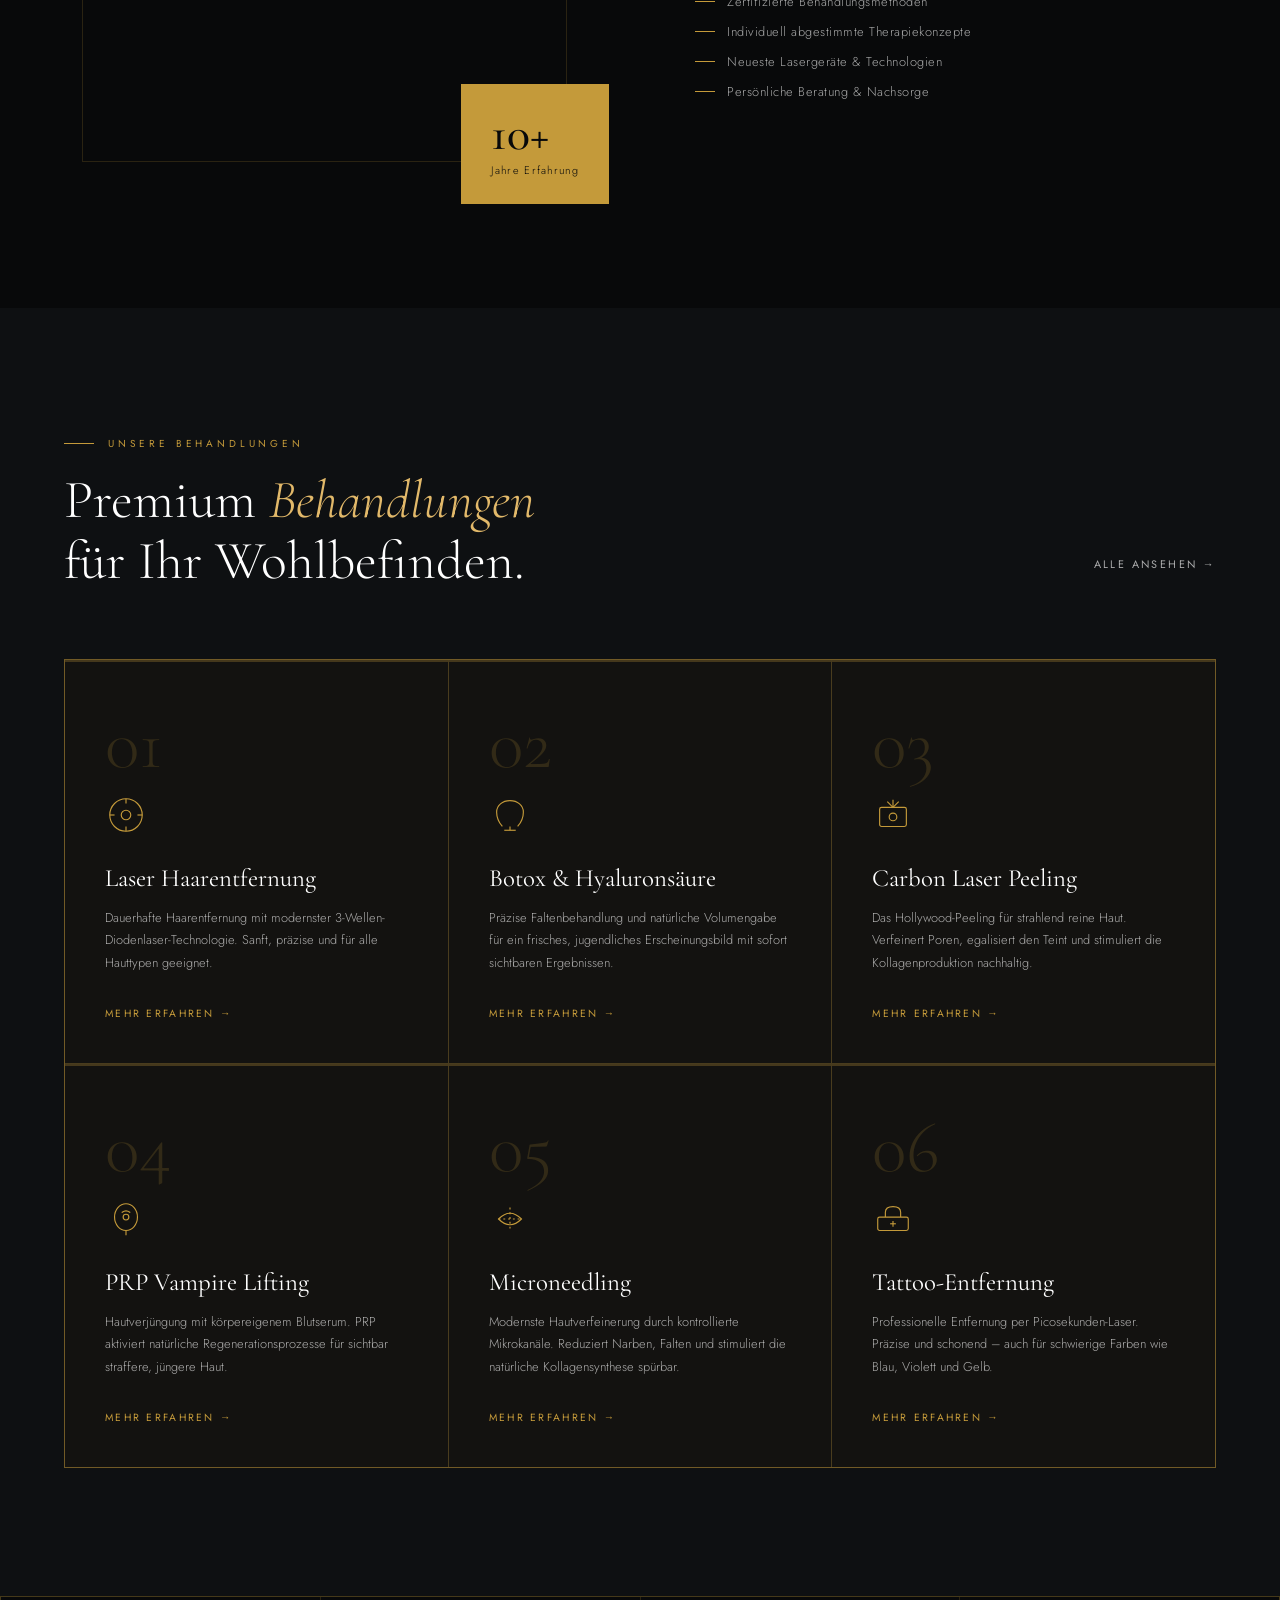
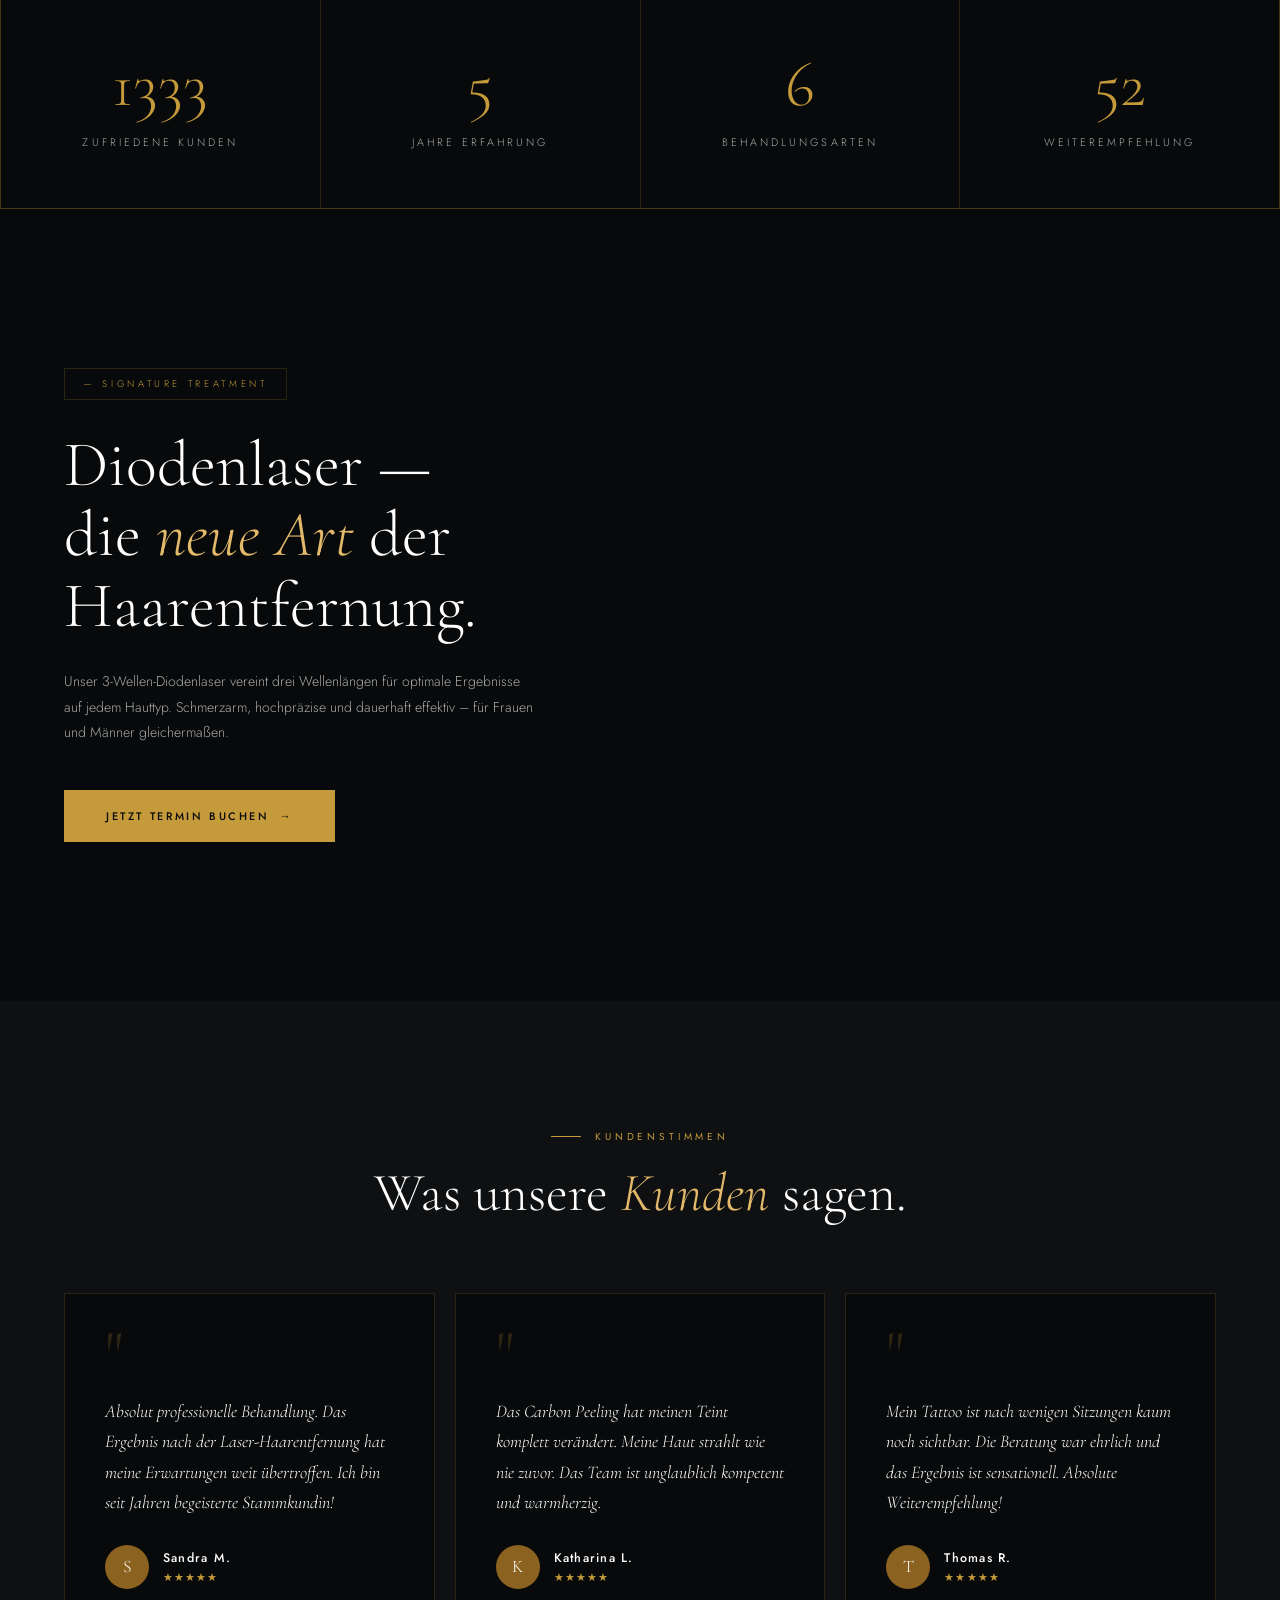
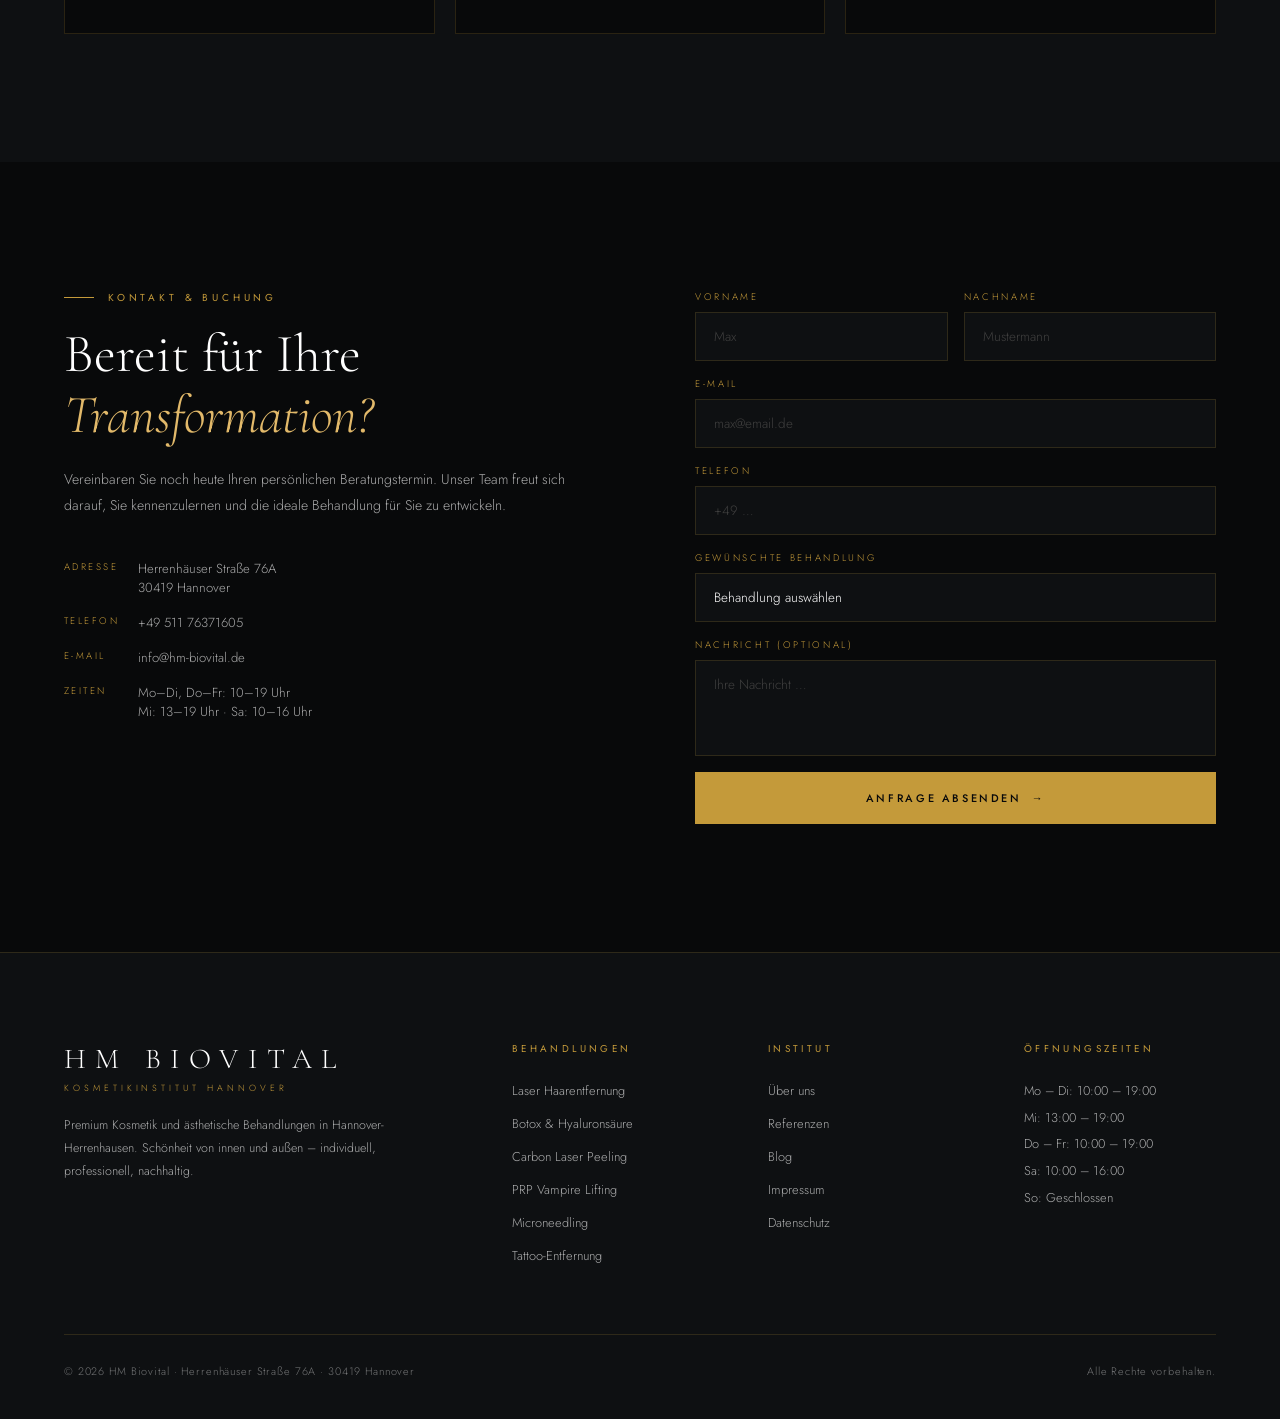
==== commit 03e1674f: "Meta Pixel (PageView) in index.html eingebaut Co-Authored-By: Claude Sonnet 4.6 <noreply@anthropic.c" ====
--- a/index.html
+++ b/index.html
@@ -28,6 +28,24 @@
   <meta name="twitter:title" content="HM BIOVITAL — Premium Kosmetikinstitut Hannover">
   <meta name="twitter:description" content="Ihr Premium Kosmetikinstitut in Hannover-Herrenhausen. Laser Haarentfernung, Botox, Carbon Peeling, PRP, Microneedling & Tattoo-Entfernung.">
   <meta name="twitter:image" content="https://www.hm-biovital.de/hero%20image.jpg">
+
+  <!-- Meta Pixel -->
+  <script>
+    !function(f,b,e,v,n,t,s)
+    {if(f.fbq)return;n=f.fbq=function(){n.callMethod?
+    n.callMethod.apply(n,arguments):n.queue.push(arguments)};
+    if(!f._fbq)f._fbq=n;n.push=n;n.loaded=!0;n.version='2.0';
+    n.queue=[];t=b.createElement(e);t.async=!0;
+    t.src=v;s=b.getElementsByTagName(e)[0];
+    s.parentNode.insertBefore(t,s)}(window, document,'script',
+    'https://connect.facebook.net/en_US/fbevents.js');
+    fbq('init', '186671389072607');
+    fbq('track', 'PageView');
+  </script>
+  <noscript><img height="1" width="1" style="display:none"
+    src="https://www.facebook.com/tr?id=186671389072607&ev=PageView&noscript=1"
+  /></noscript>
+  <!-- End Meta Pixel -->
 
   <link rel="preconnect" href="https://fonts.googleapis.com">
   <link rel="preconnect" href="https://fonts.gstatic.com" crossorigin>
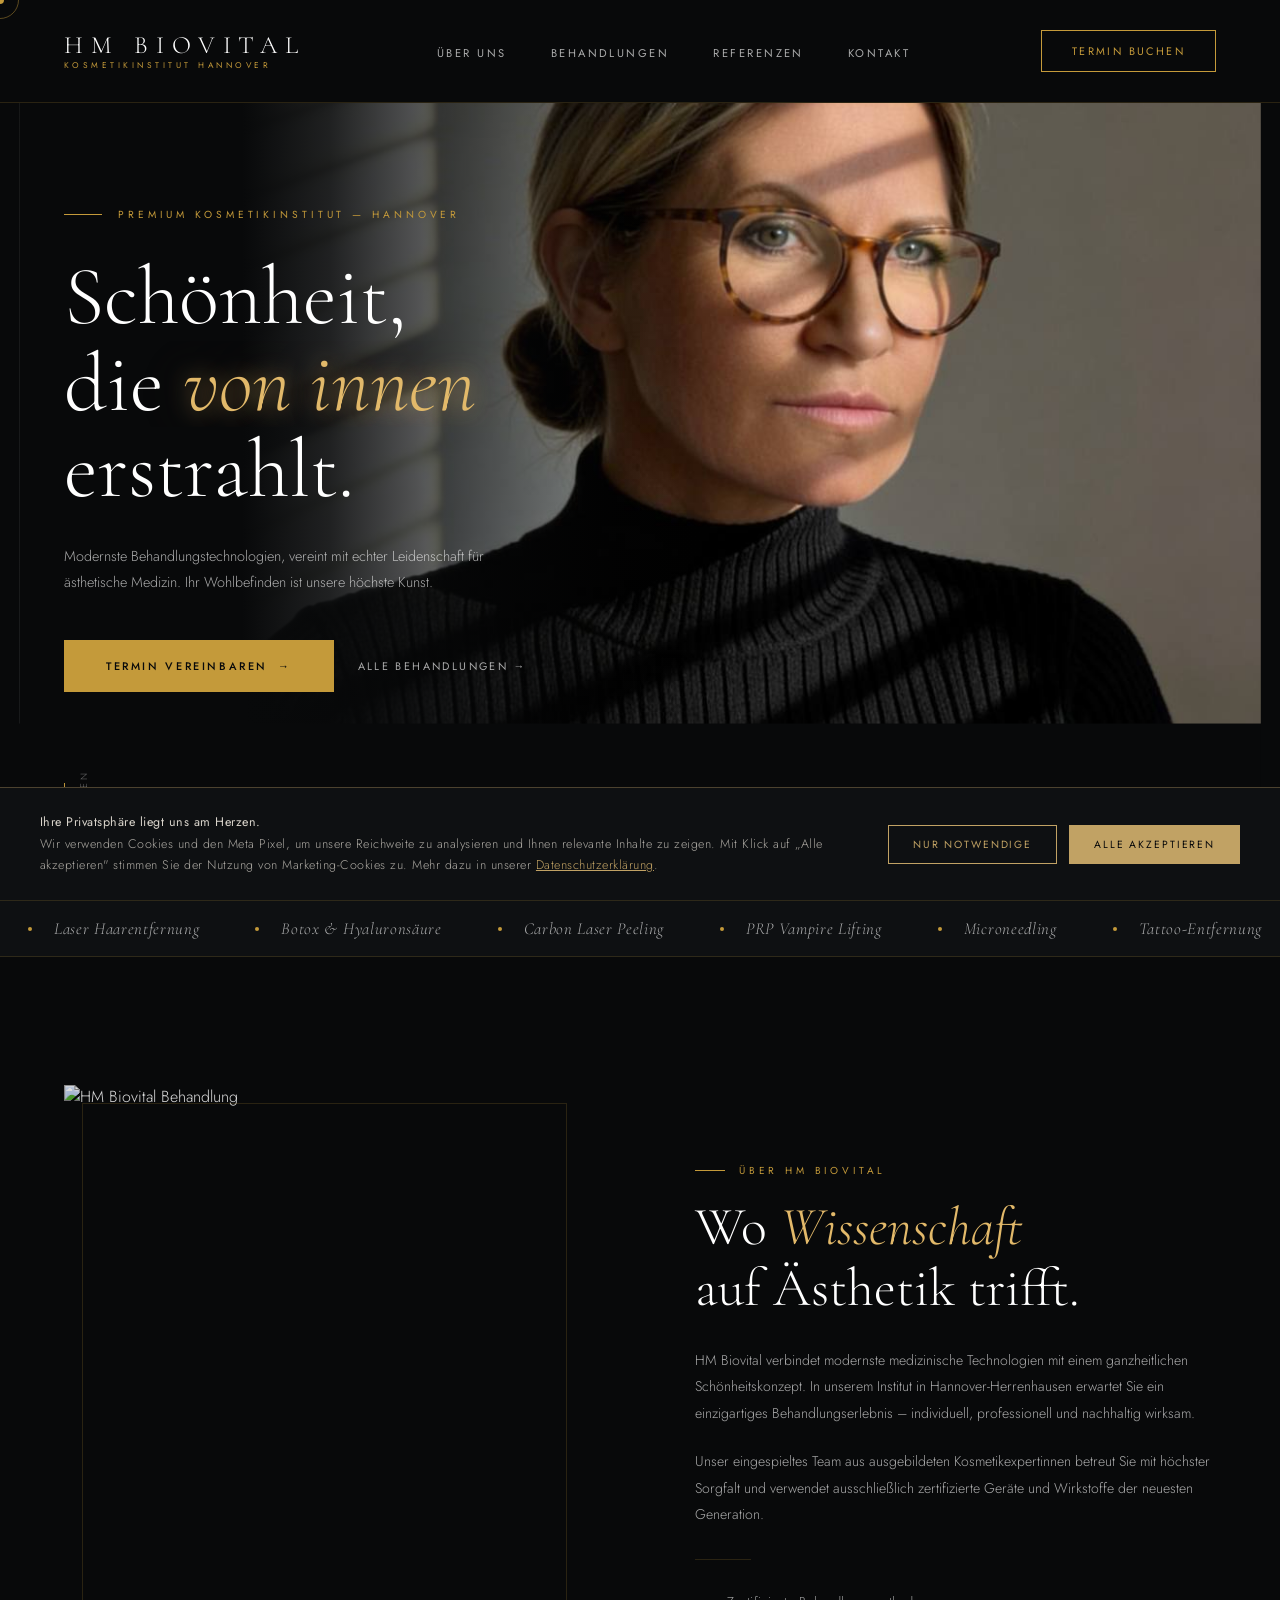
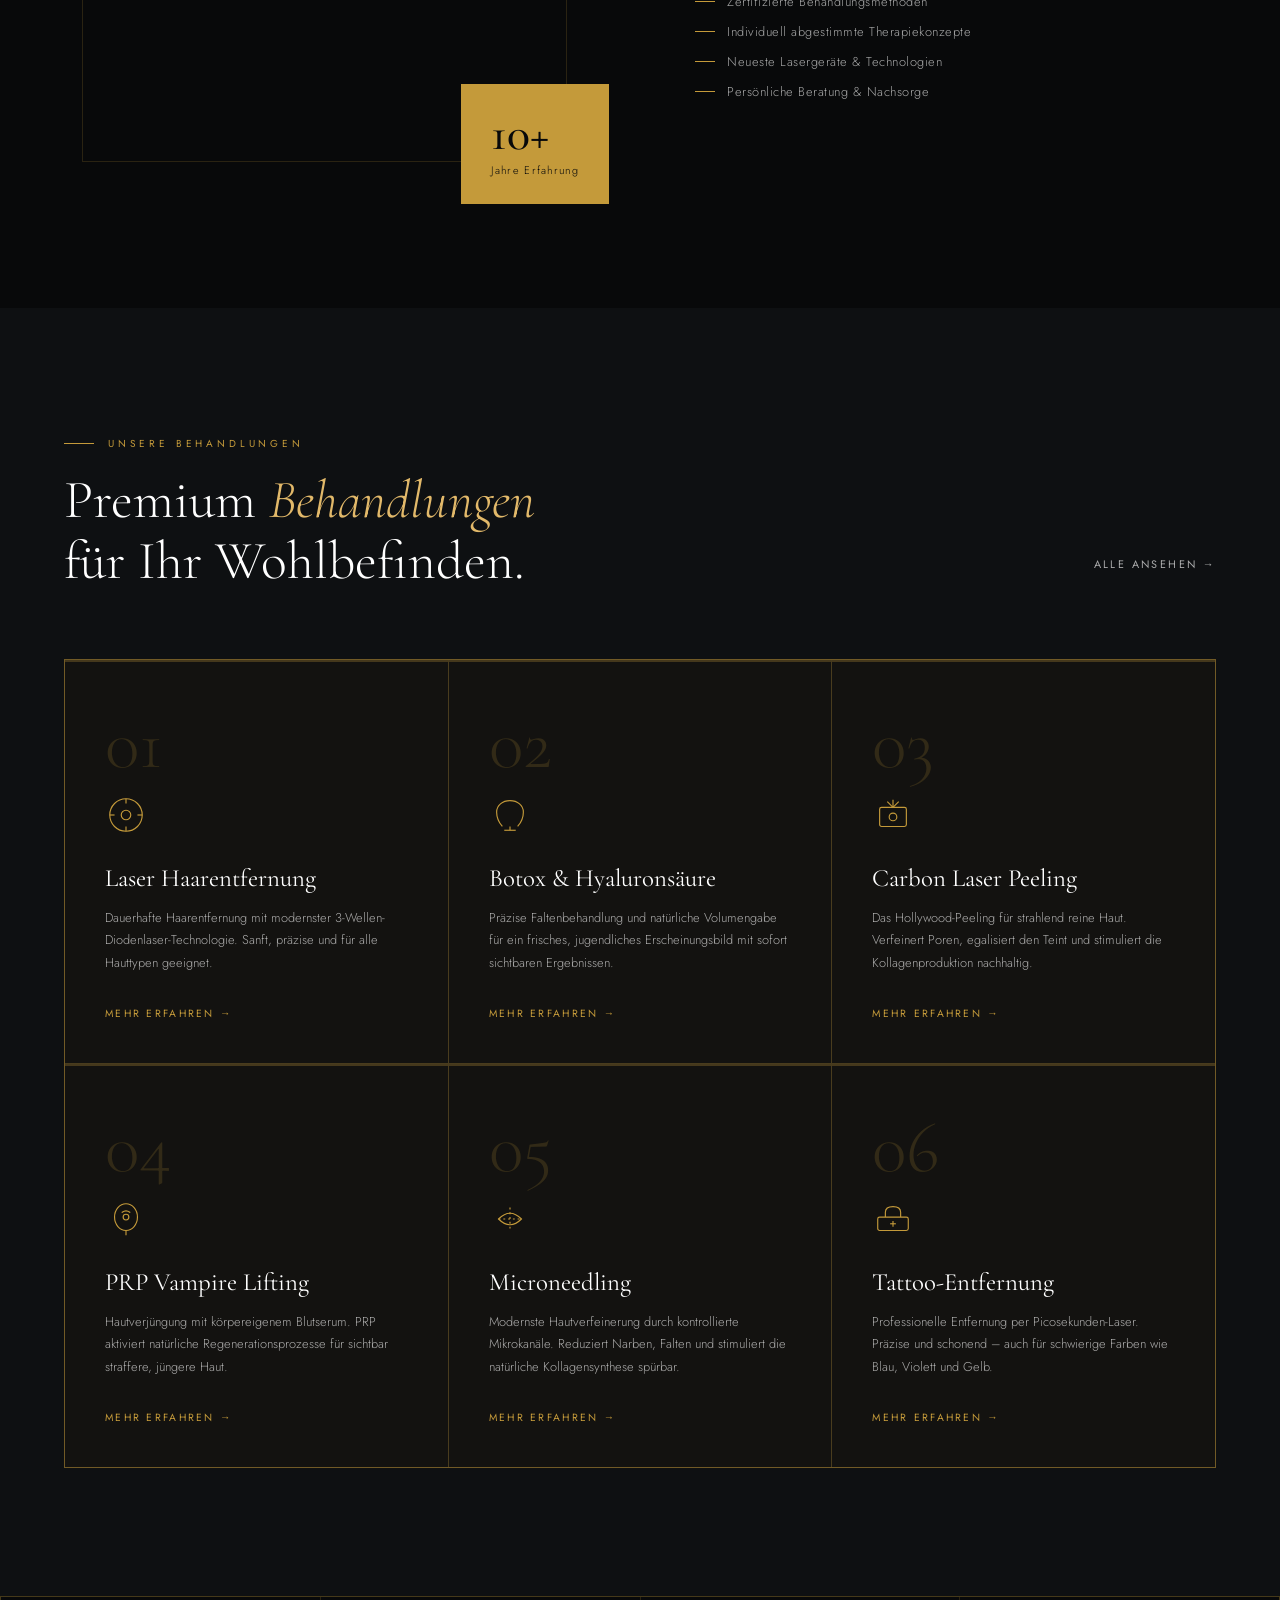
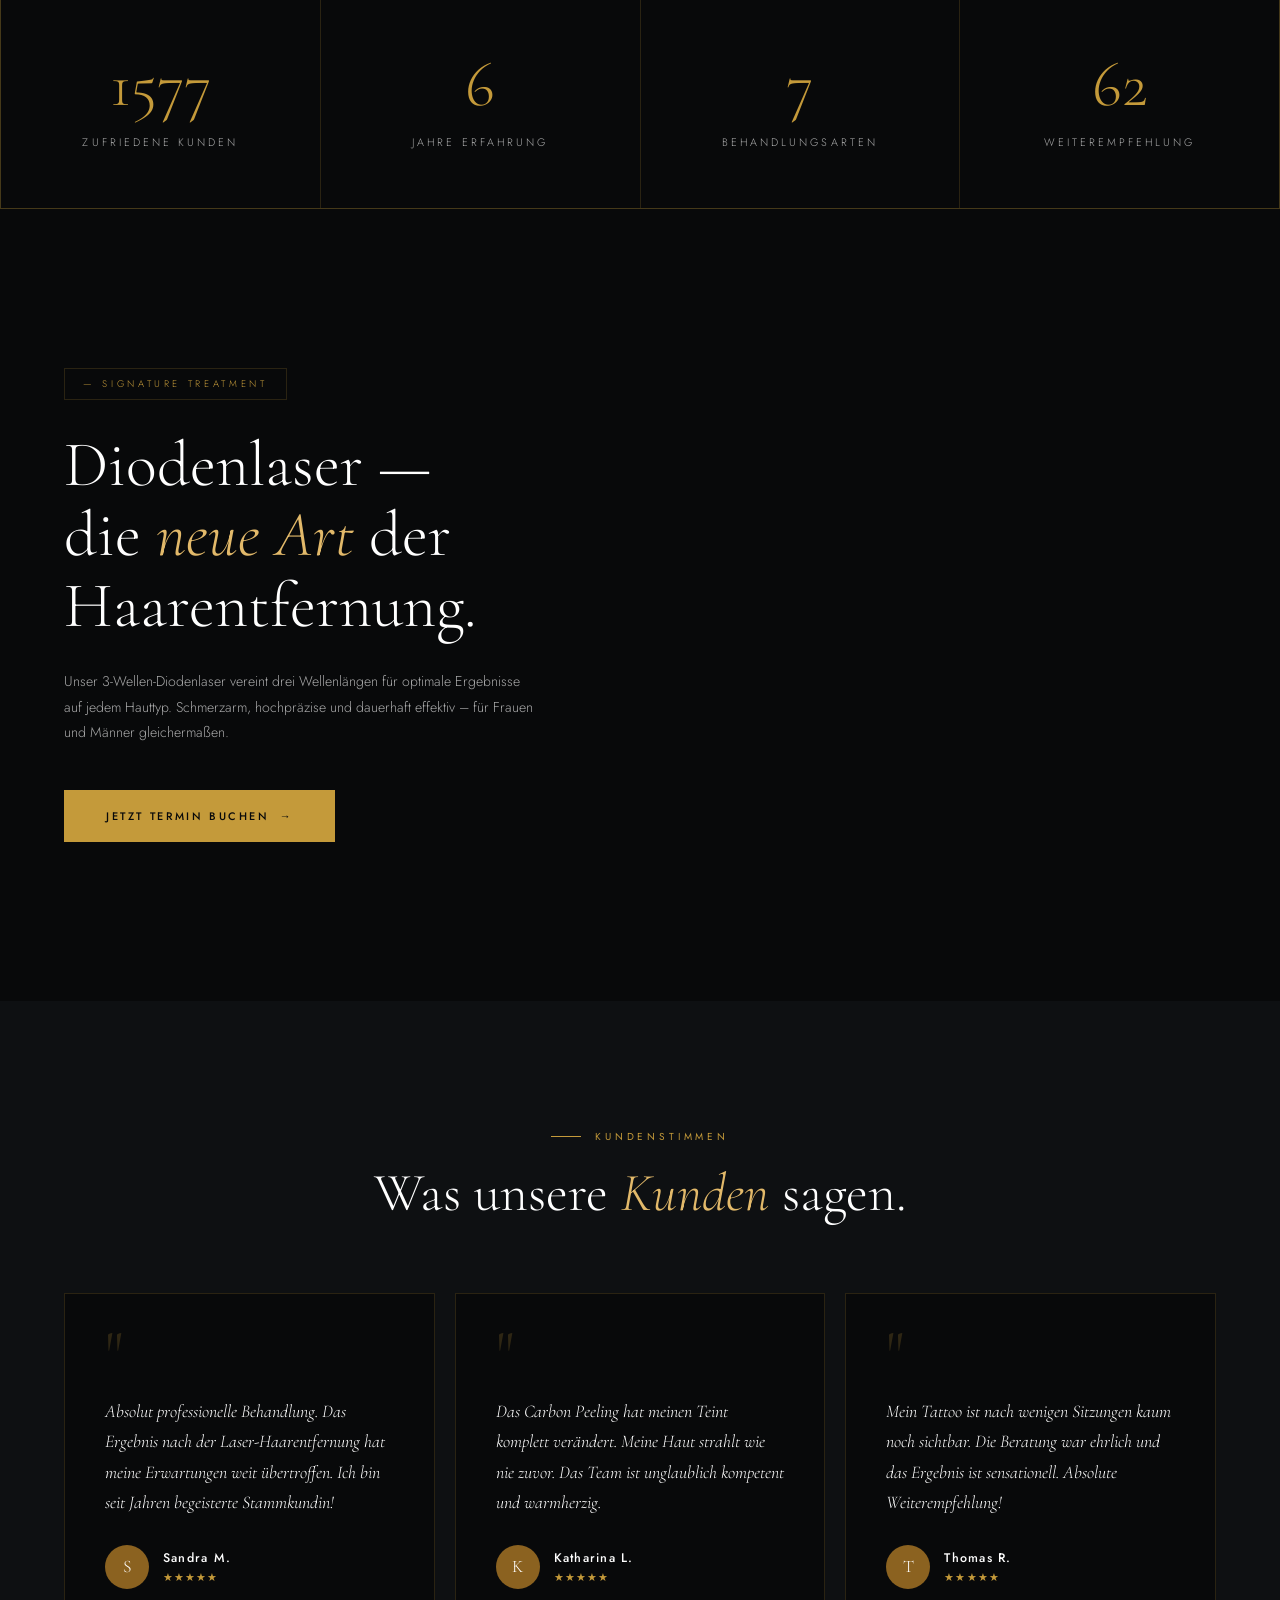
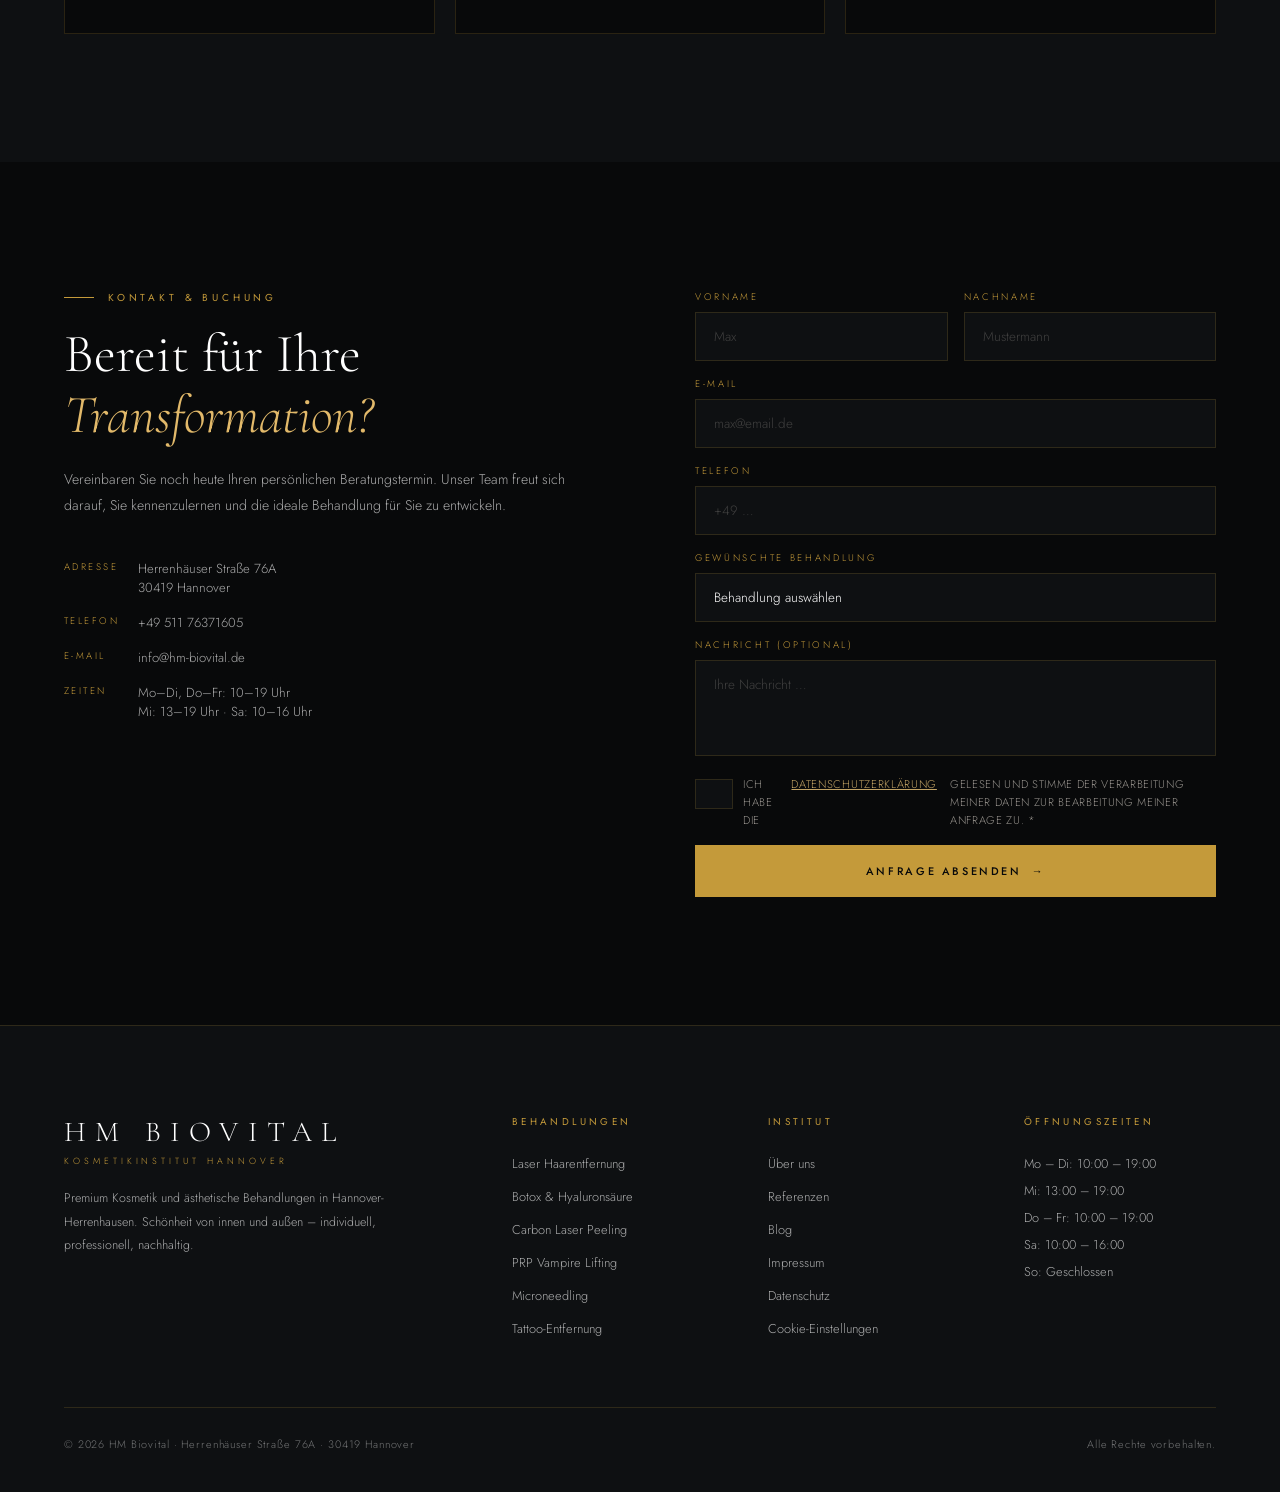
==== commit 8793218a: "DSGVO-Update: Google Fonts lokal, Cookie Banner, DSE erweitert - Google Fonts (Cormorant Garamond + " ====
--- a/index.html
+++ b/index.html
@@ -29,27 +29,8 @@
   <meta name="twitter:description" content="Ihr Premium Kosmetikinstitut in Hannover-Herrenhausen. Laser Haarentfernung, Botox, Carbon Peeling, PRP, Microneedling & Tattoo-Entfernung.">
   <meta name="twitter:image" content="https://www.hm-biovital.de/hero%20image.jpg">
 
-  <!-- Meta Pixel -->
-  <script>
-    !function(f,b,e,v,n,t,s)
-    {if(f.fbq)return;n=f.fbq=function(){n.callMethod?
-    n.callMethod.apply(n,arguments):n.queue.push(arguments)};
-    if(!f._fbq)f._fbq=n;n.push=n;n.loaded=!0;n.version='2.0';
-    n.queue=[];t=b.createElement(e);t.async=!0;
-    t.src=v;s=b.getElementsByTagName(e)[0];
-    s.parentNode.insertBefore(t,s)}(window, document,'script',
-    'https://connect.facebook.net/en_US/fbevents.js');
-    fbq('init', '186671389072607');
-    fbq('track', 'PageView');
-  </script>
-  <noscript><img height="1" width="1" style="display:none"
-    src="https://www.facebook.com/tr?id=186671389072607&ev=PageView&noscript=1"
-  /></noscript>
-  <!-- End Meta Pixel -->
-
-  <link rel="preconnect" href="https://fonts.googleapis.com">
-  <link rel="preconnect" href="https://fonts.gstatic.com" crossorigin>
-  <link href="https://fonts.googleapis.com/css2?family=Cormorant+Garamond:ital,wght@0,300;0,400;0,500;0,600;1,300;1,400;1,500&family=Jost:wght@200;300;400;500&display=swap" rel="stylesheet">
+  <!-- Google Fonts: lokal eingebunden, kein Verbindungsaufbau zu Google-Servern -->
+  <link rel="stylesheet" href="fonts/fonts.css">
   <style>
     /* ======================================================
        RESET & CSS VARIABLES
@@ -697,6 +678,49 @@
       footer { padding: 64px 24px 36px; }
       .ft-bottom { flex-direction: column; text-align: center; }
       .sig-bg { background-attachment: scroll; }
+    }
+
+    /* ── COOKIE BANNER ─────────────────────────────────────── */
+    #hm-cookie-banner {
+      display: none;
+      position: fixed; bottom: 0; left: 0; right: 0; z-index: 99999;
+      background: #0E1012;
+      border-top: 1px solid rgba(193,162,100,.35);
+      padding: 24px 40px;
+      flex-wrap: wrap; align-items: center; gap: 20px;
+      opacity: 0; transform: translateY(16px);
+      transition: opacity .4s ease, transform .4s ease;
+    }
+    #hm-cookie-banner.hm-cb--visible {
+      opacity: 1; transform: translateY(0);
+    }
+    .hm-cb__text {
+      flex: 1 1 320px;
+      font-family: 'Jost', sans-serif; font-size: .78rem;
+      letter-spacing: .04em; line-height: 1.7;
+      color: rgba(240,234,224,.7);
+    }
+    .hm-cb__text a { color: #C1A264; text-decoration: underline; }
+    .hm-cb__text strong { color: rgba(240,234,224,.9); font-weight: 400; }
+    .hm-cb__btns {
+      display: flex; gap: 12px; flex-shrink: 0; flex-wrap: wrap;
+    }
+    .hm-cb__btn {
+      font-family: 'Jost', sans-serif; font-size: .65rem;
+      letter-spacing: .18em; text-transform: uppercase;
+      padding: 11px 24px; border: 1px solid #C1A264;
+      cursor: pointer; transition: background .25s, color .25s;
+      background: transparent; color: #C1A264;
+    }
+    .hm-cb__btn--accept {
+      background: #C1A264; color: #08090A;
+    }
+    .hm-cb__btn--accept:hover { background: #d4b47a; border-color: #d4b47a; }
+    .hm-cb__btn--decline:hover { background: rgba(193,162,100,.12); }
+    @media (max-width: 600px) {
+      #hm-cookie-banner { padding: 20px 24px; }
+      .hm-cb__btns { width: 100%; }
+      .hm-cb__btn { flex: 1; text-align: center; }
     }
   </style>
 
@@ -1202,6 +1226,12 @@
         <label>Nachricht (optional)</label>
         <textarea name="nachricht" placeholder="Ihre Nachricht …"></textarea>
       </div>
+      <div class="fg" style="margin-top:4px;">
+        <label style="display:flex;align-items:flex-start;gap:10px;cursor:pointer;font-size:.7rem;letter-spacing:.06em;color:rgba(240,234,224,.6);line-height:1.6;font-family:'Jost',sans-serif;">
+          <input type="checkbox" name="datenschutz" required style="flex-shrink:0;margin-top:3px;accent-color:#C1A264;width:14px;height:14px;">
+          Ich habe die <a href="impressum.html#datenschutz" target="_blank" style="color:#C1A264;text-decoration:underline;margin:0 3px;">Datenschutzerklärung</a> gelesen und stimme der Verarbeitung meiner Daten zur Bearbeitung meiner Anfrage zu. *
+        </label>
+      </div>
       <button type="submit" class="btn-pri form-btn" id="form-btn">
         <span id="form-btn-text">Anfrage absenden</span>
         <span id="form-btn-arrow">→</span>
@@ -1241,6 +1271,7 @@
         <li><a href="#">Blog</a></li>
         <li><a href="impressum.html#impressum">Impressum</a></li>
         <li><a href="impressum.html#datenschutz">Datenschutz</a></li>
+        <li><a href="#" id="hm-cookie-settings">Cookie-Einstellungen</a></li>
       </ul>
     </div>
     <div>
@@ -1259,6 +1290,20 @@
     <span class="ft-copy">Alle Rechte vorbehalten.</span>
   </div>
 </footer>
+
+<!-- ══════════════════════════════════════
+     COOKIE BANNER
+════════════════════════════════════════ -->
+<div id="hm-cookie-banner" role="dialog" aria-label="Cookie-Einstellungen">
+  <p class="hm-cb__text">
+    <strong>Ihre Privatsphäre liegt uns am Herzen.</strong><br>
+    Wir verwenden Cookies und den Meta Pixel, um unsere Reichweite zu analysieren und Ihnen relevante Inhalte zu zeigen. Mit Klick auf „Alle akzeptieren" stimmen Sie der Nutzung von Marketing-Cookies zu. Mehr dazu in unserer <a href="impressum.html#datenschutz">Datenschutzerklärung</a>.
+  </p>
+  <div class="hm-cb__btns">
+    <button id="hm-cookie-decline" class="hm-cb__btn hm-cb__btn--decline">Nur notwendige</button>
+    <button id="hm-cookie-accept" class="hm-cb__btn hm-cb__btn--accept">Alle akzeptieren</button>
+  </div>
+</div>
 
 <!-- ══════════════════════════════════════
      JAVASCRIPT
@@ -1405,5 +1450,6 @@
 
 })();
 </script>
+<script src="cookie-consent.js"></script>
 </body>
 </html>
--- a/fonts/fonts.css
+++ b/fonts/fonts.css
@@ -0,0 +1,423 @@
+/* cyrillic-ext */
+@font-face {
+  font-family: 'Cormorant Garamond';
+  font-style: italic;
+  font-weight: 300;
+  font-display: swap;
+  src: url(co3ZmX5slCNuHLi8bLeY9MK7whWMhyjYrEtFmSq17w.woff2) format('woff2');
+  unicode-range: U+0460-052F, U+1C80-1C8A, U+20B4, U+2DE0-2DFF, U+A640-A69F, U+FE2E-FE2F;
+}
+/* cyrillic */
+@font-face {
+  font-family: 'Cormorant Garamond';
+  font-style: italic;
+  font-weight: 300;
+  font-display: swap;
+  src: url(co3ZmX5slCNuHLi8bLeY9MK7whWMhyjYrEtMmSq17w.woff2) format('woff2');
+  unicode-range: U+0301, U+0400-045F, U+0490-0491, U+04B0-04B1, U+2116;
+}
+/* vietnamese */
+@font-face {
+  font-family: 'Cormorant Garamond';
+  font-style: italic;
+  font-weight: 300;
+  font-display: swap;
+  src: url(co3ZmX5slCNuHLi8bLeY9MK7whWMhyjYrEtHmSq17w.woff2) format('woff2');
+  unicode-range: U+0102-0103, U+0110-0111, U+0128-0129, U+0168-0169, U+01A0-01A1, U+01AF-01B0, U+0300-0301, U+0303-0304, U+0308-0309, U+0323, U+0329, U+1EA0-1EF9, U+20AB;
+}
+/* latin-ext */
+@font-face {
+  font-family: 'Cormorant Garamond';
+  font-style: italic;
+  font-weight: 300;
+  font-display: swap;
+  src: url(co3ZmX5slCNuHLi8bLeY9MK7whWMhyjYrEtGmSq17w.woff2) format('woff2');
+  unicode-range: U+0100-02BA, U+02BD-02C5, U+02C7-02CC, U+02CE-02D7, U+02DD-02FF, U+0304, U+0308, U+0329, U+1D00-1DBF, U+1E00-1E9F, U+1EF2-1EFF, U+2020, U+20A0-20AB, U+20AD-20C0, U+2113, U+2C60-2C7F, U+A720-A7FF;
+}
+/* latin */
+@font-face {
+  font-family: 'Cormorant Garamond';
+  font-style: italic;
+  font-weight: 300;
+  font-display: swap;
+  src: url(co3ZmX5slCNuHLi8bLeY9MK7whWMhyjYrEtImSo.woff2) format('woff2');
+  unicode-range: U+0000-00FF, U+0131, U+0152-0153, U+02BB-02BC, U+02C6, U+02DA, U+02DC, U+0304, U+0308, U+0329, U+2000-206F, U+20AC, U+2122, U+2191, U+2193, U+2212, U+2215, U+FEFF, U+FFFD;
+}
+/* cyrillic-ext */
+@font-face {
+  font-family: 'Cormorant Garamond';
+  font-style: italic;
+  font-weight: 400;
+  font-display: swap;
+  src: url(co3ZmX5slCNuHLi8bLeY9MK7whWMhyjYrEtFmSq17w.woff2) format('woff2');
+  unicode-range: U+0460-052F, U+1C80-1C8A, U+20B4, U+2DE0-2DFF, U+A640-A69F, U+FE2E-FE2F;
+}
+/* cyrillic */
+@font-face {
+  font-family: 'Cormorant Garamond';
+  font-style: italic;
+  font-weight: 400;
+  font-display: swap;
+  src: url(co3ZmX5slCNuHLi8bLeY9MK7whWMhyjYrEtMmSq17w.woff2) format('woff2');
+  unicode-range: U+0301, U+0400-045F, U+0490-0491, U+04B0-04B1, U+2116;
+}
+/* vietnamese */
+@font-face {
+  font-family: 'Cormorant Garamond';
+  font-style: italic;
+  font-weight: 400;
+  font-display: swap;
+  src: url(co3ZmX5slCNuHLi8bLeY9MK7whWMhyjYrEtHmSq17w.woff2) format('woff2');
+  unicode-range: U+0102-0103, U+0110-0111, U+0128-0129, U+0168-0169, U+01A0-01A1, U+01AF-01B0, U+0300-0301, U+0303-0304, U+0308-0309, U+0323, U+0329, U+1EA0-1EF9, U+20AB;
+}
+/* latin-ext */
+@font-face {
+  font-family: 'Cormorant Garamond';
+  font-style: italic;
+  font-weight: 400;
+  font-display: swap;
+  src: url(co3ZmX5slCNuHLi8bLeY9MK7whWMhyjYrEtGmSq17w.woff2) format('woff2');
+  unicode-range: U+0100-02BA, U+02BD-02C5, U+02C7-02CC, U+02CE-02D7, U+02DD-02FF, U+0304, U+0308, U+0329, U+1D00-1DBF, U+1E00-1E9F, U+1EF2-1EFF, U+2020, U+20A0-20AB, U+20AD-20C0, U+2113, U+2C60-2C7F, U+A720-A7FF;
+}
+/* latin */
+@font-face {
+  font-family: 'Cormorant Garamond';
+  font-style: italic;
+  font-weight: 400;
+  font-display: swap;
+  src: url(co3ZmX5slCNuHLi8bLeY9MK7whWMhyjYrEtImSo.woff2) format('woff2');
+  unicode-range: U+0000-00FF, U+0131, U+0152-0153, U+02BB-02BC, U+02C6, U+02DA, U+02DC, U+0304, U+0308, U+0329, U+2000-206F, U+20AC, U+2122, U+2191, U+2193, U+2212, U+2215, U+FEFF, U+FFFD;
+}
+/* cyrillic-ext */
+@font-face {
+  font-family: 'Cormorant Garamond';
+  font-style: italic;
+  font-weight: 500;
+  font-display: swap;
+  src: url(co3ZmX5slCNuHLi8bLeY9MK7whWMhyjYrEtFmSq17w.woff2) format('woff2');
+  unicode-range: U+0460-052F, U+1C80-1C8A, U+20B4, U+2DE0-2DFF, U+A640-A69F, U+FE2E-FE2F;
+}
+/* cyrillic */
+@font-face {
+  font-family: 'Cormorant Garamond';
+  font-style: italic;
+  font-weight: 500;
+  font-display: swap;
+  src: url(co3ZmX5slCNuHLi8bLeY9MK7whWMhyjYrEtMmSq17w.woff2) format('woff2');
+  unicode-range: U+0301, U+0400-045F, U+0490-0491, U+04B0-04B1, U+2116;
+}
+/* vietnamese */
+@font-face {
+  font-family: 'Cormorant Garamond';
+  font-style: italic;
+  font-weight: 500;
+  font-display: swap;
+  src: url(co3ZmX5slCNuHLi8bLeY9MK7whWMhyjYrEtHmSq17w.woff2) format('woff2');
+  unicode-range: U+0102-0103, U+0110-0111, U+0128-0129, U+0168-0169, U+01A0-01A1, U+01AF-01B0, U+0300-0301, U+0303-0304, U+0308-0309, U+0323, U+0329, U+1EA0-1EF9, U+20AB;
+}
+/* latin-ext */
+@font-face {
+  font-family: 'Cormorant Garamond';
+  font-style: italic;
+  font-weight: 500;
+  font-display: swap;
+  src: url(co3ZmX5slCNuHLi8bLeY9MK7whWMhyjYrEtGmSq17w.woff2) format('woff2');
+  unicode-range: U+0100-02BA, U+02BD-02C5, U+02C7-02CC, U+02CE-02D7, U+02DD-02FF, U+0304, U+0308, U+0329, U+1D00-1DBF, U+1E00-1E9F, U+1EF2-1EFF, U+2020, U+20A0-20AB, U+20AD-20C0, U+2113, U+2C60-2C7F, U+A720-A7FF;
+}
+/* latin */
+@font-face {
+  font-family: 'Cormorant Garamond';
+  font-style: italic;
+  font-weight: 500;
+  font-display: swap;
+  src: url(co3ZmX5slCNuHLi8bLeY9MK7whWMhyjYrEtImSo.woff2) format('woff2');
+  unicode-range: U+0000-00FF, U+0131, U+0152-0153, U+02BB-02BC, U+02C6, U+02DA, U+02DC, U+0304, U+0308, U+0329, U+2000-206F, U+20AC, U+2122, U+2191, U+2193, U+2212, U+2215, U+FEFF, U+FFFD;
+}
+/* cyrillic-ext */
+@font-face {
+  font-family: 'Cormorant Garamond';
+  font-style: normal;
+  font-weight: 300;
+  font-display: swap;
+  src: url(co3bmX5slCNuHLi8bLeY9MK7whWMhyjYpHtKgS4.woff2) format('woff2');
+  unicode-range: U+0460-052F, U+1C80-1C8A, U+20B4, U+2DE0-2DFF, U+A640-A69F, U+FE2E-FE2F;
+}
+/* cyrillic */
+@font-face {
+  font-family: 'Cormorant Garamond';
+  font-style: normal;
+  font-weight: 300;
+  font-display: swap;
+  src: url(co3bmX5slCNuHLi8bLeY9MK7whWMhyjYrXtKgS4.woff2) format('woff2');
+  unicode-range: U+0301, U+0400-045F, U+0490-0491, U+04B0-04B1, U+2116;
+}
+/* vietnamese */
+@font-face {
+  font-family: 'Cormorant Garamond';
+  font-style: normal;
+  font-weight: 300;
+  font-display: swap;
+  src: url(co3bmX5slCNuHLi8bLeY9MK7whWMhyjYpntKgS4.woff2) format('woff2');
+  unicode-range: U+0102-0103, U+0110-0111, U+0128-0129, U+0168-0169, U+01A0-01A1, U+01AF-01B0, U+0300-0301, U+0303-0304, U+0308-0309, U+0323, U+0329, U+1EA0-1EF9, U+20AB;
+}
+/* latin-ext */
+@font-face {
+  font-family: 'Cormorant Garamond';
+  font-style: normal;
+  font-weight: 300;
+  font-display: swap;
+  src: url(co3bmX5slCNuHLi8bLeY9MK7whWMhyjYp3tKgS4.woff2) format('woff2');
+  unicode-range: U+0100-02BA, U+02BD-02C5, U+02C7-02CC, U+02CE-02D7, U+02DD-02FF, U+0304, U+0308, U+0329, U+1D00-1DBF, U+1E00-1E9F, U+1EF2-1EFF, U+2020, U+20A0-20AB, U+20AD-20C0, U+2113, U+2C60-2C7F, U+A720-A7FF;
+}
+/* latin */
+@font-face {
+  font-family: 'Cormorant Garamond';
+  font-style: normal;
+  font-weight: 300;
+  font-display: swap;
+  src: url(co3bmX5slCNuHLi8bLeY9MK7whWMhyjYqXtK.woff2) format('woff2');
+  unicode-range: U+0000-00FF, U+0131, U+0152-0153, U+02BB-02BC, U+02C6, U+02DA, U+02DC, U+0304, U+0308, U+0329, U+2000-206F, U+20AC, U+2122, U+2191, U+2193, U+2212, U+2215, U+FEFF, U+FFFD;
+}
+/* cyrillic-ext */
+@font-face {
+  font-family: 'Cormorant Garamond';
+  font-style: normal;
+  font-weight: 400;
+  font-display: swap;
+  src: url(co3bmX5slCNuHLi8bLeY9MK7whWMhyjYpHtKgS4.woff2) format('woff2');
+  unicode-range: U+0460-052F, U+1C80-1C8A, U+20B4, U+2DE0-2DFF, U+A640-A69F, U+FE2E-FE2F;
+}
+/* cyrillic */
+@font-face {
+  font-family: 'Cormorant Garamond';
+  font-style: normal;
+  font-weight: 400;
+  font-display: swap;
+  src: url(co3bmX5slCNuHLi8bLeY9MK7whWMhyjYrXtKgS4.woff2) format('woff2');
+  unicode-range: U+0301, U+0400-045F, U+0490-0491, U+04B0-04B1, U+2116;
+}
+/* vietnamese */
+@font-face {
+  font-family: 'Cormorant Garamond';
+  font-style: normal;
+  font-weight: 400;
+  font-display: swap;
+  src: url(co3bmX5slCNuHLi8bLeY9MK7whWMhyjYpntKgS4.woff2) format('woff2');
+  unicode-range: U+0102-0103, U+0110-0111, U+0128-0129, U+0168-0169, U+01A0-01A1, U+01AF-01B0, U+0300-0301, U+0303-0304, U+0308-0309, U+0323, U+0329, U+1EA0-1EF9, U+20AB;
+}
+/* latin-ext */
+@font-face {
+  font-family: 'Cormorant Garamond';
+  font-style: normal;
+  font-weight: 400;
+  font-display: swap;
+  src: url(co3bmX5slCNuHLi8bLeY9MK7whWMhyjYp3tKgS4.woff2) format('woff2');
+  unicode-range: U+0100-02BA, U+02BD-02C5, U+02C7-02CC, U+02CE-02D7, U+02DD-02FF, U+0304, U+0308, U+0329, U+1D00-1DBF, U+1E00-1E9F, U+1EF2-1EFF, U+2020, U+20A0-20AB, U+20AD-20C0, U+2113, U+2C60-2C7F, U+A720-A7FF;
+}
+/* latin */
+@font-face {
+  font-family: 'Cormorant Garamond';
+  font-style: normal;
+  font-weight: 400;
+  font-display: swap;
+  src: url(co3bmX5slCNuHLi8bLeY9MK7whWMhyjYqXtK.woff2) format('woff2');
+  unicode-range: U+0000-00FF, U+0131, U+0152-0153, U+02BB-02BC, U+02C6, U+02DA, U+02DC, U+0304, U+0308, U+0329, U+2000-206F, U+20AC, U+2122, U+2191, U+2193, U+2212, U+2215, U+FEFF, U+FFFD;
+}
+/* cyrillic-ext */
+@font-face {
+  font-family: 'Cormorant Garamond';
+  font-style: normal;
+  font-weight: 500;
+  font-display: swap;
+  src: url(co3bmX5slCNuHLi8bLeY9MK7whWMhyjYpHtKgS4.woff2) format('woff2');
+  unicode-range: U+0460-052F, U+1C80-1C8A, U+20B4, U+2DE0-2DFF, U+A640-A69F, U+FE2E-FE2F;
+}
+/* cyrillic */
+@font-face {
+  font-family: 'Cormorant Garamond';
+  font-style: normal;
+  font-weight: 500;
+  font-display: swap;
+  src: url(co3bmX5slCNuHLi8bLeY9MK7whWMhyjYrXtKgS4.woff2) format('woff2');
+  unicode-range: U+0301, U+0400-045F, U+0490-0491, U+04B0-04B1, U+2116;
+}
+/* vietnamese */
+@font-face {
+  font-family: 'Cormorant Garamond';
+  font-style: normal;
+  font-weight: 500;
+  font-display: swap;
+  src: url(co3bmX5slCNuHLi8bLeY9MK7whWMhyjYpntKgS4.woff2) format('woff2');
+  unicode-range: U+0102-0103, U+0110-0111, U+0128-0129, U+0168-0169, U+01A0-01A1, U+01AF-01B0, U+0300-0301, U+0303-0304, U+0308-0309, U+0323, U+0329, U+1EA0-1EF9, U+20AB;
+}
+/* latin-ext */
+@font-face {
+  font-family: 'Cormorant Garamond';
+  font-style: normal;
+  font-weight: 500;
+  font-display: swap;
+  src: url(co3bmX5slCNuHLi8bLeY9MK7whWMhyjYp3tKgS4.woff2) format('woff2');
+  unicode-range: U+0100-02BA, U+02BD-02C5, U+02C7-02CC, U+02CE-02D7, U+02DD-02FF, U+0304, U+0308, U+0329, U+1D00-1DBF, U+1E00-1E9F, U+1EF2-1EFF, U+2020, U+20A0-20AB, U+20AD-20C0, U+2113, U+2C60-2C7F, U+A720-A7FF;
+}
+/* latin */
+@font-face {
+  font-family: 'Cormorant Garamond';
+  font-style: normal;
+  font-weight: 500;
+  font-display: swap;
+  src: url(co3bmX5slCNuHLi8bLeY9MK7whWMhyjYqXtK.woff2) format('woff2');
+  unicode-range: U+0000-00FF, U+0131, U+0152-0153, U+02BB-02BC, U+02C6, U+02DA, U+02DC, U+0304, U+0308, U+0329, U+2000-206F, U+20AC, U+2122, U+2191, U+2193, U+2212, U+2215, U+FEFF, U+FFFD;
+}
+/* cyrillic-ext */
+@font-face {
+  font-family: 'Cormorant Garamond';
+  font-style: normal;
+  font-weight: 600;
+  font-display: swap;
+  src: url(co3bmX5slCNuHLi8bLeY9MK7whWMhyjYpHtKgS4.woff2) format('woff2');
+  unicode-range: U+0460-052F, U+1C80-1C8A, U+20B4, U+2DE0-2DFF, U+A640-A69F, U+FE2E-FE2F;
+}
+/* cyrillic */
+@font-face {
+  font-family: 'Cormorant Garamond';
+  font-style: normal;
+  font-weight: 600;
+  font-display: swap;
+  src: url(co3bmX5slCNuHLi8bLeY9MK7whWMhyjYrXtKgS4.woff2) format('woff2');
+  unicode-range: U+0301, U+0400-045F, U+0490-0491, U+04B0-04B1, U+2116;
+}
+/* vietnamese */
+@font-face {
+  font-family: 'Cormorant Garamond';
+  font-style: normal;
+  font-weight: 600;
+  font-display: swap;
+  src: url(co3bmX5slCNuHLi8bLeY9MK7whWMhyjYpntKgS4.woff2) format('woff2');
+  unicode-range: U+0102-0103, U+0110-0111, U+0128-0129, U+0168-0169, U+01A0-01A1, U+01AF-01B0, U+0300-0301, U+0303-0304, U+0308-0309, U+0323, U+0329, U+1EA0-1EF9, U+20AB;
+}
+/* latin-ext */
+@font-face {
+  font-family: 'Cormorant Garamond';
+  font-style: normal;
+  font-weight: 600;
+  font-display: swap;
+  src: url(co3bmX5slCNuHLi8bLeY9MK7whWMhyjYp3tKgS4.woff2) format('woff2');
+  unicode-range: U+0100-02BA, U+02BD-02C5, U+02C7-02CC, U+02CE-02D7, U+02DD-02FF, U+0304, U+0308, U+0329, U+1D00-1DBF, U+1E00-1E9F, U+1EF2-1EFF, U+2020, U+20A0-20AB, U+20AD-20C0, U+2113, U+2C60-2C7F, U+A720-A7FF;
+}
+/* latin */
+@font-face {
+  font-family: 'Cormorant Garamond';
+  font-style: normal;
+  font-weight: 600;
+  font-display: swap;
+  src: url(co3bmX5slCNuHLi8bLeY9MK7whWMhyjYqXtK.woff2) format('woff2');
+  unicode-range: U+0000-00FF, U+0131, U+0152-0153, U+02BB-02BC, U+02C6, U+02DA, U+02DC, U+0304, U+0308, U+0329, U+2000-206F, U+20AC, U+2122, U+2191, U+2193, U+2212, U+2215, U+FEFF, U+FFFD;
+}
+/* cyrillic */
+@font-face {
+  font-family: 'Jost';
+  font-style: normal;
+  font-weight: 200;
+  font-display: swap;
+  src: url(92zatBhPNqw73oDd4iYl.woff2) format('woff2');
+  unicode-range: U+0301, U+0400-045F, U+0490-0491, U+04B0-04B1, U+2116;
+}
+/* latin-ext */
+@font-face {
+  font-family: 'Jost';
+  font-style: normal;
+  font-weight: 200;
+  font-display: swap;
+  src: url(92zatBhPNqw73ord4iYl.woff2) format('woff2');
+  unicode-range: U+0100-02BA, U+02BD-02C5, U+02C7-02CC, U+02CE-02D7, U+02DD-02FF, U+0304, U+0308, U+0329, U+1D00-1DBF, U+1E00-1E9F, U+1EF2-1EFF, U+2020, U+20A0-20AB, U+20AD-20C0, U+2113, U+2C60-2C7F, U+A720-A7FF;
+}
+/* latin */
+@font-face {
+  font-family: 'Jost';
+  font-style: normal;
+  font-weight: 200;
+  font-display: swap;
+  src: url(92zatBhPNqw73oTd4g.woff2) format('woff2');
+  unicode-range: U+0000-00FF, U+0131, U+0152-0153, U+02BB-02BC, U+02C6, U+02DA, U+02DC, U+0304, U+0308, U+0329, U+2000-206F, U+20AC, U+2122, U+2191, U+2193, U+2212, U+2215, U+FEFF, U+FFFD;
+}
+/* cyrillic */
+@font-face {
+  font-family: 'Jost';
+  font-style: normal;
+  font-weight: 300;
+  font-display: swap;
+  src: url(92zatBhPNqw73oDd4iYl.woff2) format('woff2');
+  unicode-range: U+0301, U+0400-045F, U+0490-0491, U+04B0-04B1, U+2116;
+}
+/* latin-ext */
+@font-face {
+  font-family: 'Jost';
+  font-style: normal;
+  font-weight: 300;
+  font-display: swap;
+  src: url(92zatBhPNqw73ord4iYl.woff2) format('woff2');
+  unicode-range: U+0100-02BA, U+02BD-02C5, U+02C7-02CC, U+02CE-02D7, U+02DD-02FF, U+0304, U+0308, U+0329, U+1D00-1DBF, U+1E00-1E9F, U+1EF2-1EFF, U+2020, U+20A0-20AB, U+20AD-20C0, U+2113, U+2C60-2C7F, U+A720-A7FF;
+}
+/* latin */
+@font-face {
+  font-family: 'Jost';
+  font-style: normal;
+  font-weight: 300;
+  font-display: swap;
+  src: url(92zatBhPNqw73oTd4g.woff2) format('woff2');
+  unicode-range: U+0000-00FF, U+0131, U+0152-0153, U+02BB-02BC, U+02C6, U+02DA, U+02DC, U+0304, U+0308, U+0329, U+2000-206F, U+20AC, U+2122, U+2191, U+2193, U+2212, U+2215, U+FEFF, U+FFFD;
+}
+/* cyrillic */
+@font-face {
+  font-family: 'Jost';
+  font-style: normal;
+  font-weight: 400;
+  font-display: swap;
+  src: url(92zatBhPNqw73oDd4iYl.woff2) format('woff2');
+  unicode-range: U+0301, U+0400-045F, U+0490-0491, U+04B0-04B1, U+2116;
+}
+/* latin-ext */
+@font-face {
+  font-family: 'Jost';
+  font-style: normal;
+  font-weight: 400;
+  font-display: swap;
+  src: url(92zatBhPNqw73ord4iYl.woff2) format('woff2');
+  unicode-range: U+0100-02BA, U+02BD-02C5, U+02C7-02CC, U+02CE-02D7, U+02DD-02FF, U+0304, U+0308, U+0329, U+1D00-1DBF, U+1E00-1E9F, U+1EF2-1EFF, U+2020, U+20A0-20AB, U+20AD-20C0, U+2113, U+2C60-2C7F, U+A720-A7FF;
+}
+/* latin */
+@font-face {
+  font-family: 'Jost';
+  font-style: normal;
+  font-weight: 400;
+  font-display: swap;
+  src: url(92zatBhPNqw73oTd4g.woff2) format('woff2');
+  unicode-range: U+0000-00FF, U+0131, U+0152-0153, U+02BB-02BC, U+02C6, U+02DA, U+02DC, U+0304, U+0308, U+0329, U+2000-206F, U+20AC, U+2122, U+2191, U+2193, U+2212, U+2215, U+FEFF, U+FFFD;
+}
+/* cyrillic */
+@font-face {
+  font-family: 'Jost';
+  font-style: normal;
+  font-weight: 500;
+  font-display: swap;
+  src: url(92zatBhPNqw73oDd4iYl.woff2) format('woff2');
+  unicode-range: U+0301, U+0400-045F, U+0490-0491, U+04B0-04B1, U+2116;
+}
+/* latin-ext */
+@font-face {
+  font-family: 'Jost';
+  font-style: normal;
+  font-weight: 500;
+  font-display: swap;
+  src: url(92zatBhPNqw73ord4iYl.woff2) format('woff2');
+  unicode-range: U+0100-02BA, U+02BD-02C5, U+02C7-02CC, U+02CE-02D7, U+02DD-02FF, U+0304, U+0308, U+0329, U+1D00-1DBF, U+1E00-1E9F, U+1EF2-1EFF, U+2020, U+20A0-20AB, U+20AD-20C0, U+2113, U+2C60-2C7F, U+A720-A7FF;
+}
+/* latin */
+@font-face {
+  font-family: 'Jost';
+  font-style: normal;
+  font-weight: 500;
+  font-display: swap;
+  src: url(92zatBhPNqw73oTd4g.woff2) format('woff2');
+  unicode-range: U+0000-00FF, U+0131, U+0152-0153, U+02BB-02BC, U+02C6, U+02DA, U+02DC, U+0304, U+0308, U+0329, U+2000-206F, U+20AC, U+2122, U+2191, U+2193, U+2212, U+2215, U+FEFF, U+FFFD;
+}
